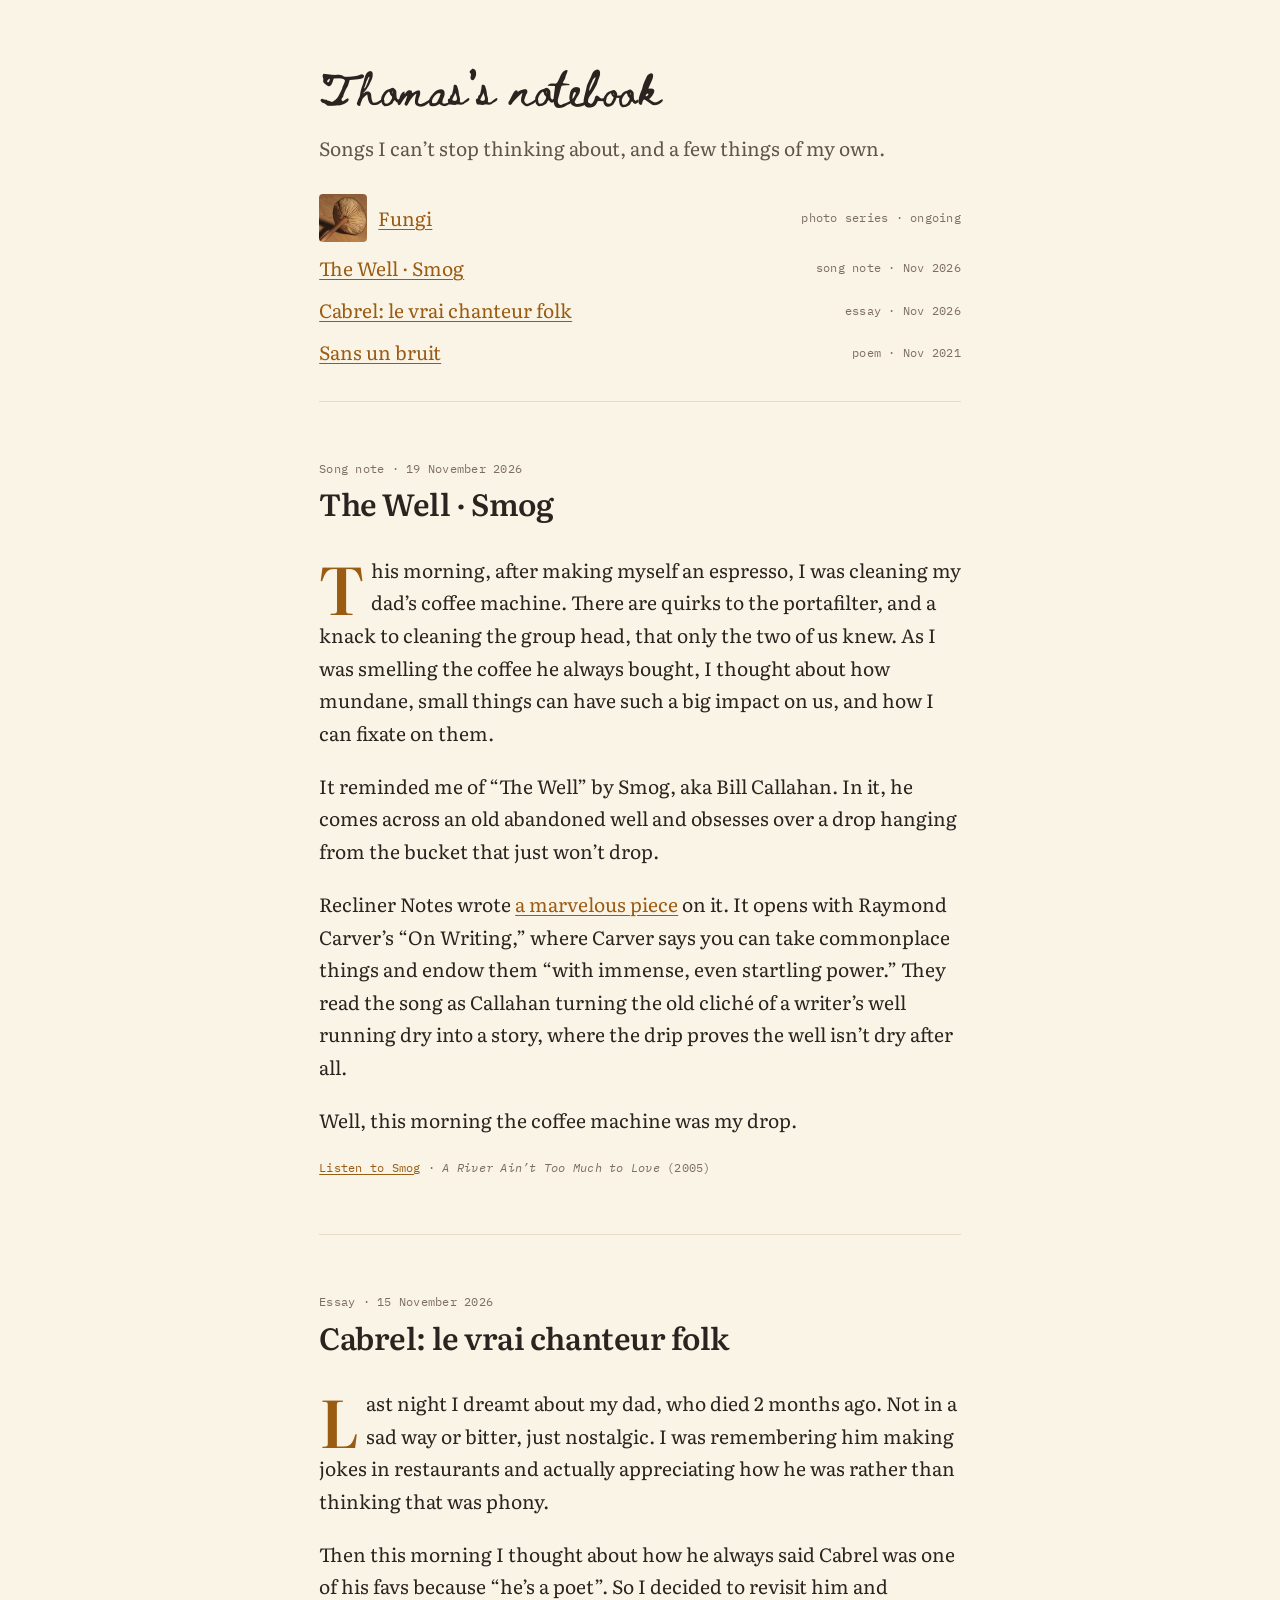
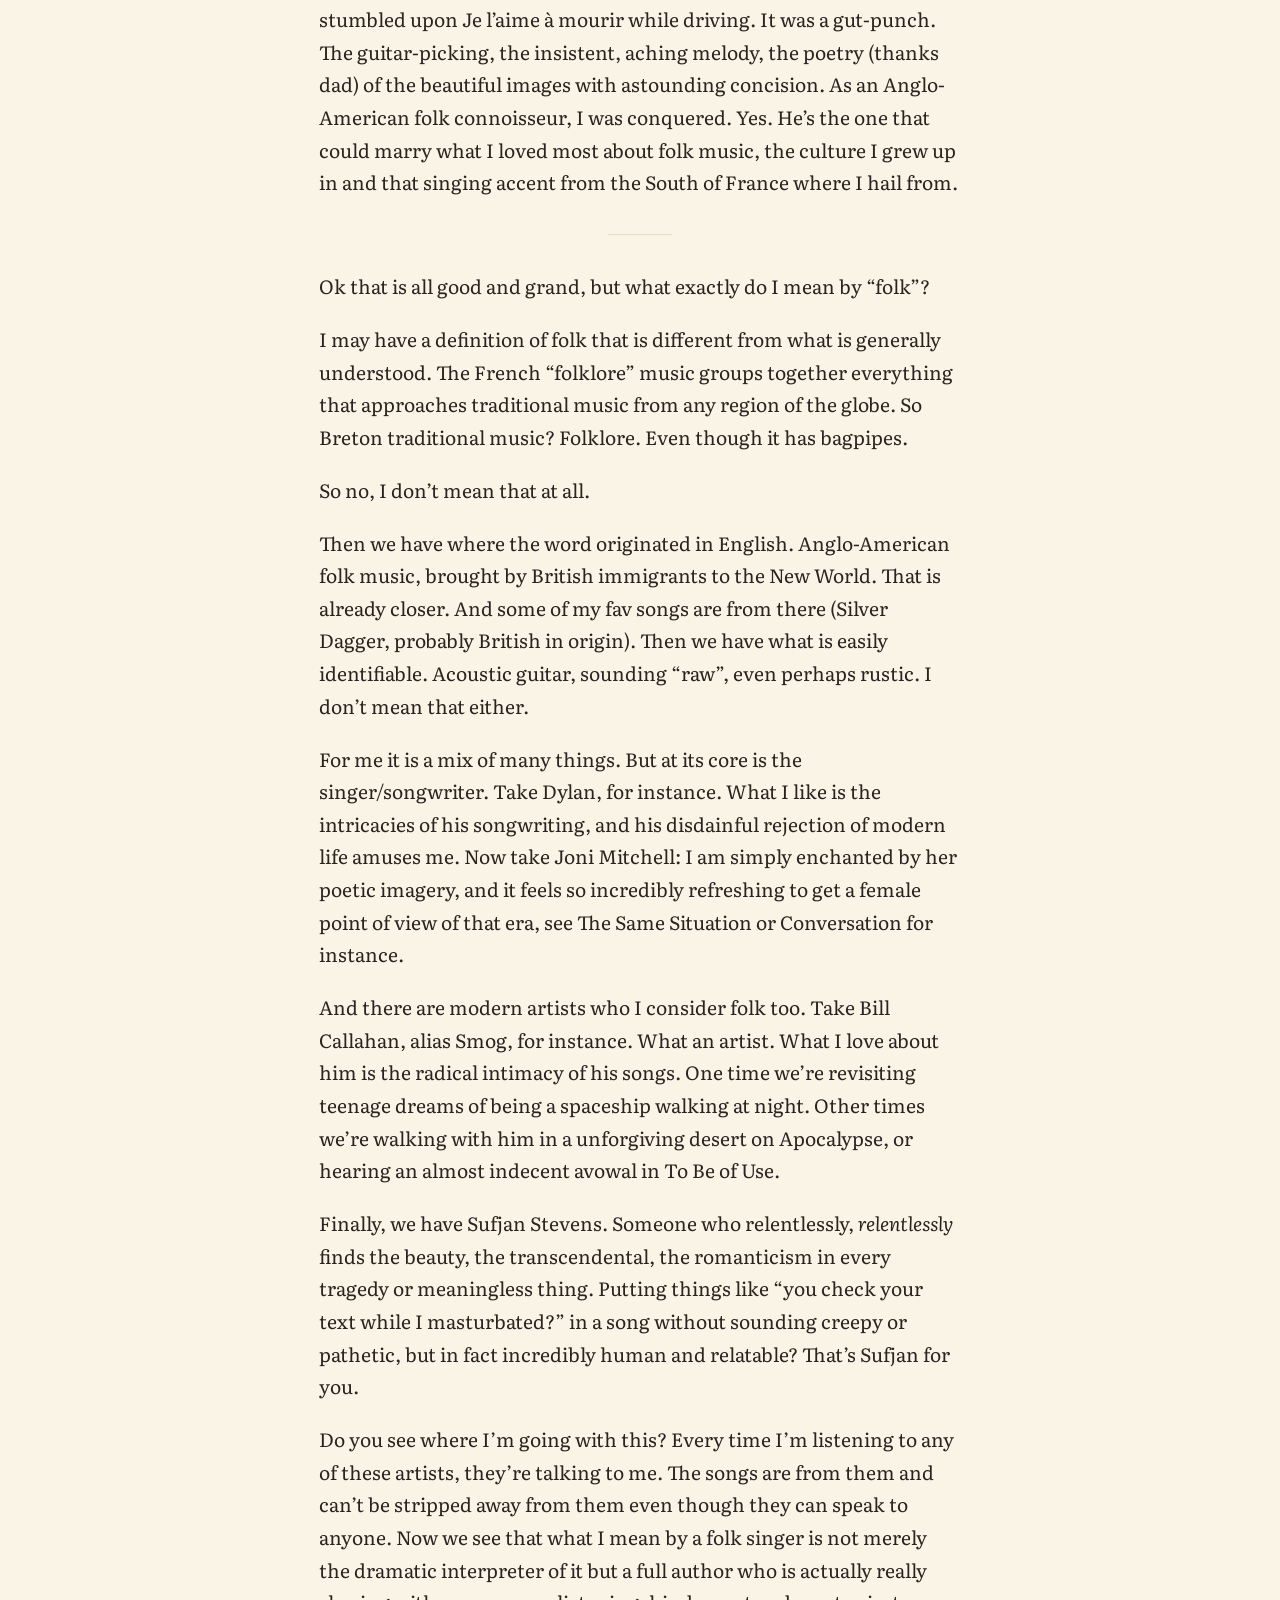
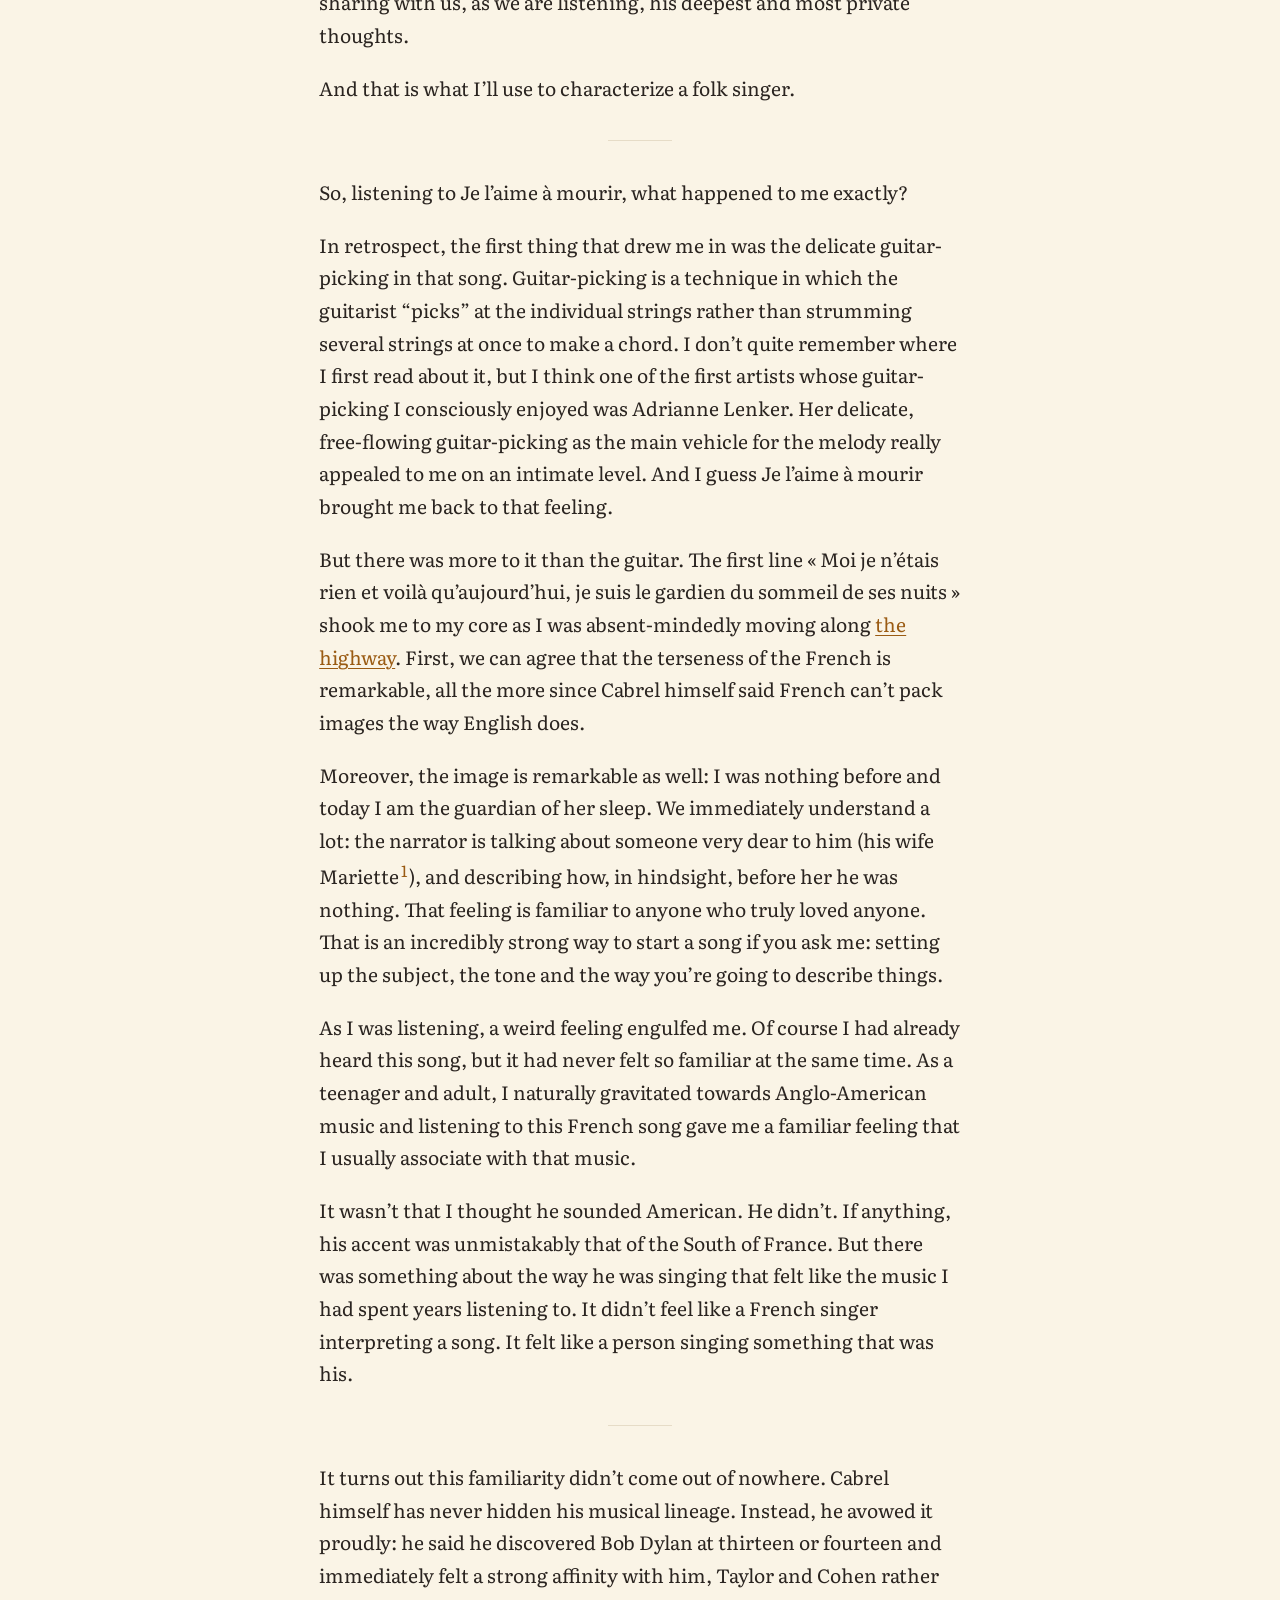
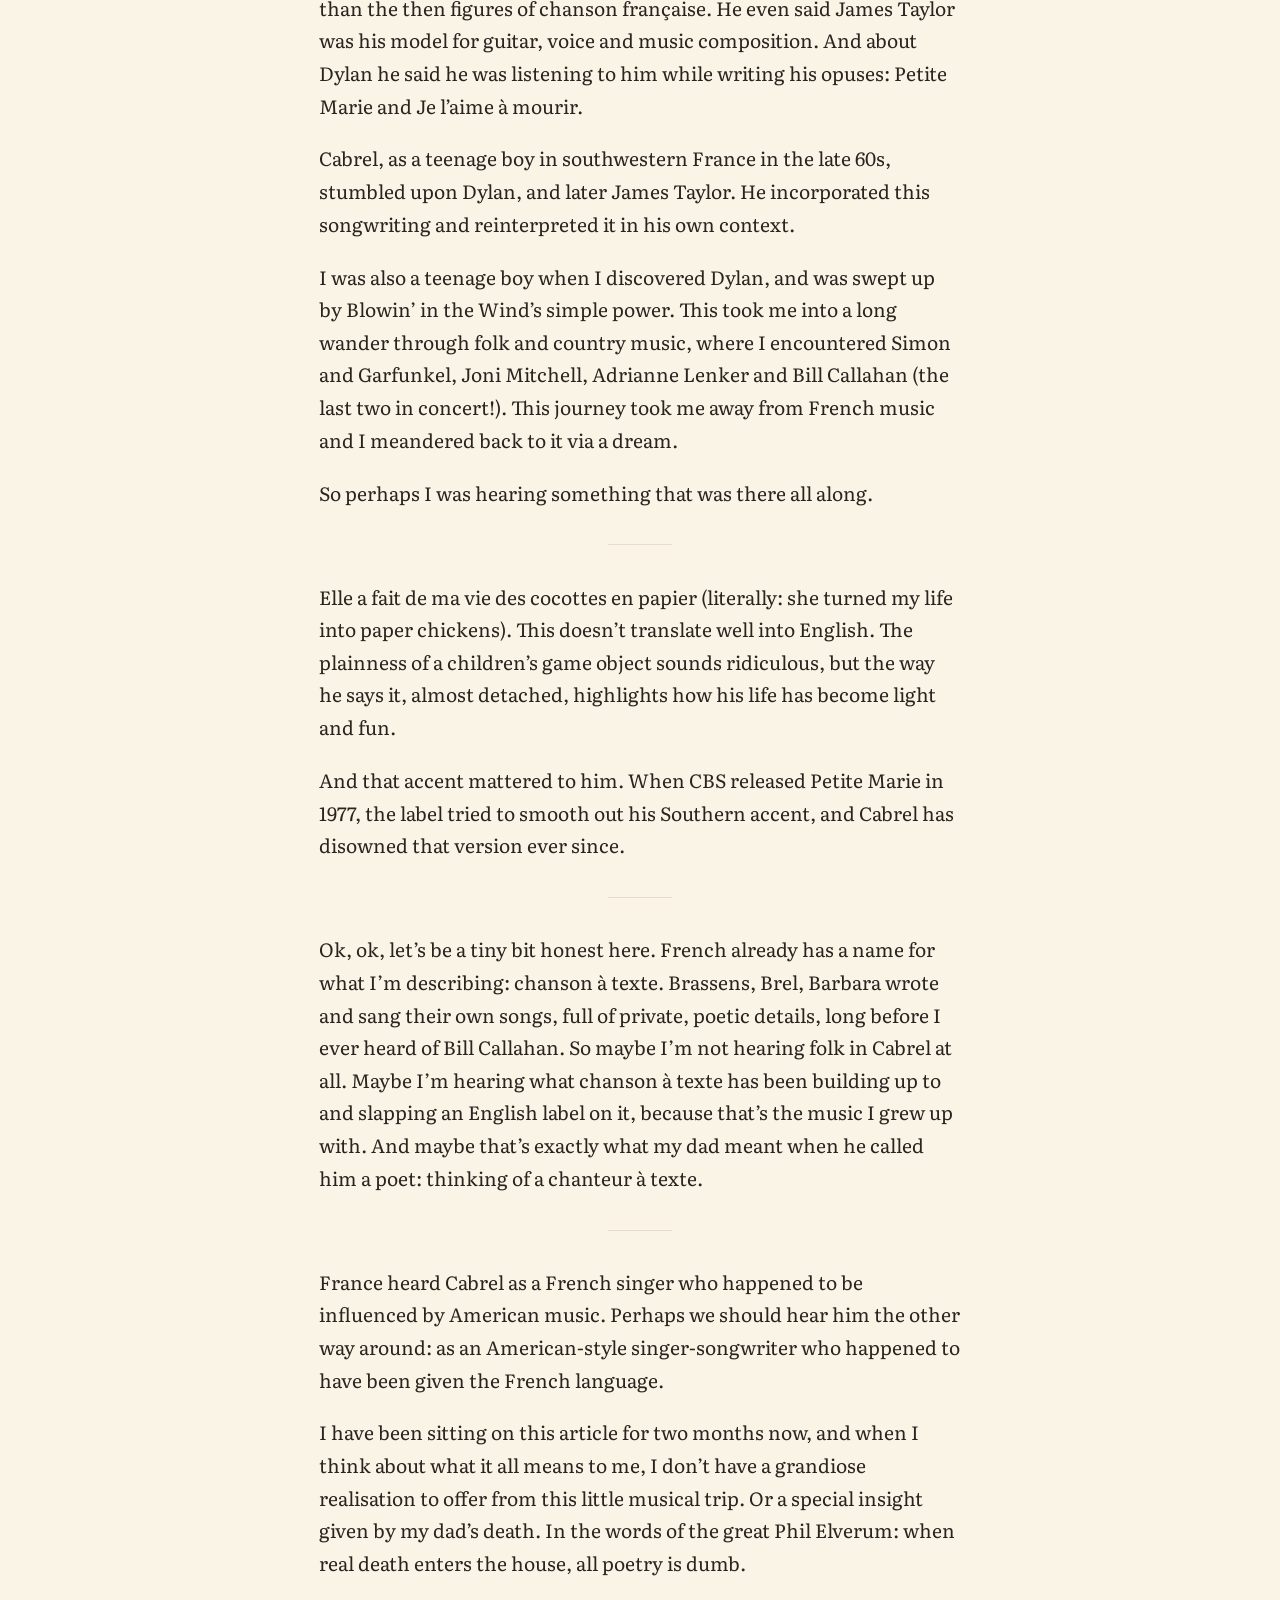
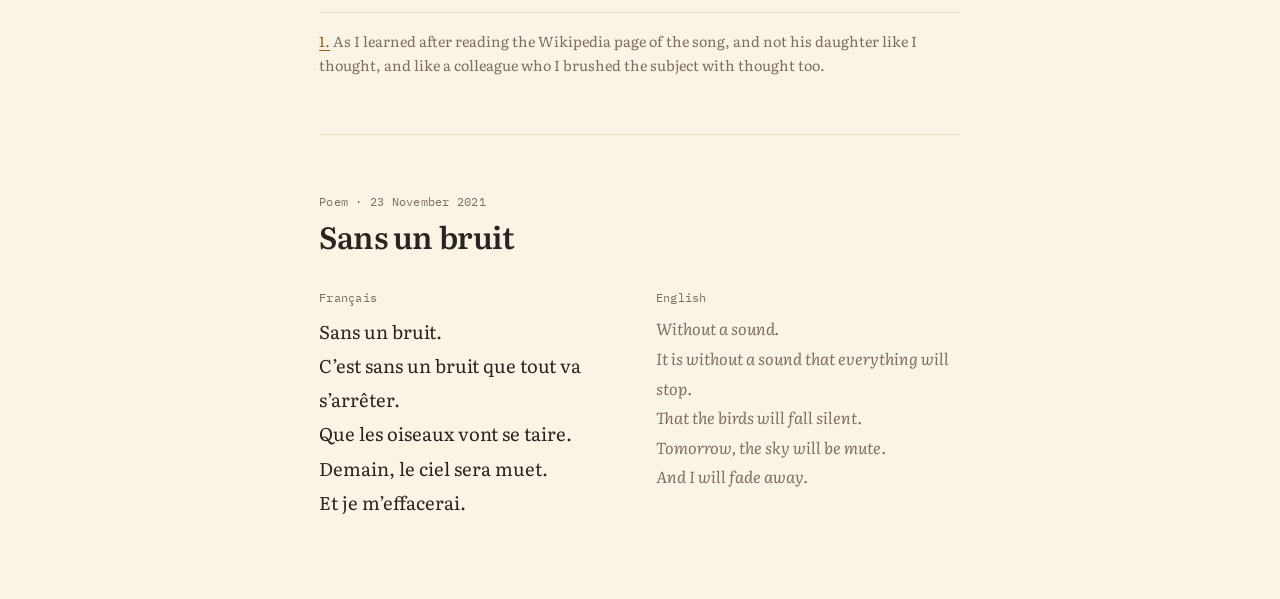
==== index.html @ 288a6ee6 "Add song note: The Well · Smog Co-Authored-By: Claude Opus 5.5 <noreply@anthropic.com> Claude-Sessio" ====
<!DOCTYPE html>
<html lang="en">
<head>
<meta charset="utf-8">
<meta name="viewport" content="width=device-width, initial-scale=1">
<meta name="robots" content="noindex, nofollow">
<title>Thomas’s notebook</title>
<link rel="icon" href="favicon.svg" type="image/svg+xml">
<link rel="preconnect" href="https://fonts.googleapis.com">
<link rel="preconnect" href="https://fonts.gstatic.com" crossorigin>
<link href="https://fonts.googleapis.com/css2?family=Literata:ital,opsz,wght@0,7..72,400;0,7..72,600;1,7..72,400&family=IBM+Plex+Mono:wght@400&family=Beth+Ellen&display=swap" rel="stylesheet">
<link rel="stylesheet" href="style.css?v=12">
</head>
<body>
<main class="wrap">
  <header class="site">
    <h1 class="title">Thomas’s notebook</h1>
    <p>Songs I can’t stop thinking about, and a few things of my own.</p>
    <nav aria-label="Pieces">
      <ol>
        <li><a class="with-thumb" href="fungi/"><img src="images/fungi-thumb.jpg?v=2" width="48" height="48" alt="">Fungi</a> <span class="meta">photo series · ongoing</span></li>
        <li><a href="#the-well">The Well · Smog</a> <span class="meta">song note · Nov 2026</span></li>
        <li><a href="#cabrel">Cabrel: le vrai chanteur folk</a> <span class="meta">essay · Nov 2026</span></li>
        <li><a href="#sans-un-bruit">Sans un bruit</a> <span class="meta">poem · Nov 2021</span></li>
      </ol>
    </nav>
  </header>

  <article id="the-well">
    <header>
      <span class="meta">Song note · 19 November 2026</span>
      <h2>The Well · Smog</h2>
    </header>
    <p>This morning, after making myself an espresso, I was cleaning my dad’s coffee machine. There are quirks to the portafilter, and a knack to cleaning the group head, that only the two of us knew. As I was smelling the coffee he always bought, I thought about how mundane, small things can have such a big impact on us, and how I can fixate on them.</p>
    <p>It reminded me of “The Well” by Smog, aka Bill Callahan. In it, he comes across an old abandoned well and obsesses over a drop hanging from the bucket that just won’t drop.</p>
    <p>Recliner Notes wrote <a href="https://reclinernotes.com/2023/01/22/the-well/">a marvelous piece</a> on it. It opens with Raymond Carver’s “On Writing,” where Carver says you can take commonplace things and endow them “with immense, even startling power.” They read the song as Callahan turning the old cliché of a writer’s well running dry into a story, where the drip proves the well isn’t dry after all.</p>
    <p>Well, this morning the coffee machine was my drop.</p>
    <p class="meta"><a href="https://smog.bandcamp.com/">Listen to Smog</a> · <i>A River Ain’t Too Much to Love</i> (2005)</p>
  </article>

  <article id="cabrel">
    <header>
      <span class="meta">Essay · 15 November 2026</span>
      <h2>Cabrel: le vrai chanteur folk</h2>
    </header>
        <p>Last night I dreamt about my dad, who died 2 months ago. Not in a sad way or bitter, just nostalgic. I was remembering him making jokes in restaurants and actually appreciating how he was rather than thinking that was phony.</p>
        <p>Then this morning I thought about how he always said Cabrel was one of his favs because “he’s a poet”. So I decided to revisit him and stumbled upon Je l’aime à mourir while driving. It was a gut-punch. The guitar-picking, the insistent, aching melody, the poetry (thanks dad) of the beautiful images with astounding concision. As an Anglo-American folk connoisseur, I was conquered. Yes. He’s the one that could marry what I loved most about folk music, the culture I grew up in and that singing accent from the South of France where I hail from.</p>
        <hr class="pause" aria-hidden="true">
        <p>Ok that is all good and grand, but what exactly do I mean by “folk”?</p>
        <p>I may have a definition of folk that is different from what is generally understood. The French “folklore” music groups together everything that approaches traditional music from any region of the globe. So Breton traditional music? Folklore. Even though it has bagpipes.</p>
        <p>So no, I don’t mean that at all.</p>
        <p>Then we have where the word originated in English. Anglo-American folk music, brought by British immigrants to the New World. That is already closer. And some of my fav songs are from there (Silver Dagger, probably British in origin). Then we have what is easily identifiable. Acoustic guitar, sounding “raw”, even perhaps rustic. I don’t mean that either.</p>
        <p>For me it is a mix of many things. But at its core is the singer/songwriter. Take Dylan, for instance. What I like is the intricacies of his songwriting, and his disdainful rejection of modern life amuses me. Now take Joni Mitchell: I am simply enchanted by her poetic imagery, and it feels so incredibly refreshing to get a female point of view of that era, see The Same Situation or Conversation for instance.</p>
        <p>And there are modern artists who I consider folk too. Take Bill Callahan, alias Smog, for instance. What an artist. What I love about him is the radical intimacy of his songs. One time we’re revisiting teenage dreams of being a spaceship walking at night. Other times we’re walking with him in a unforgiving desert on Apocalypse, or hearing an almost indecent avowal in To Be of Use.</p>
        <p>Finally, we have Sufjan Stevens. Someone who relentlessly, <em>relentlessly</em> finds the beauty, the transcendental, the romanticism in every tragedy or meaningless thing. Putting things like “you check your text while I masturbated?” in a song without sounding creepy or pathetic, but in fact incredibly human and relatable? That’s Sufjan for you.</p>
        <p>Do you see where I’m going with this? Every time I’m listening to any of these artists, they’re talking to me. The songs are from them and can’t be stripped away from them even though they can speak to anyone. Now we see that what I mean by a folk singer is not merely the dramatic interpreter of it but a full author who is actually really sharing with us, as we are listening, his deepest and most private thoughts.</p>
        <p>And that is what I’ll use to characterize a folk singer.</p>
        <hr class="pause" aria-hidden="true">
        <p>So, listening to Je l’aime à mourir, what happened to me exactly?</p>
        <p>In retrospect, the first thing that drew me in was the delicate guitar-picking in that song. Guitar-picking is a technique in which the guitarist “picks” at the individual strings rather than strumming several strings at once to make a chord. I don’t quite remember where I first read about it, but I think one of the first artists whose guitar-picking I consciously enjoyed was Adrianne Lenker. Her delicate, free-flowing guitar-picking as the main vehicle for the melody really appealed to me on an intimate level. And I guess Je l’aime à mourir brought me back to that feeling.</p>
        <p>But there was more to it than the guitar. The first line « Moi je n’étais rien et voilà qu’aujourd’hui, je suis le gardien du sommeil de ses nuits » shook me to my core as I was absent-mindedly moving along <a href="https://youtu.be/UofYl3dataU?t=60">the highway</a>. First, we can agree that the terseness of the French is remarkable, all the more since Cabrel himself said French can’t pack images the way English does.</p>
        <p>Moreover, the image is remarkable as well: I was nothing before and today I am the guardian of her sleep. We immediately understand a lot: the narrator is talking about someone very dear to him (his wife Mariette<sup><a href="#note-1" id="ref-1" aria-label="Note 1">1</a></sup>), and describing how, in hindsight, before her he was nothing. That feeling is familiar to anyone who truly loved anyone. That is an incredibly strong way to start a song if you ask me: setting up the subject, the tone and the way you’re going to describe things.</p>
        <p>As I was listening, a weird feeling engulfed me. Of course I had already heard this song, but it had never felt so familiar at the same time. As a teenager and adult, I naturally gravitated towards Anglo-American music and listening to this French song gave me a familiar feeling that I usually associate with that music.</p>
        <p>It wasn’t that I thought he sounded American. He didn’t. If anything, his accent was unmistakably that of the South of France. But there was something about the way he was singing that felt like the music I had spent years listening to. It didn’t feel like a French singer interpreting a song. It felt like a person singing something that was his.</p>
        <hr class="pause" aria-hidden="true">
        <p>It turns out this familiarity didn’t come out of nowhere. Cabrel himself has never hidden his musical lineage. Instead, he avowed it proudly: he said he discovered Bob Dylan at thirteen or fourteen and immediately felt a strong affinity with him, Taylor and Cohen rather than the then figures of chanson française. He even said James Taylor was his model for guitar, voice and music composition. And about Dylan he said he was listening to him while writing his opuses: Petite Marie and Je l’aime à mourir.</p>
        <p>Cabrel, as a teenage boy in southwestern France in the late 60s, stumbled upon Dylan, and later James Taylor. He incorporated this songwriting and reinterpreted it in his own context.</p>
        <p>I was also a teenage boy when I discovered Dylan, and was swept up by Blowin’ in the Wind’s simple power. This took me into a long wander through folk and country music, where I encountered Simon and Garfunkel, Joni Mitchell, Adrianne Lenker and Bill Callahan (the last two in concert!). This journey took me away from French music and I meandered back to it via a dream.</p>
        <p>So perhaps I was hearing something that was there all along.</p>
        <hr class="pause" aria-hidden="true">
        <p>Elle a fait de ma vie des cocottes en papier (literally: she turned my life into paper chickens). This doesn’t translate well into English. The plainness of a children’s game object sounds ridiculous, but the way he says it, almost detached, highlights how his life has become light and fun.</p>
        <p>And that accent mattered to him. When CBS released Petite Marie in 1977, the label tried to smooth out his Southern accent, and Cabrel has disowned that version ever since.</p>
        <hr class="pause" aria-hidden="true">
        <p>Ok, ok, let’s be a tiny bit honest here. French already has a name for what I’m describing: chanson à texte. Brassens, Brel, Barbara wrote and sang their own songs, full of private, poetic details, long before I ever heard of Bill Callahan. So maybe I’m not hearing folk in Cabrel at all. Maybe I’m hearing what chanson à texte has been building up to and slapping an English label on it, because that’s the music I grew up with. And maybe that’s exactly what my dad meant when he called him a poet: thinking of a chanteur à texte.</p>
        <hr class="pause" aria-hidden="true">
        <p>France heard Cabrel as a French singer who happened to be influenced by American music. Perhaps we should hear him the other way around: as an American-style singer-songwriter who happened to have been given the French language.</p>
        <p>I have been sitting on this article for two months now, and when I think about what it all means to me, I don’t have a grandiose realisation to offer from this little musical trip. Or a special insight given by my dad’s death. In the words of the great Phil Elverum: when real death enters the house, all poetry is dumb.</p>
    <div class="notes">
      <p id="note-1"><a href="#ref-1" aria-label="Back to text">1.</a> As I learned after reading the Wikipedia page of the song, and not his daughter like I thought, and like a colleague who I brushed the subject with thought too.</p>
    </div>
  </article>

  <article id="sans-un-bruit">
    <header>
      <span class="meta">Poem · 23 November 2021</span>
      <h2>Sans un bruit</h2>
    </header>
    <div class="poem">
      <figure lang="fr" style="margin:0">
        <figcaption class="meta">Français</figcaption>
        <p class="stanza">Sans un bruit.
C’est sans un bruit que tout va s’arrêter.
Que les oiseaux vont se taire.
Demain, le ciel sera muet.
Et je m’effacerai.</p>
      </figure>
      <figure lang="en" style="margin:0">
        <figcaption class="meta">English</figcaption>
        <p class="stanza translation">Without a sound.
It is without a sound that everything will stop.
That the birds will fall silent.
Tomorrow, the sky will be mute.
And I will fade away.</p>
      </figure>
    </div>
  </article>
</main>
</body>
</html>
---- style.css ----
:root {
  /* layout: one narrow reading column, a quiet index at the top, pieces newest first */
  /* palette: Ocre (warm ivory paper, ochre-brown links) */
  --paper: #faf4e6;
  --ink: #2a2420;
  --muted: #7d6f5f;
  --rule: #e6dcc7;
  --accent: #9a5b13;
  --font-title: "Beth Ellen", "Literata", cursive;
  --font-body: "Literata", Georgia, "Times New Roman", serif;
  --font-meta: "IBM Plex Mono", ui-monospace, Menlo, monospace;
  color-scheme: light;
}
@media (prefers-color-scheme: dark) {
  :root:not([data-theme="light"]) {
    --paper: #1b1714; --ink: #ece3d3; --muted: #a8998a; --rule: #3a322b; --accent: #e0a85a;
    color-scheme: dark;
  }
}
:root[data-theme="dark"] {
  --paper: #1b1714; --ink: #ece3d3; --muted: #a8998a; --rule: #3a322b; --accent: #e0a85a;
  color-scheme: dark;
}
* { box-sizing: border-box; }
html { -webkit-text-size-adjust: 100%; }
body {
  margin: 0; background: var(--paper); color: var(--ink);
  font-family: var(--font-body); font-size: 1.075rem; line-height: 1.7;
}
.wrap { max-width: 35.5em; margin: 0 auto; padding: 3.5rem 1.25rem 5rem; }
/* wider frame for photo pages: images don't have a line-length limit */
.wrap.wide { max-width: min(120rem, calc(118vh + 7.5rem)); padding-left: clamp(1.25rem, 3vw, 3rem); padding-right: clamp(1.25rem, 3vw, 3rem); }
@media (min-width: 1024px) { body { font-size: 1.2rem; } .photos { gap: 1.5rem; } }
@media (min-width: 1600px) { body { font-size: 1.28rem; } }
.site { display: grid; gap: .35rem; padding-bottom: 2rem; border-bottom: 1px solid var(--rule); }
.site h1 { font-size: 1.6rem; font-weight: 600; margin: 0; letter-spacing: -.01em; }
.site h1.title { font-family: var(--font-title); font-weight: 400; font-size: clamp(1.5rem, 6vw, 2.1rem); line-height: 1.9; letter-spacing: 0; margin: 0 0 .4rem; }
.site p { margin: 0; color: color-mix(in srgb, var(--ink) 35%, var(--muted)); }
.meta { font-family: var(--font-meta); font-size: .78rem; letter-spacing: .02em; color: var(--muted); }
nav ol { list-style: none; margin: 1.5rem 0 0; padding: 0; display: grid; gap: .6rem; }
nav li { display: flex; flex-wrap: wrap; align-items: center; justify-content: space-between; gap: .25rem 1rem; }
a { color: var(--accent); text-underline-offset: .18em; text-decoration-thickness: 1px; }
a:focus-visible { outline: 2px solid var(--accent); outline-offset: 2px; border-radius: 2px; }
article { padding-top: 3.5rem; }
article + article { margin-top: 3.5rem; border-top: 1px solid var(--rule); }
article header { display: grid; gap: .4rem; margin-bottom: 2rem; }
article h2 { font-size: 1.9rem; line-height: 1.2; font-weight: 600; margin: 0; text-wrap: balance; letter-spacing: -.015em; }
article p { margin: 0 0 1.05em; }
.back { font-family: var(--font-meta); font-size: .8rem; }
.entry + .entry { margin-top: 3rem; padding-top: 2.5rem; border-top: 1px solid var(--rule); }
.entry h3 { font-family: var(--font-meta); font-weight: 400; font-size: .8rem; color: var(--muted); margin: 0 0 1rem; }
/* drop cap: first paragraph of an essay only (poems start with a .poem div, so they're skipped) */
article > header + p::first-letter { float: left; font-size: 3.4em; line-height: .85; font-weight: 600; padding: .08em .1em 0 0; color: var(--accent); }
hr.pause { border: 0; width: 4rem; height: 1px; background: var(--rule); margin: 2.2rem auto; }
.notes { margin-top: 2rem; padding-top: 1rem; border-top: 1px solid var(--rule); font-size: .9rem; color: var(--muted); }
.notes p { margin: 0; }
sup a { text-decoration: none; padding: 0 .1em; }
.poem { display: grid; grid-template-columns: 1fr; gap: 2rem; }
.poem .stanza { white-space: pre-line; margin: 0; font-size: 1.15rem; line-height: 1.85; }
.poem .translation { color: var(--muted); font-style: italic; font-size: 1rem; }
.poem figcaption { margin-bottom: .4rem; }
@media (min-width: 640px) { .poem { grid-template-columns: 1fr 1fr; } }
.photos { display: grid; grid-template-columns: 1fr; gap: 1rem; margin: 0; }
.photos img { display: block; width: 100%; height: auto; border-radius: 3px; }
.photos figcaption { grid-column: 1 / -1; color: var(--muted); }
@media (min-width: 640px) { .photos { grid-template-columns: 1fr 1fr; } }
@media (prefers-reduced-motion: reduce) { * { scroll-behavior: auto !important; } }
html { scroll-behavior: smooth; }

.visually-hidden { position: absolute; width: 1px; height: 1px; overflow: hidden; clip: rect(0 0 0 0); white-space: nowrap; }

/* photo viewer */
.photos img { cursor: zoom-in; }
.photos img:focus-visible { outline: 2px solid var(--accent); outline-offset: 3px; }
dialog.lightbox { width: 100vw; height: 100vh; max-width: none; max-height: none; margin: 0; padding: 0; border: 0; background: #0b0d0e; color: #e3e7e5; }
dialog.lightbox::backdrop { background: #0b0d0e; }
.lb-stage { width: 100%; height: 100%; overflow: auto; display: grid; place-items: center; }
.lb-img.fit { max-width: 100vw; max-height: 100vh; width: auto; height: auto; cursor: zoom-in; }
.lb-img.full { max-width: none; max-height: none; cursor: zoom-out; }
.lb-btn { position: fixed; background: rgba(0,0,0,.45); color: #fff; border: 0; border-radius: 999px; width: 2.75rem; height: 2.75rem; font-size: 1.6rem; line-height: 1; cursor: pointer; }
.lb-btn:focus-visible { outline: 2px solid #93abff; outline-offset: 2px; }
.lb-close { top: 1rem; right: 1rem; }
.lb-prev { left: 1rem; top: 50%; transform: translateY(-50%); }
.lb-next { right: 1rem; top: 50%; transform: translateY(-50%); }
.lb-hint { position: fixed; bottom: 1rem; left: 50%; transform: translateX(-50%); margin: 0; font-family: var(--font-meta); font-size: .75rem; color: #b8c1c7; background: rgba(0,0,0,.45); padding: .3rem .7rem; border-radius: 999px; pointer-events: none; }

/* small photo next to a link in the index */
.with-thumb { display: inline-flex; align-items: center; gap: .7rem; }
.with-thumb img { width: 3rem; height: 3rem; object-fit: cover; border-radius: 4px; flex: none; }

/* short quote under a page title */
.epigraph { margin: .3rem 0 0; font-style: italic; color: var(--muted); }
.epigraph .meta { font-style: normal; white-space: nowrap; margin-left: .3em; }
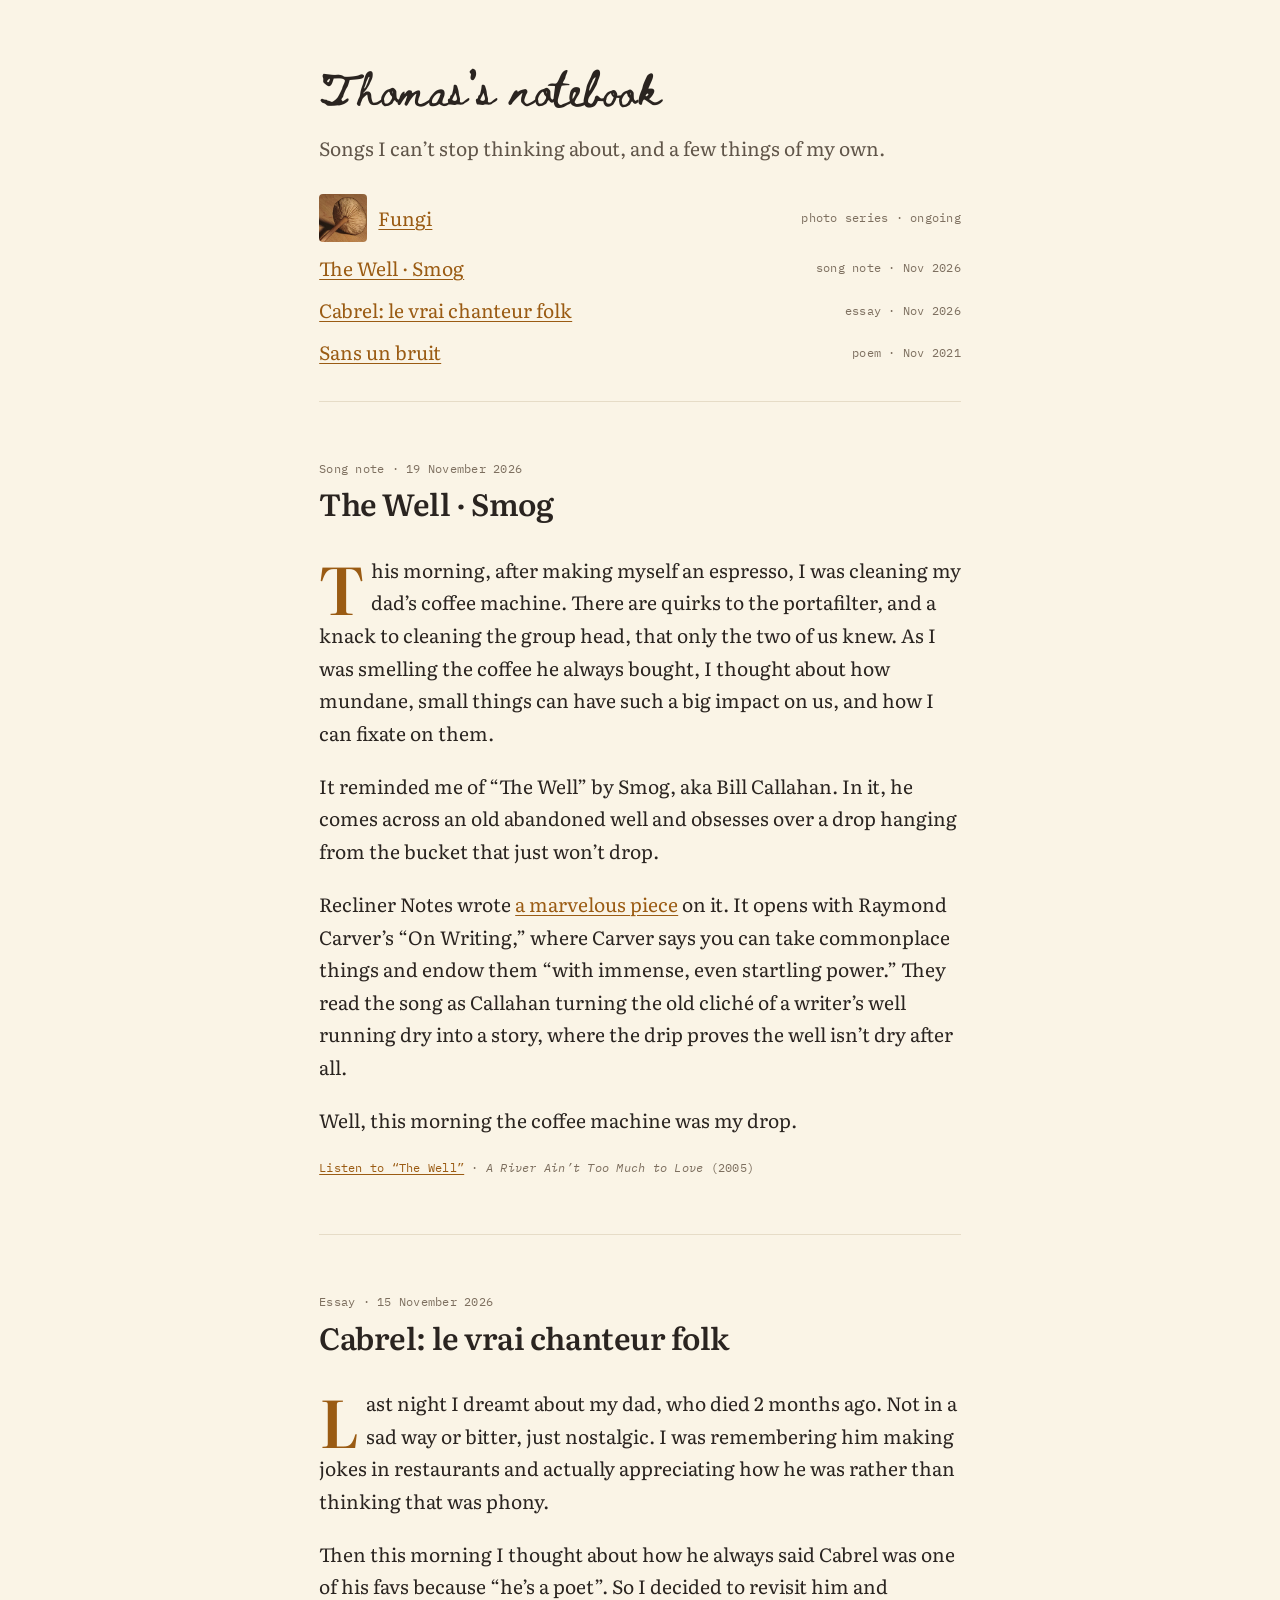
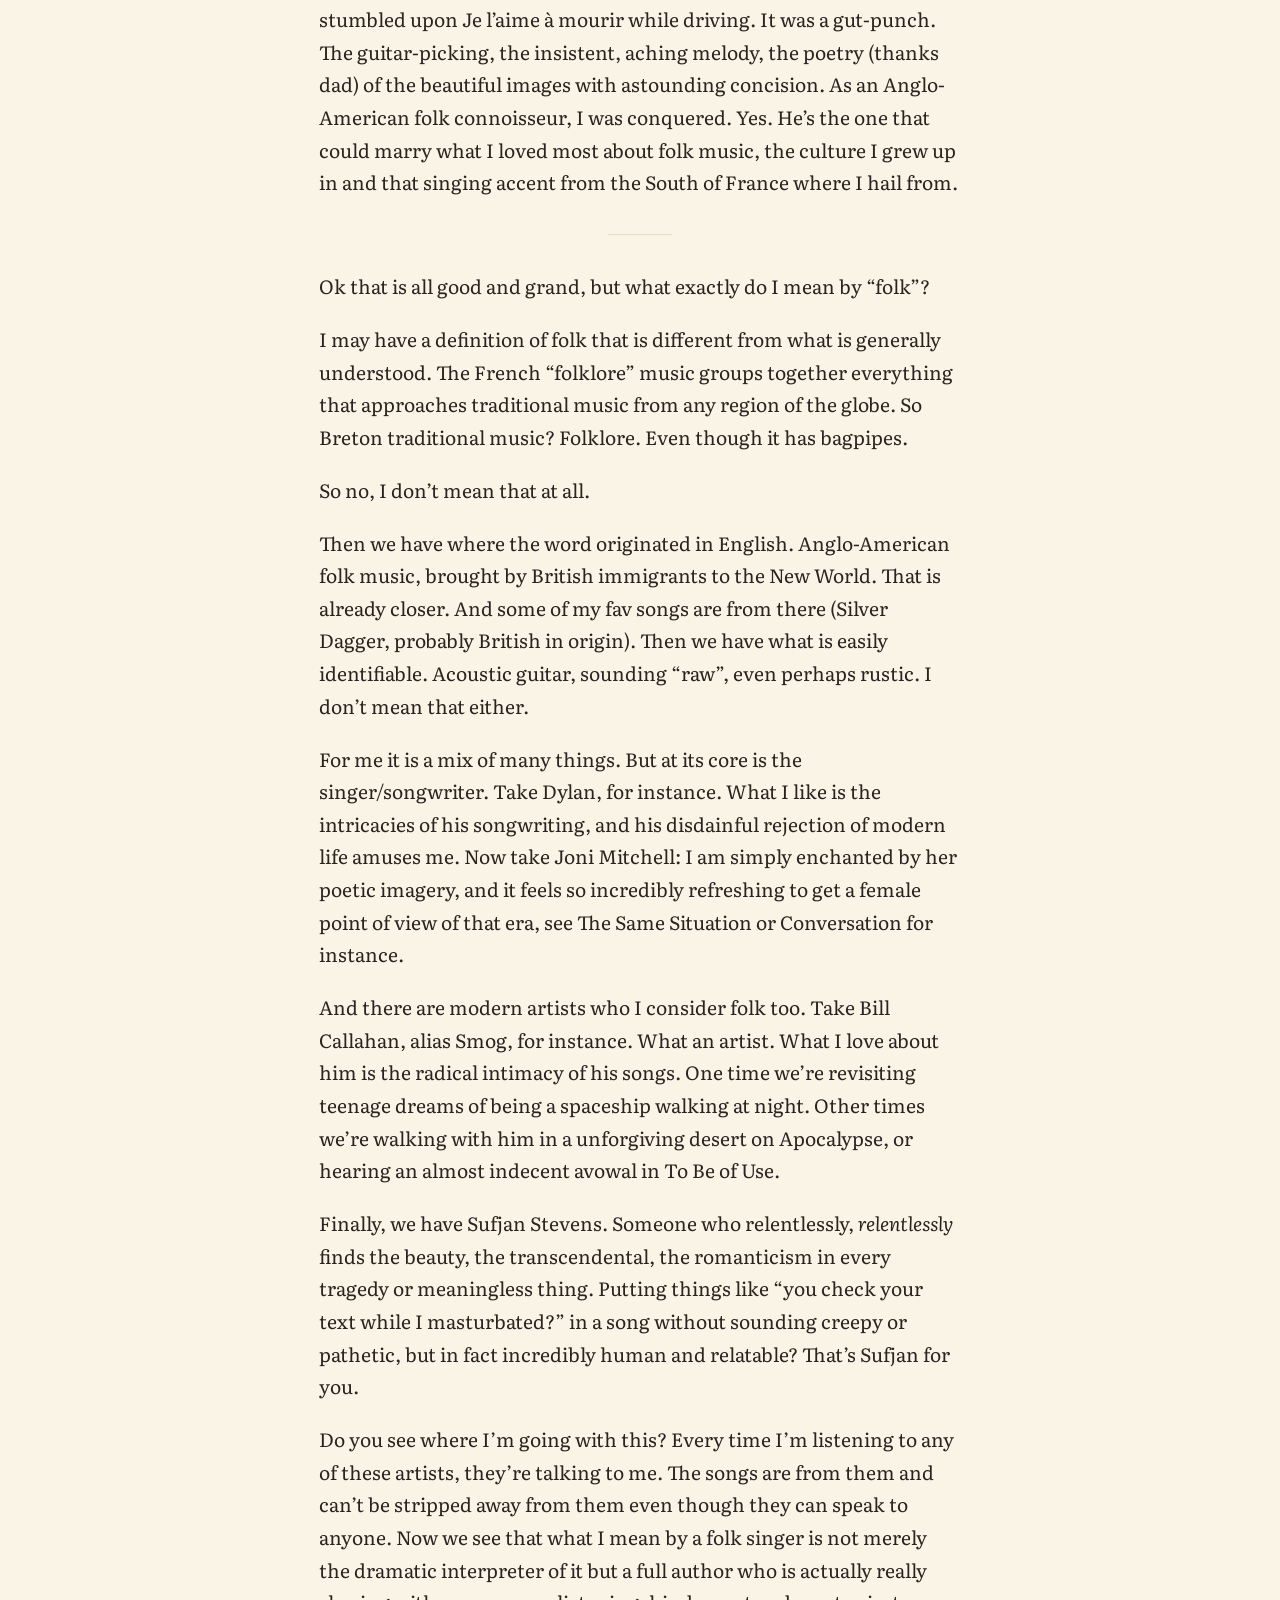
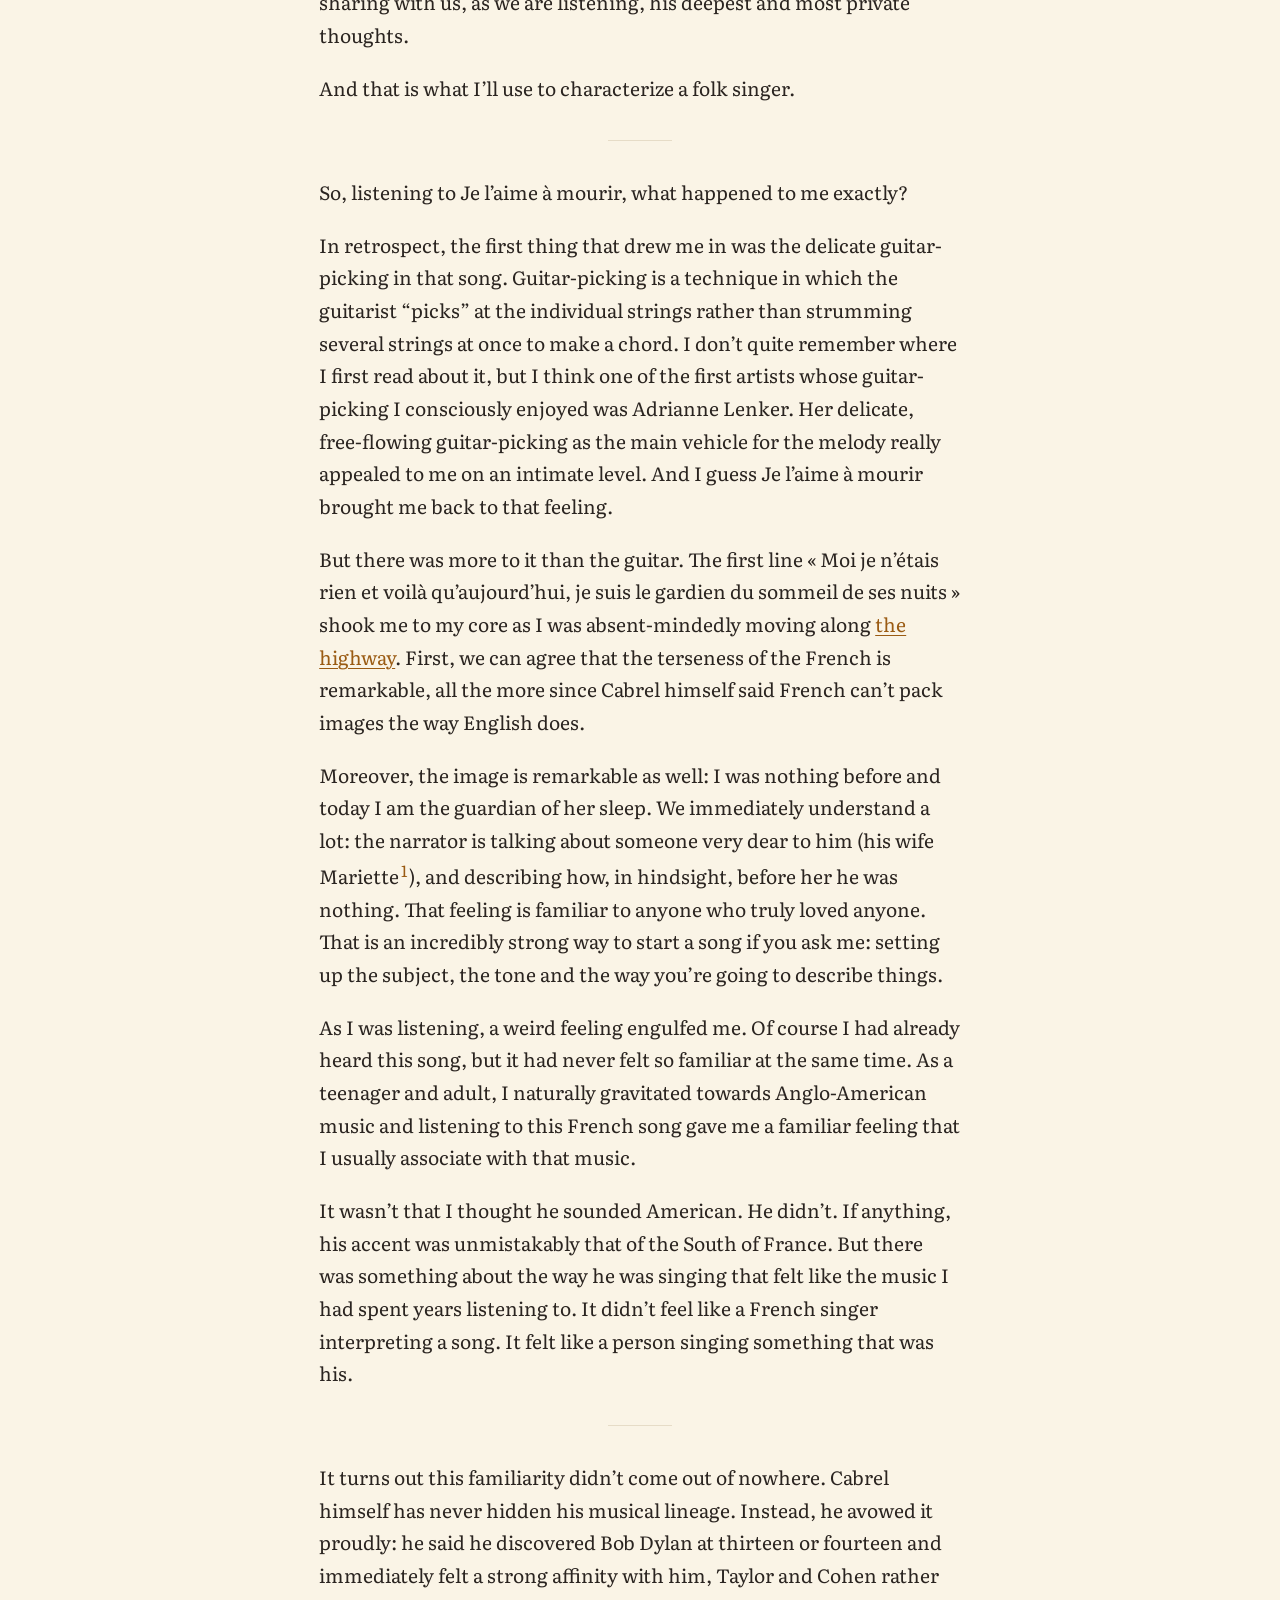
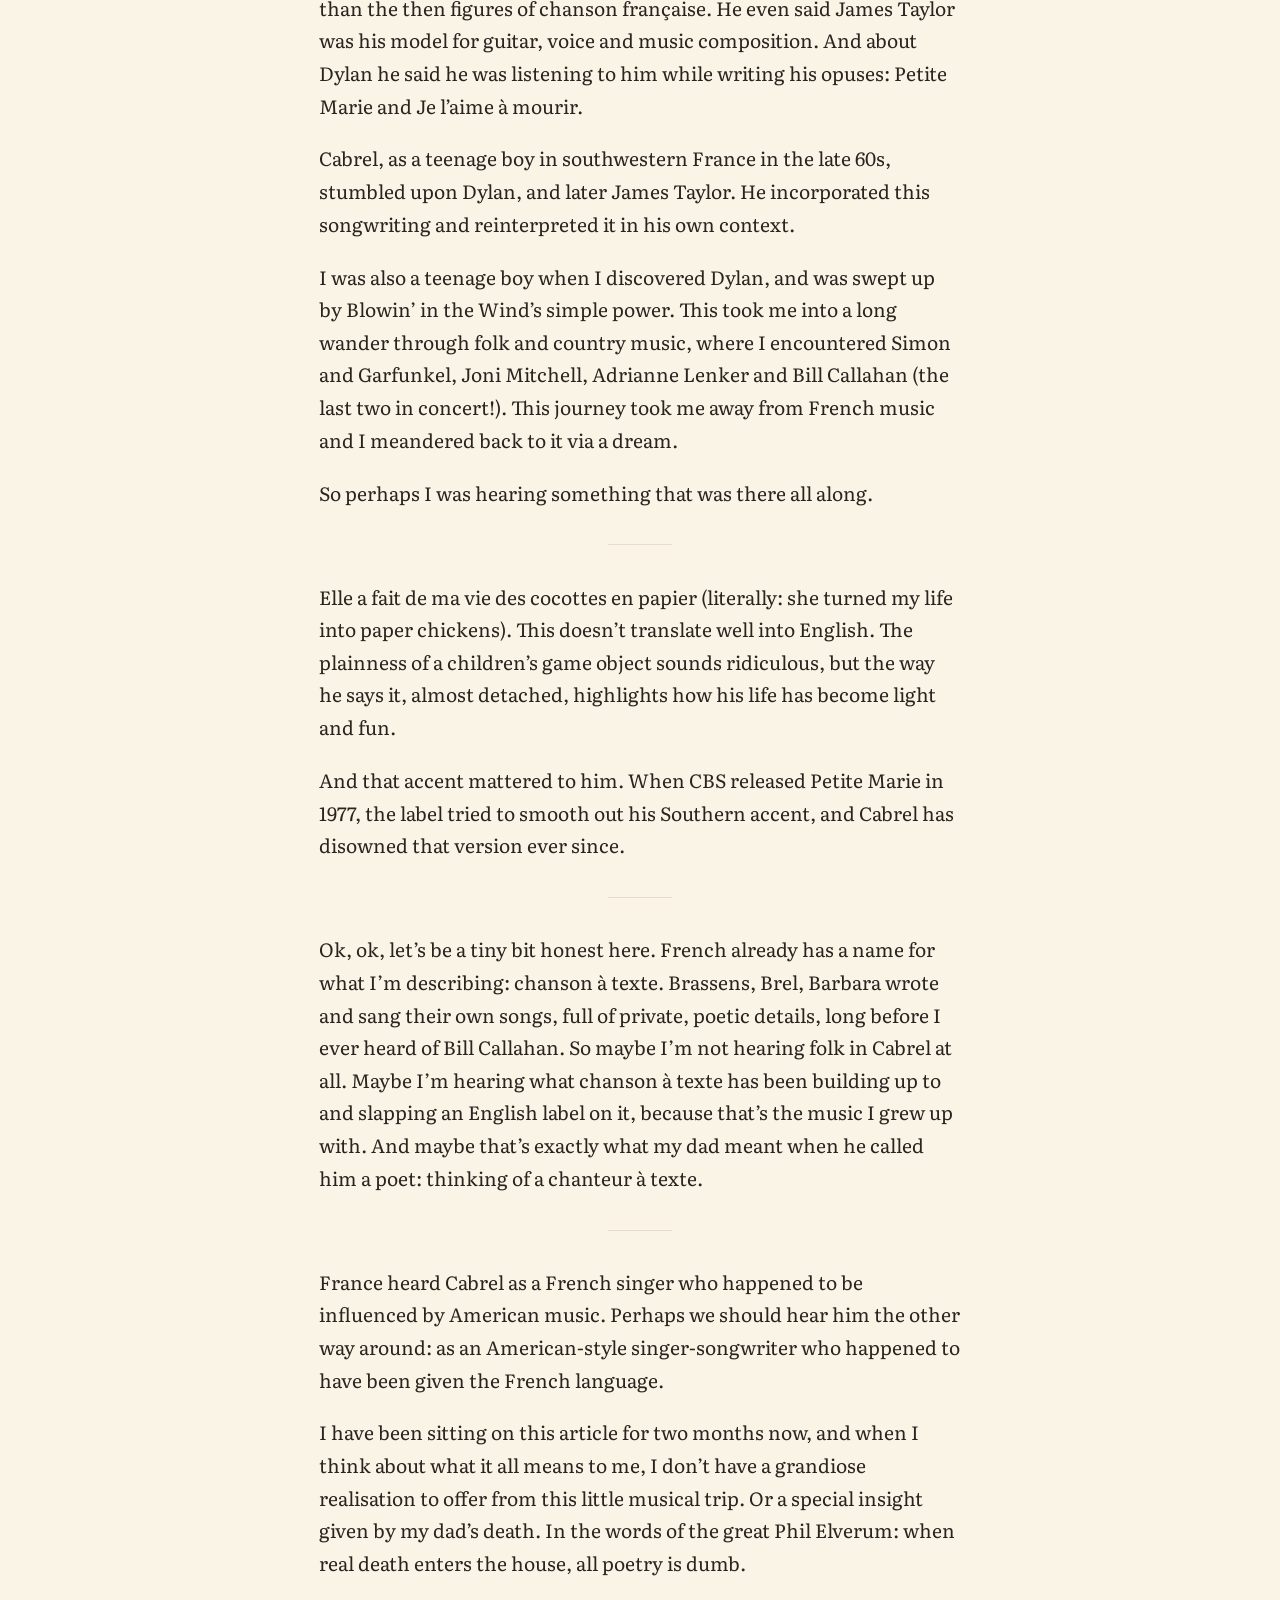
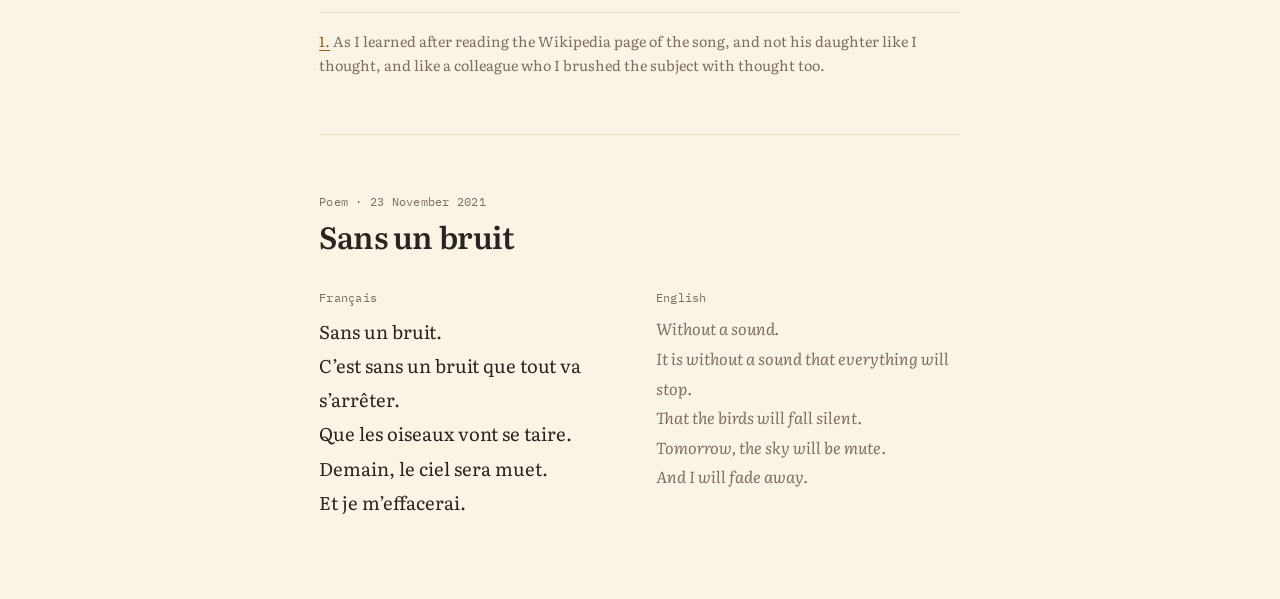
==== commit 0115775c: "Link song note to The Well on YouTube Co-Authored-By: Claude Opus 5.5 <noreply@anthropic.com> Claude" ====
--- a/index.html
+++ b/index.html
@@ -35,7 +35,7 @@
     <p>It reminded me of “The Well” by Smog, aka Bill Callahan. In it, he comes across an old abandoned well and obsesses over a drop hanging from the bucket that just won’t drop.</p>
     <p>Recliner Notes wrote <a href="https://reclinernotes.com/2023/01/22/the-well/">a marvelous piece</a> on it. It opens with Raymond Carver’s “On Writing,” where Carver says you can take commonplace things and endow them “with immense, even startling power.” They read the song as Callahan turning the old cliché of a writer’s well running dry into a story, where the drip proves the well isn’t dry after all.</p>
     <p>Well, this morning the coffee machine was my drop.</p>
-    <p class="meta"><a href="https://smog.bandcamp.com/">Listen to Smog</a> · <i>A River Ain’t Too Much to Love</i> (2005)</p>
+    <p class="meta"><a href="https://www.youtube.com/watch?v=clw_E53vFGk">Listen to “The Well”</a> · <i>A River Ain’t Too Much to Love</i> (2005)</p>
   </article>
 
   <article id="cabrel">
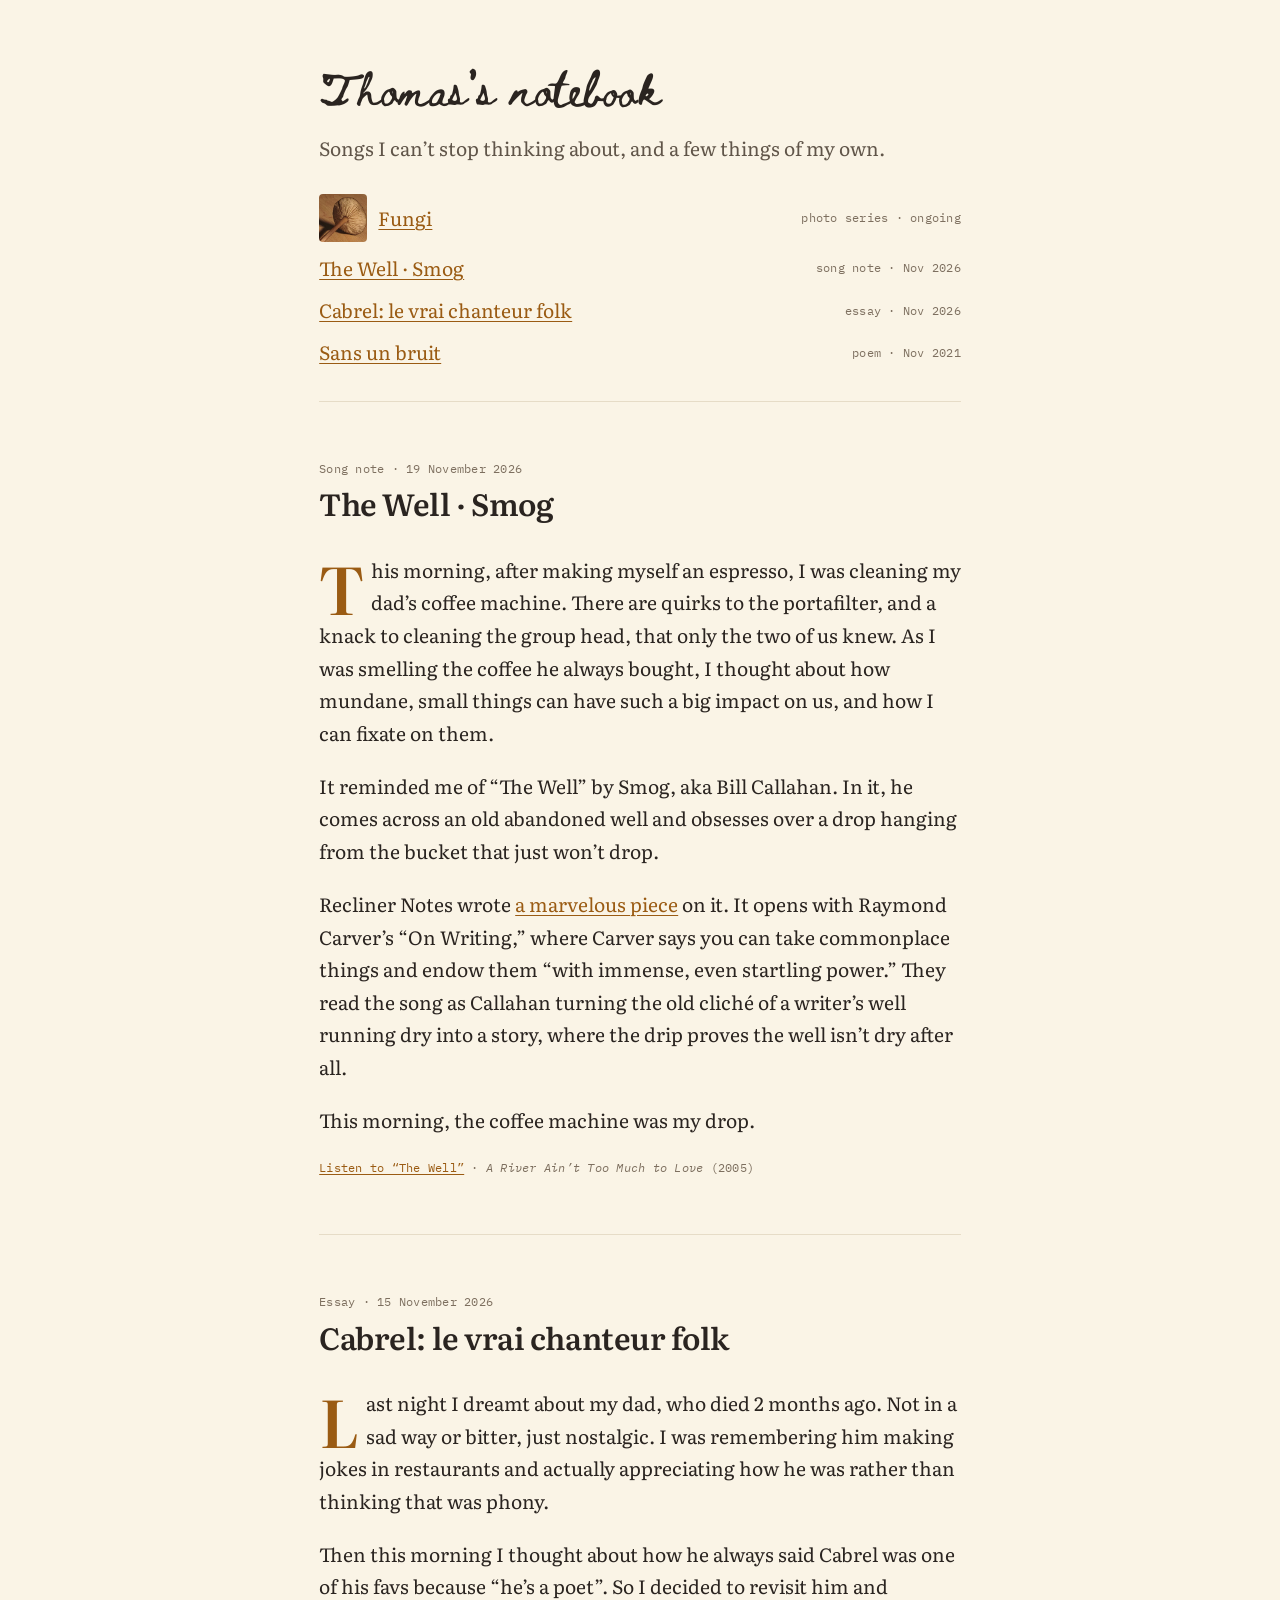
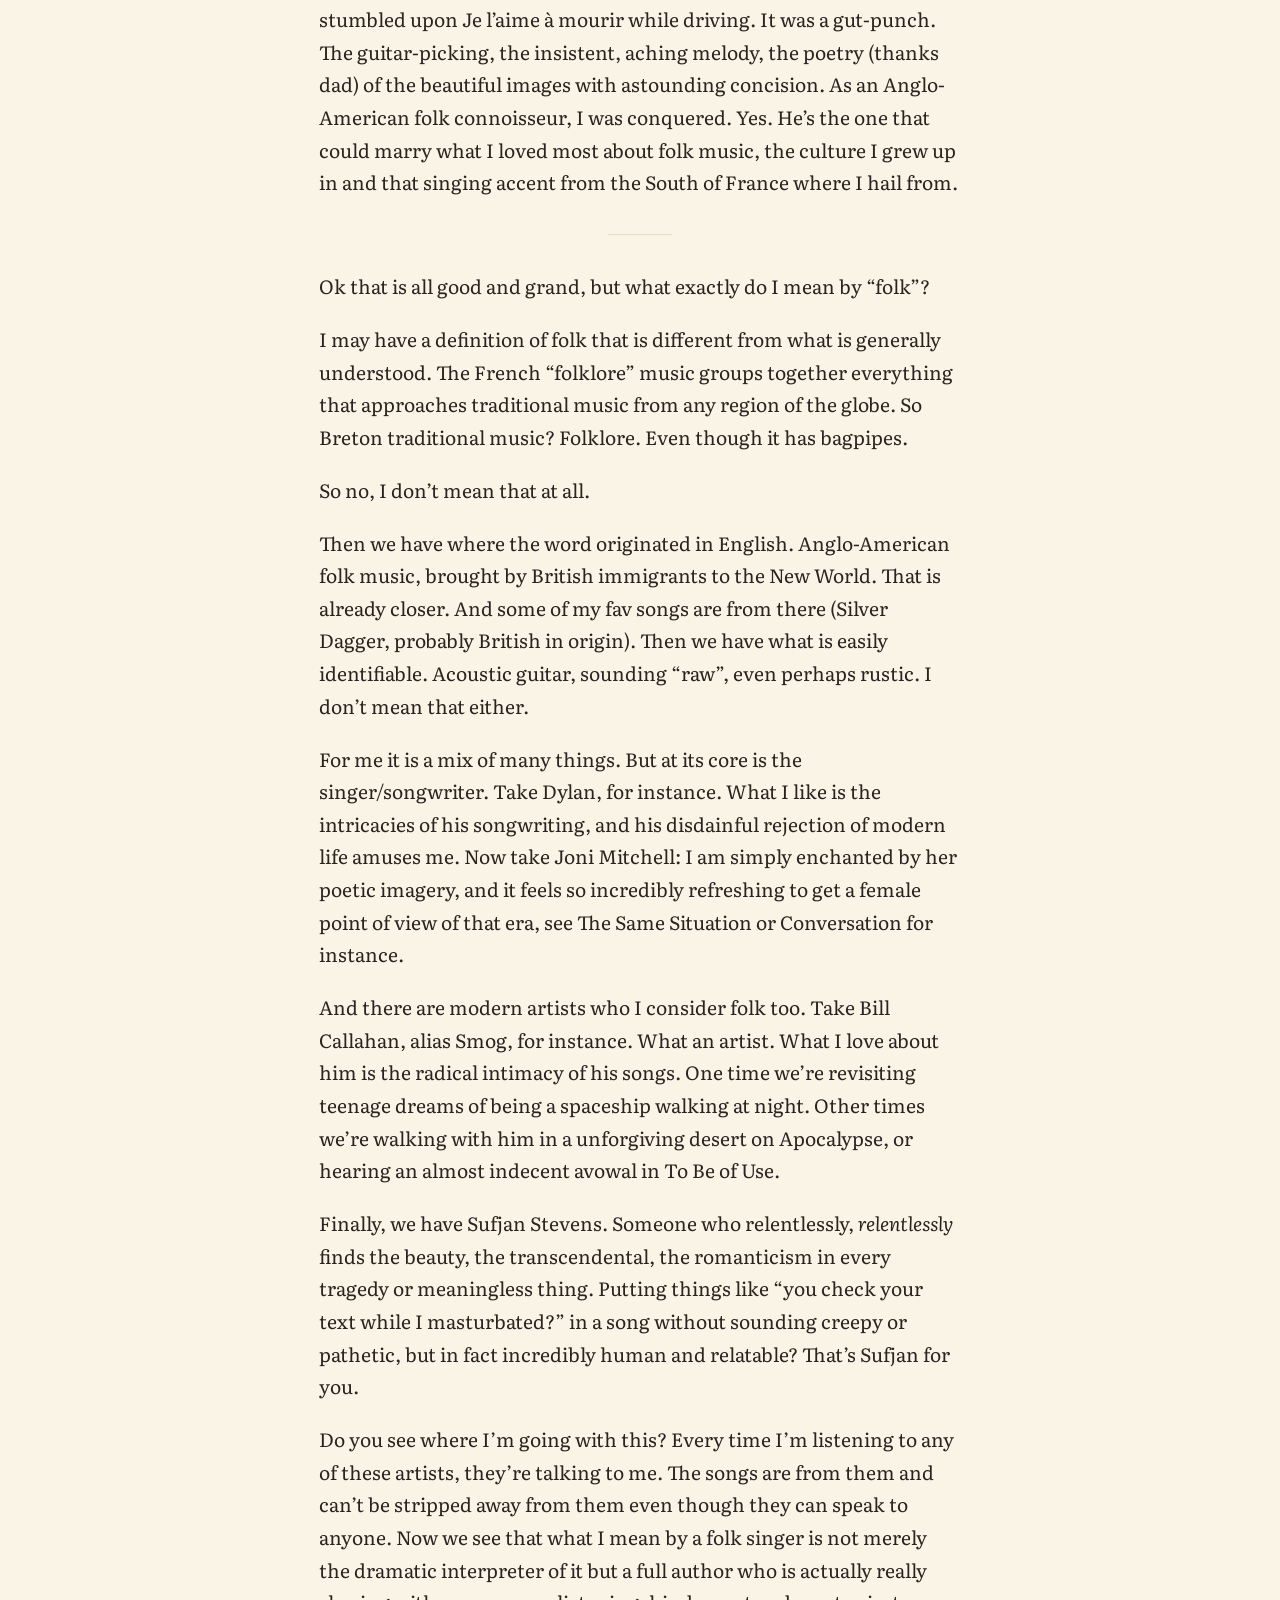
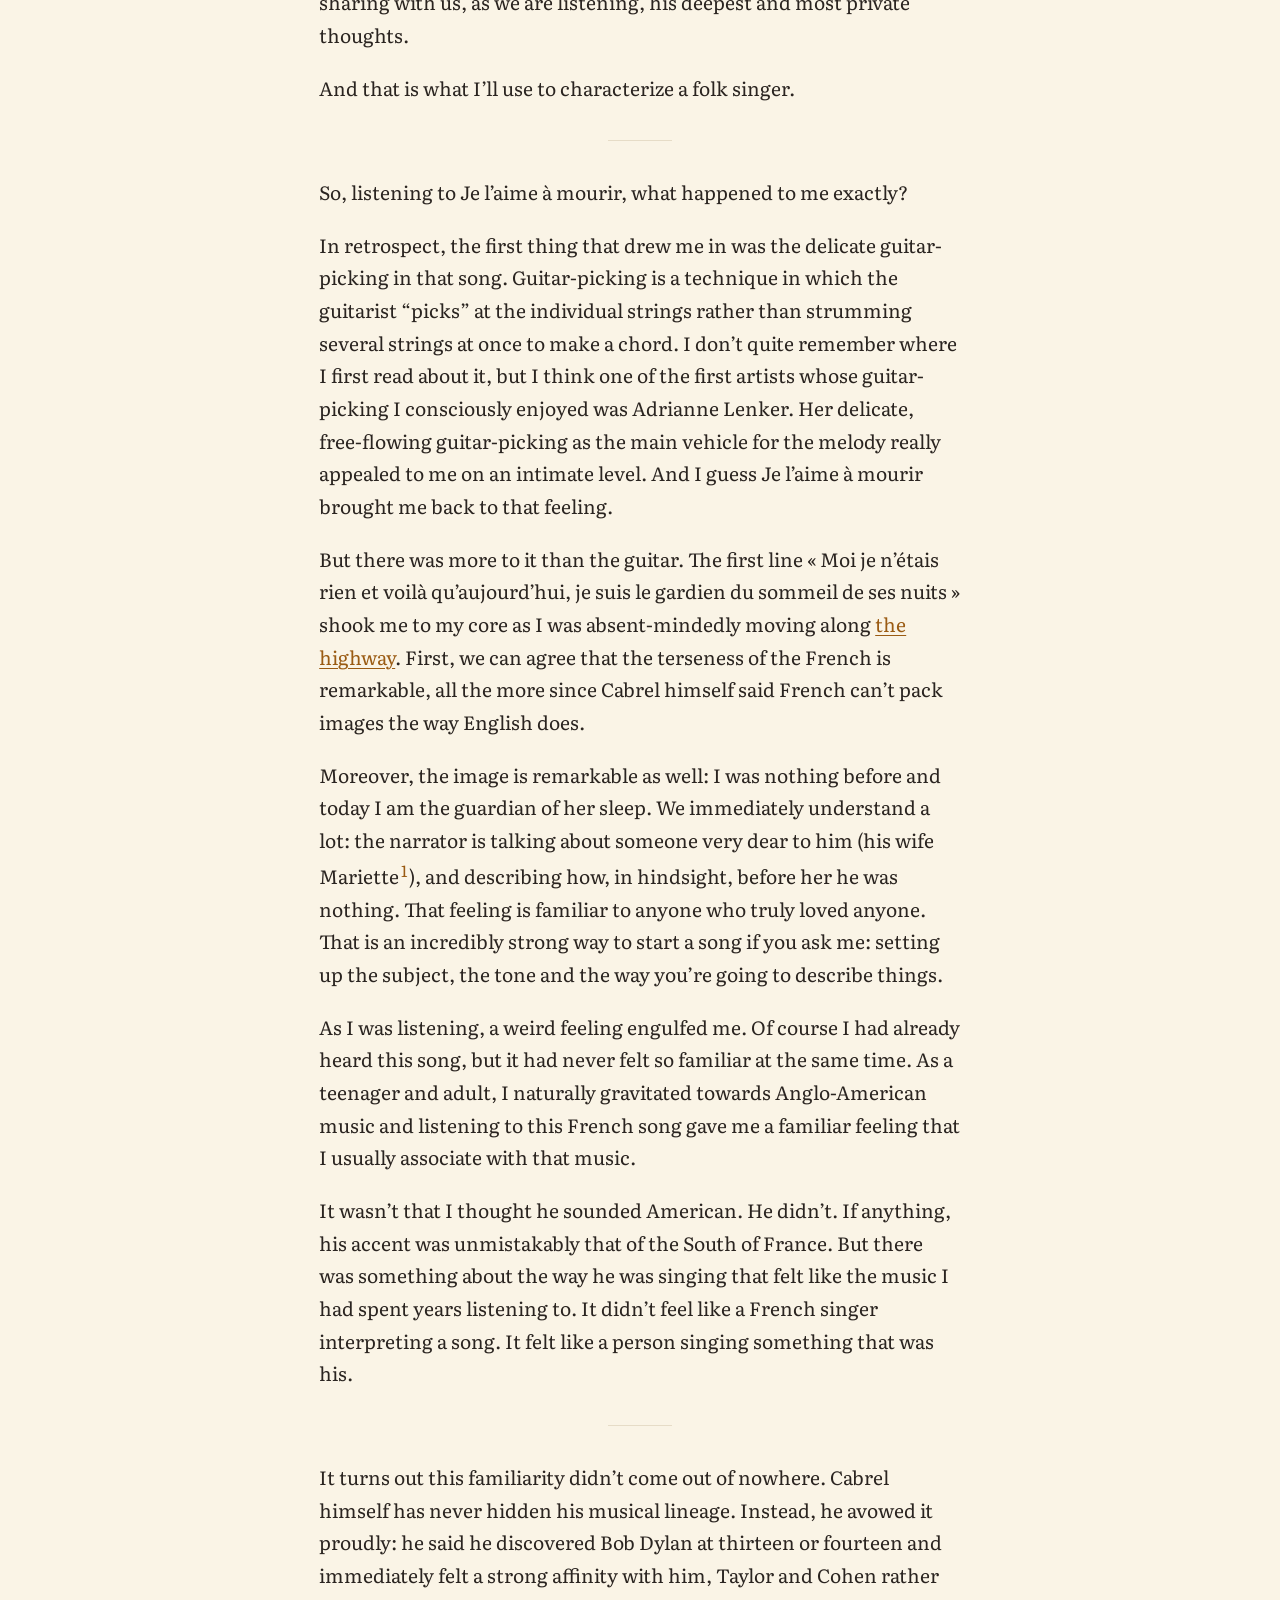
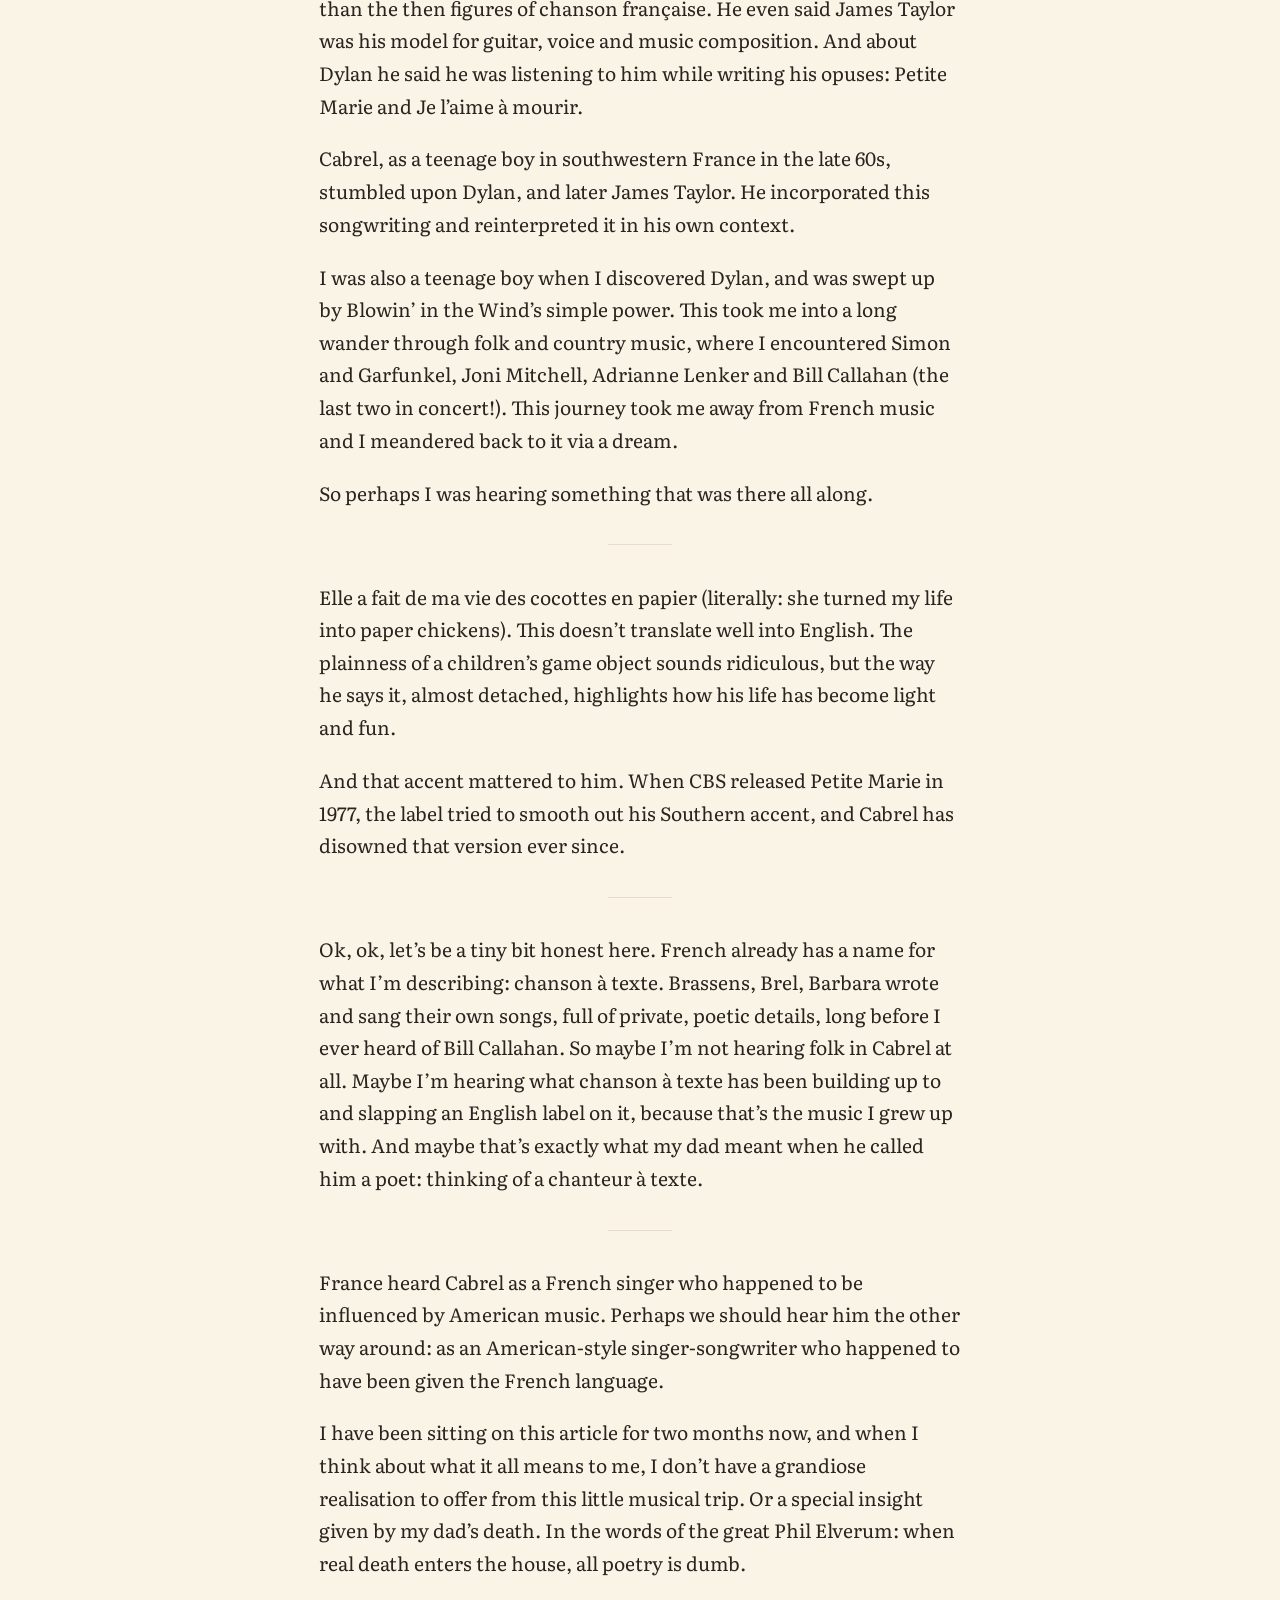
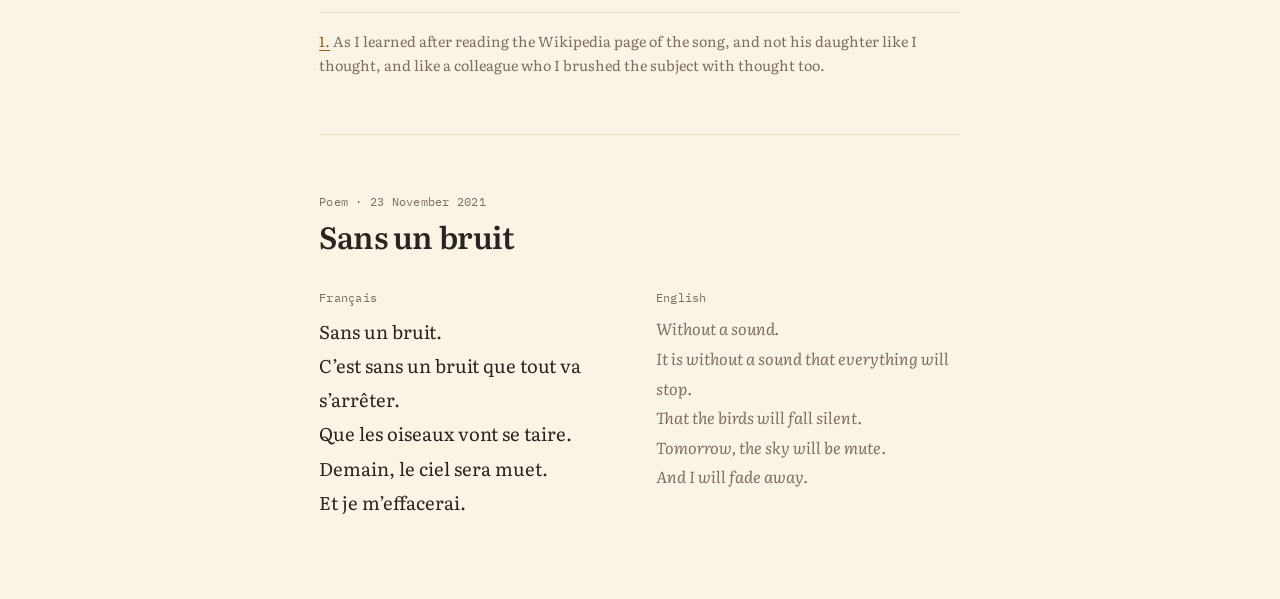
==== commit 6789bd3a: "Song note: drop the accidental pun in the last line Co-Authored-By: Claude Opus 5.5 <noreply@anthrop" ====
--- a/index.html
+++ b/index.html
@@ -5,6 +5,17 @@
 <meta name="viewport" content="width=device-width, initial-scale=1">
 <meta name="robots" content="noindex, nofollow">
 <title>Thomas’s notebook</title>
+<meta name="description" content="Songs I can’t stop thinking about, and a few things of my own.">
+<meta property="og:type" content="website">
+<meta property="og:site_name" content="Thomas’s notebook">
+<meta property="og:title" content="Thomas’s notebook">
+<meta property="og:description" content="Songs I can’t stop thinking about, and a few things of my own.">
+<meta property="og:url" content="https://thomas-notebook.github.io/">
+<meta property="og:image" content="https://thomas-notebook.github.io/images/og.jpg">
+<meta property="og:image:width" content="1200">
+<meta property="og:image:height" content="630">
+<meta name="twitter:card" content="summary_large_image">
+<meta name="theme-color" content="#9a5b13">
 <link rel="icon" href="favicon.svg" type="image/svg+xml">
 <link rel="preconnect" href="https://fonts.googleapis.com">
 <link rel="preconnect" href="https://fonts.gstatic.com" crossorigin>
@@ -34,7 +45,7 @@
     <p>This morning, after making myself an espresso, I was cleaning my dad’s coffee machine. There are quirks to the portafilter, and a knack to cleaning the group head, that only the two of us knew. As I was smelling the coffee he always bought, I thought about how mundane, small things can have such a big impact on us, and how I can fixate on them.</p>
     <p>It reminded me of “The Well” by Smog, aka Bill Callahan. In it, he comes across an old abandoned well and obsesses over a drop hanging from the bucket that just won’t drop.</p>
     <p>Recliner Notes wrote <a href="https://reclinernotes.com/2023/01/22/the-well/">a marvelous piece</a> on it. It opens with Raymond Carver’s “On Writing,” where Carver says you can take commonplace things and endow them “with immense, even startling power.” They read the song as Callahan turning the old cliché of a writer’s well running dry into a story, where the drip proves the well isn’t dry after all.</p>
-    <p>Well, this morning the coffee machine was my drop.</p>
+    <p>This morning, the coffee machine was my drop.</p>
     <p class="meta"><a href="https://www.youtube.com/watch?v=clw_E53vFGk">Listen to “The Well”</a> · <i>A River Ain’t Too Much to Love</i> (2005)</p>
   </article>
 
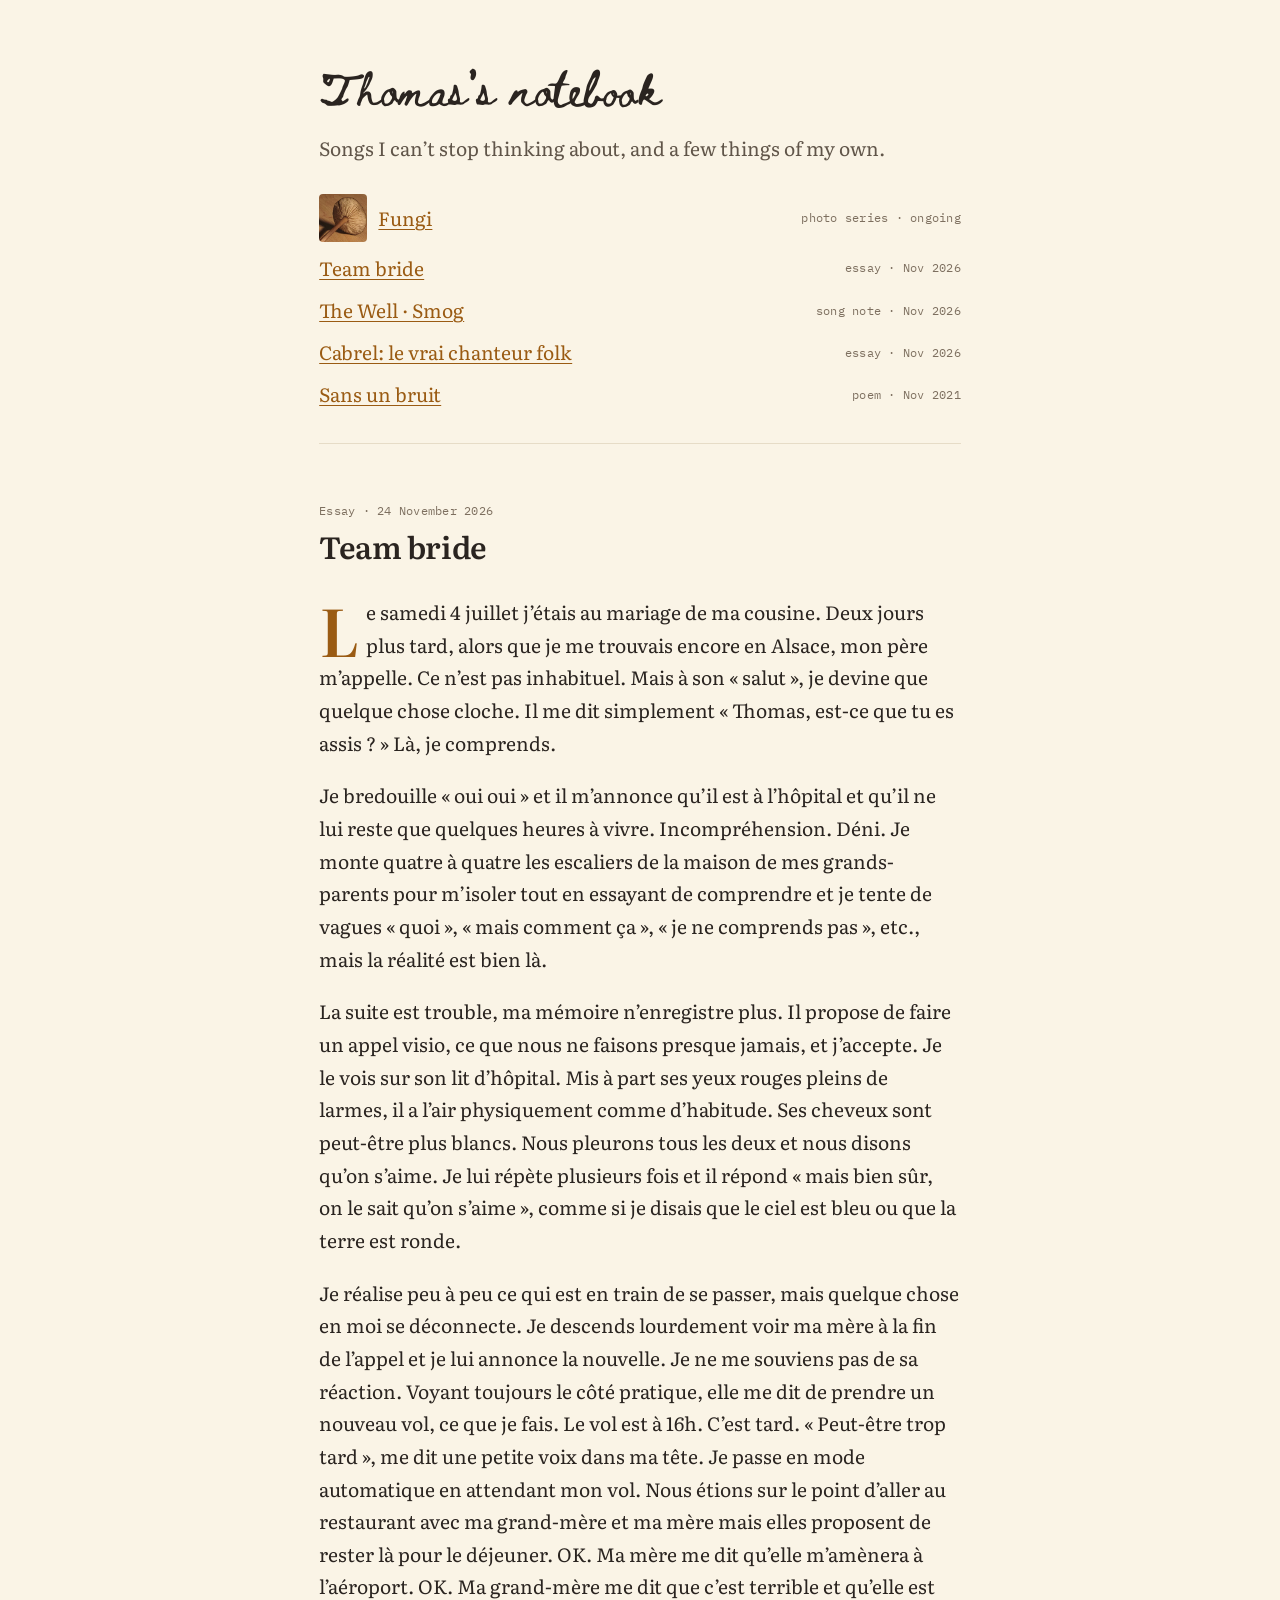
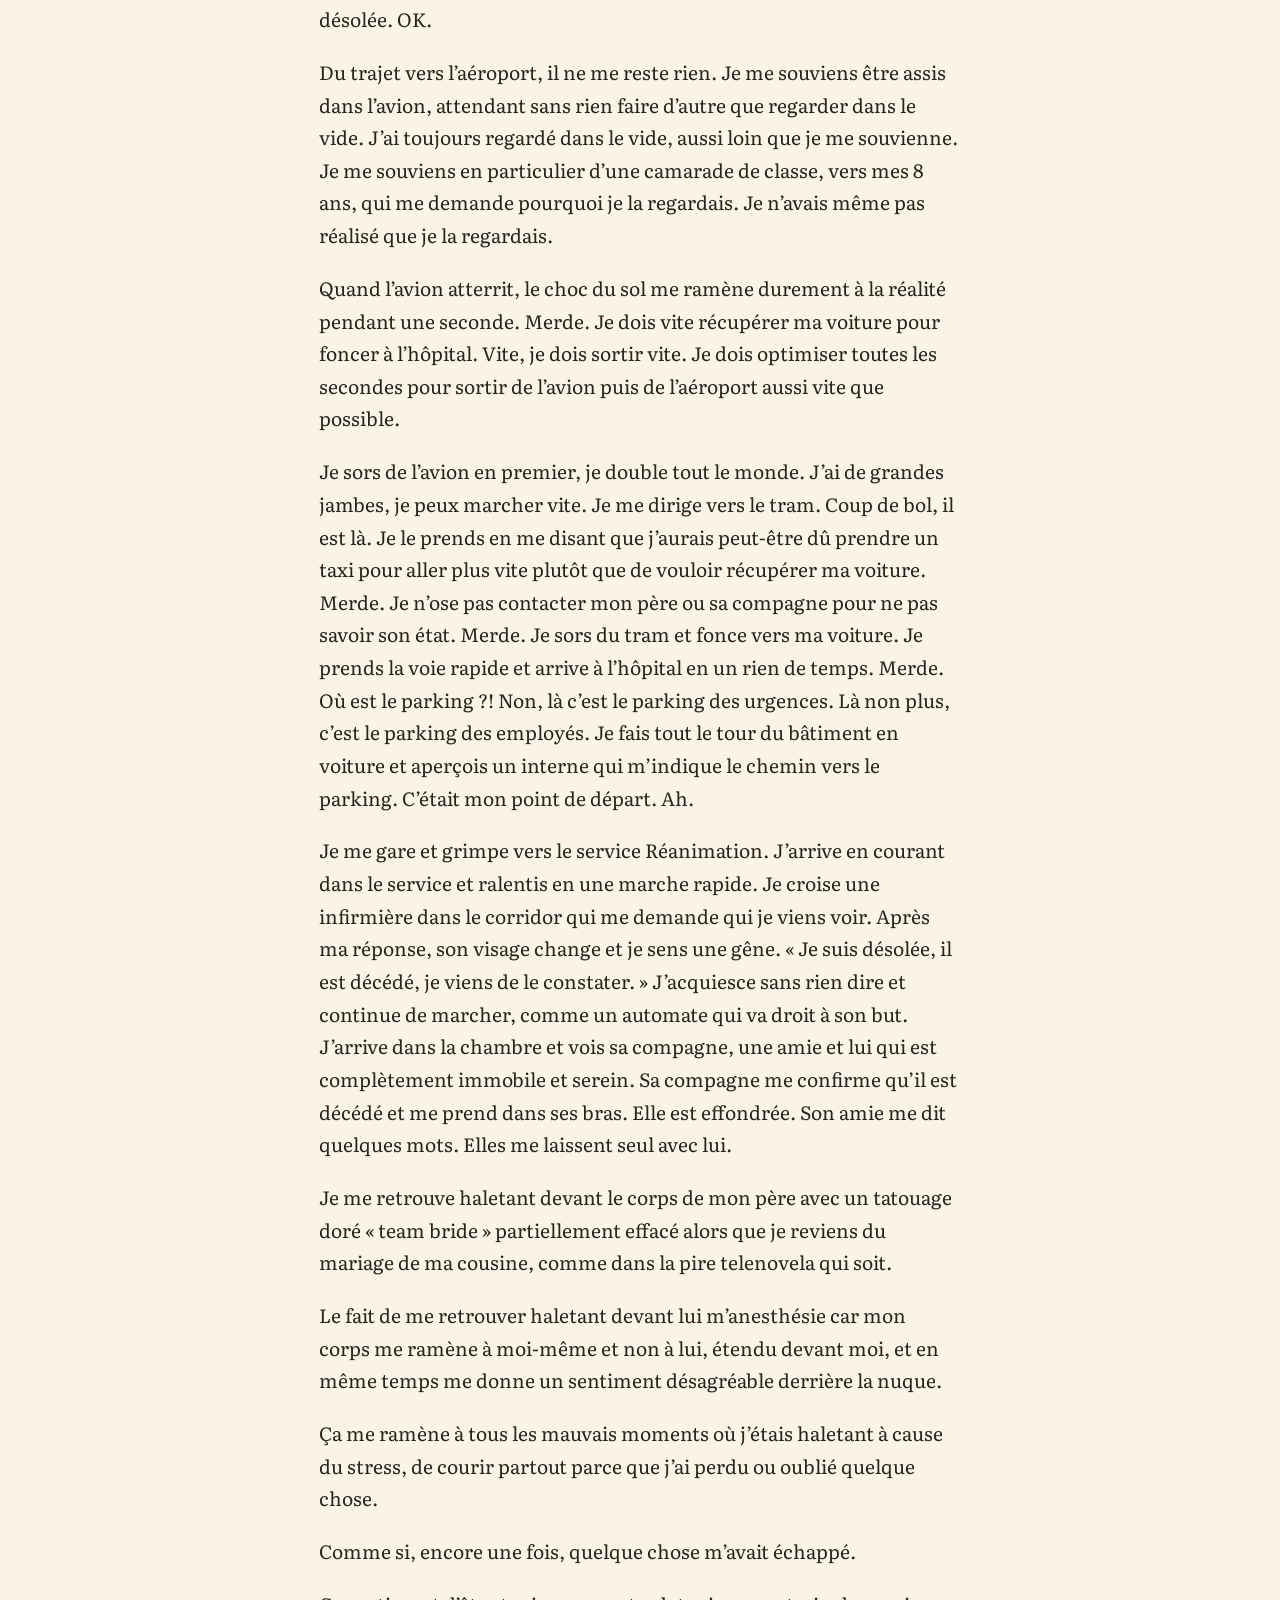
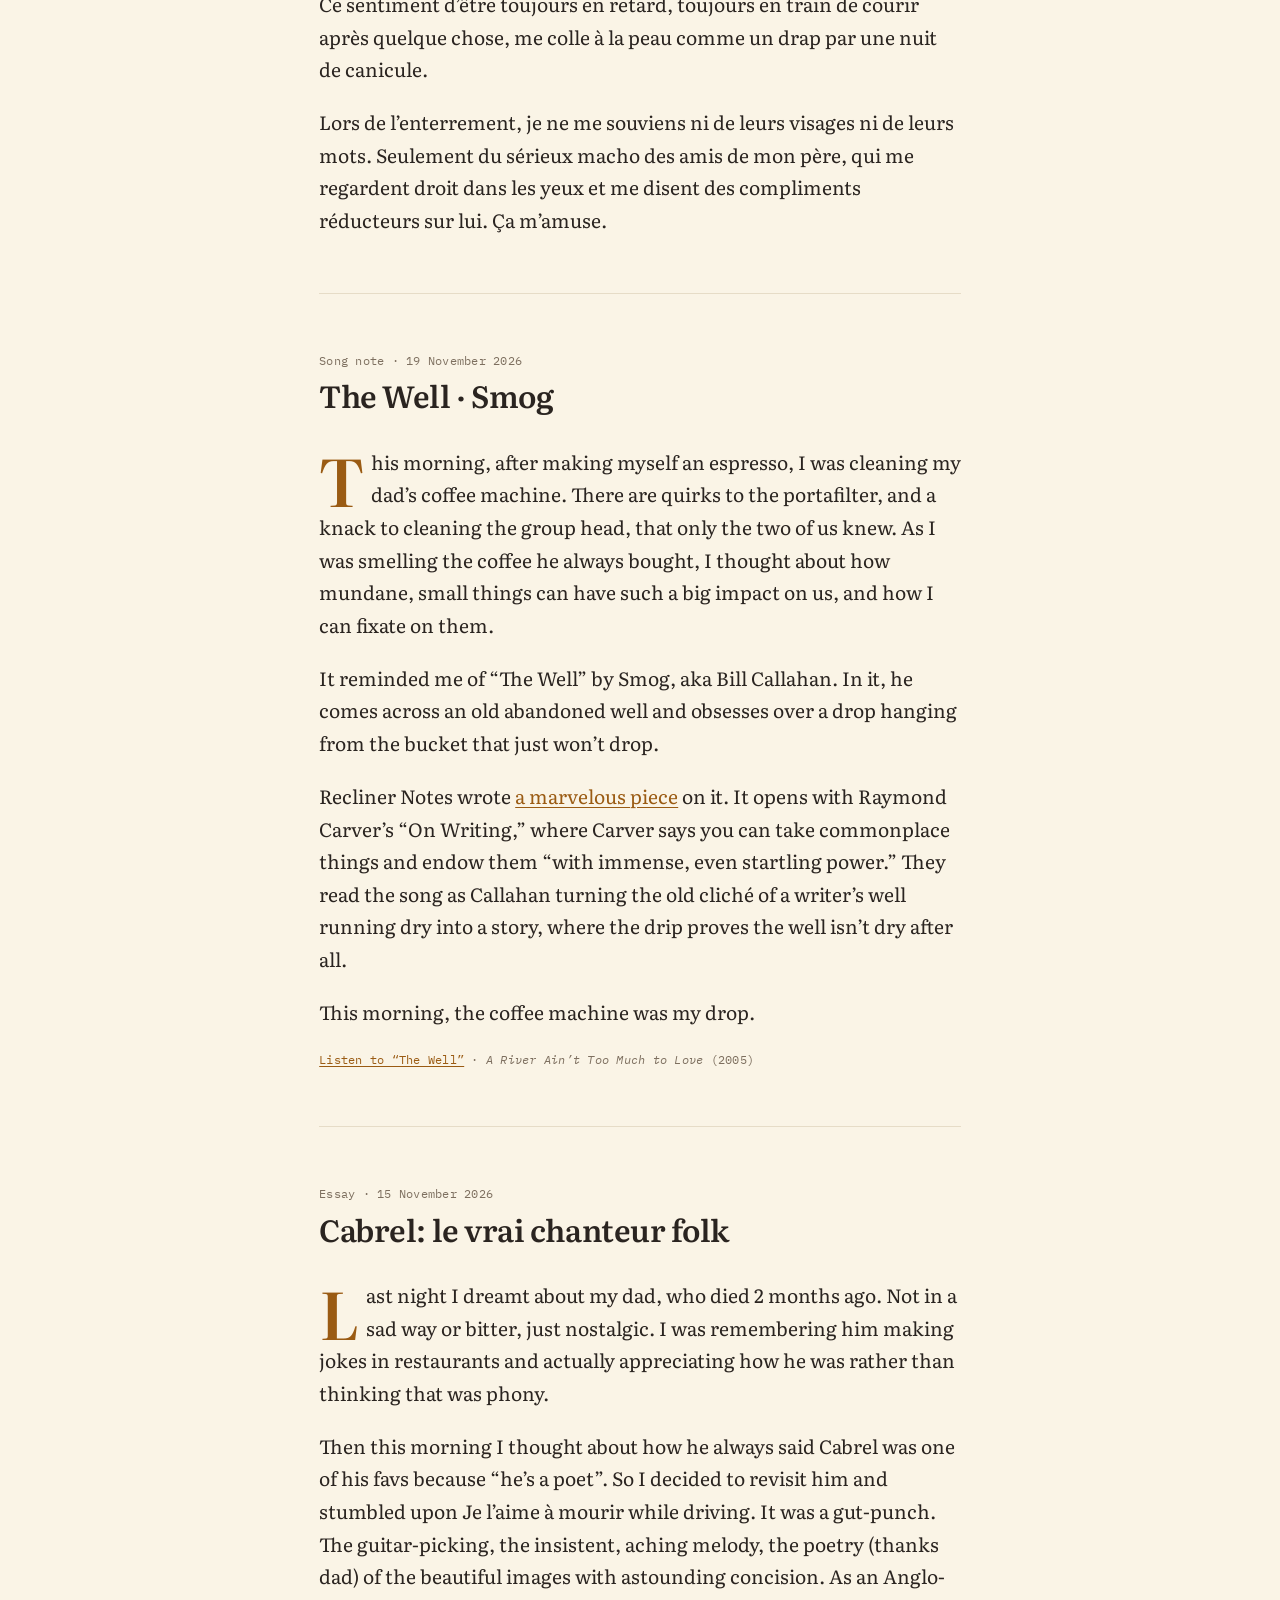
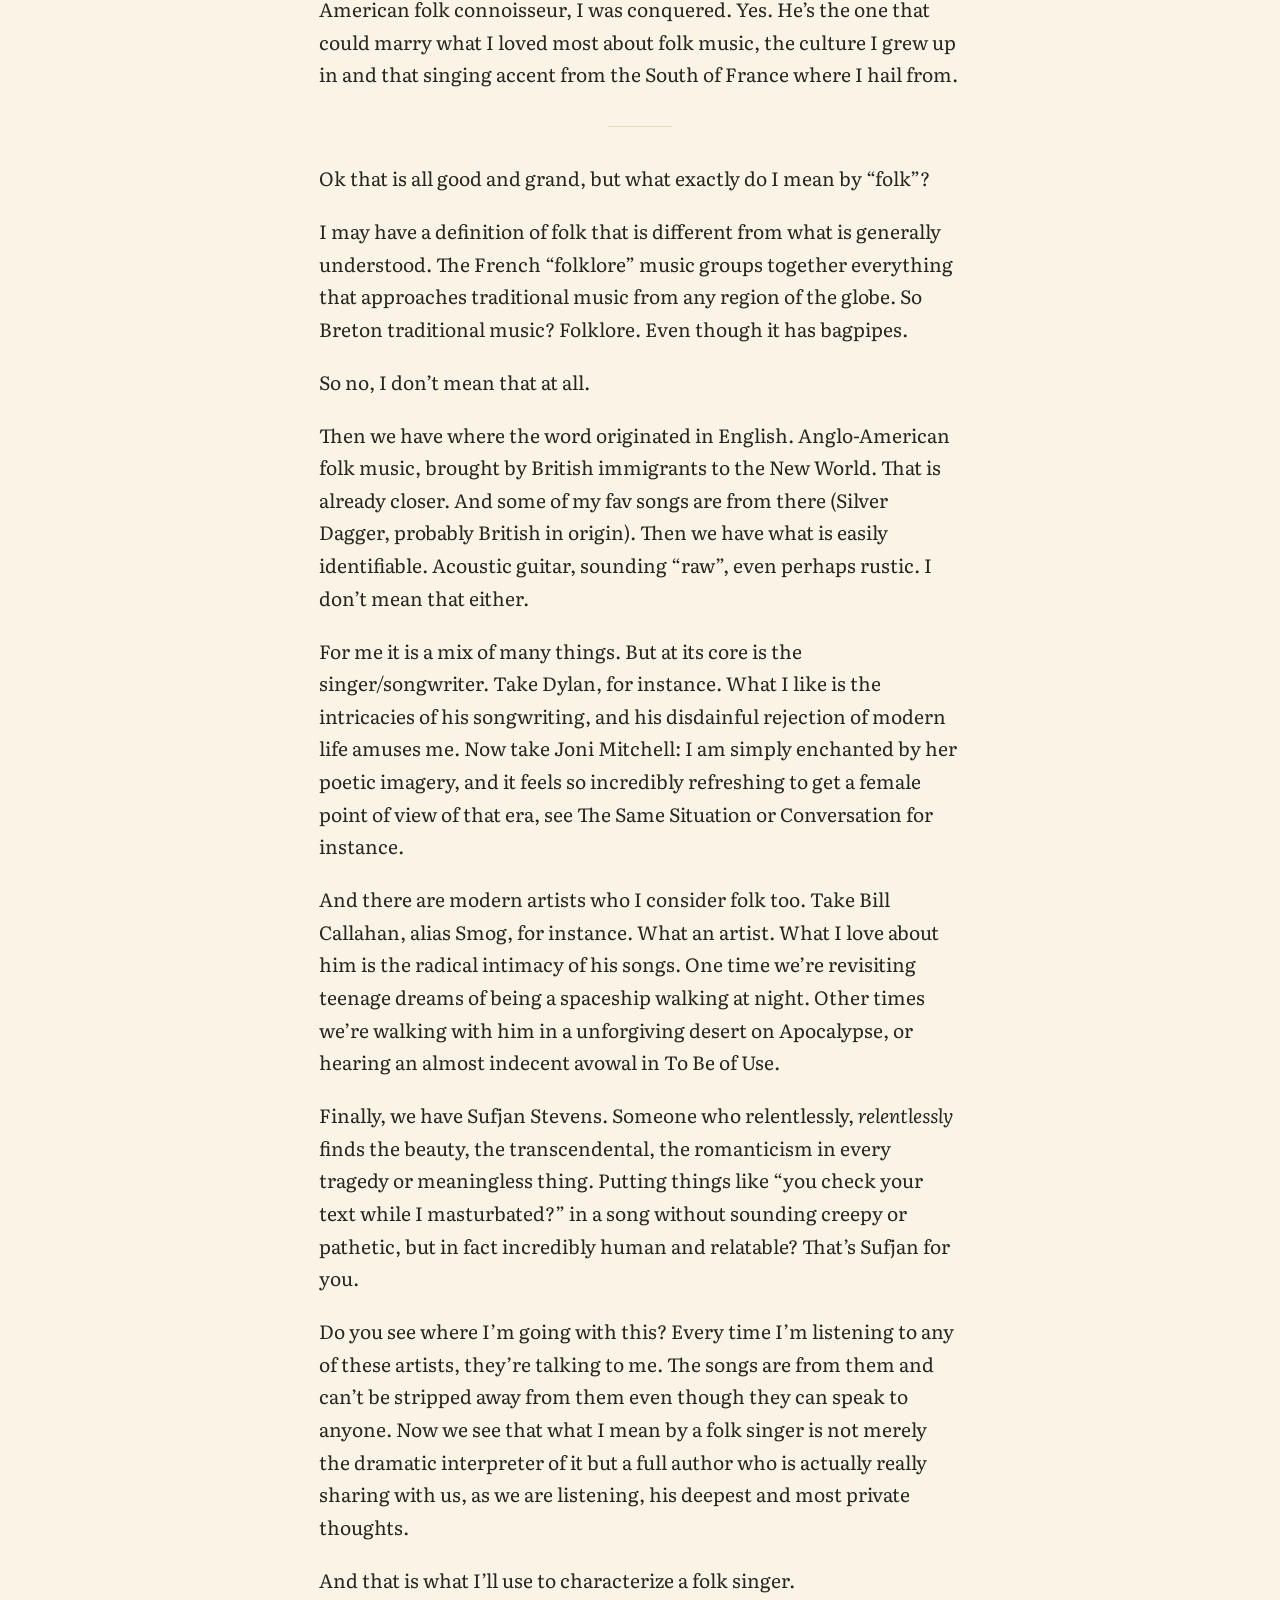
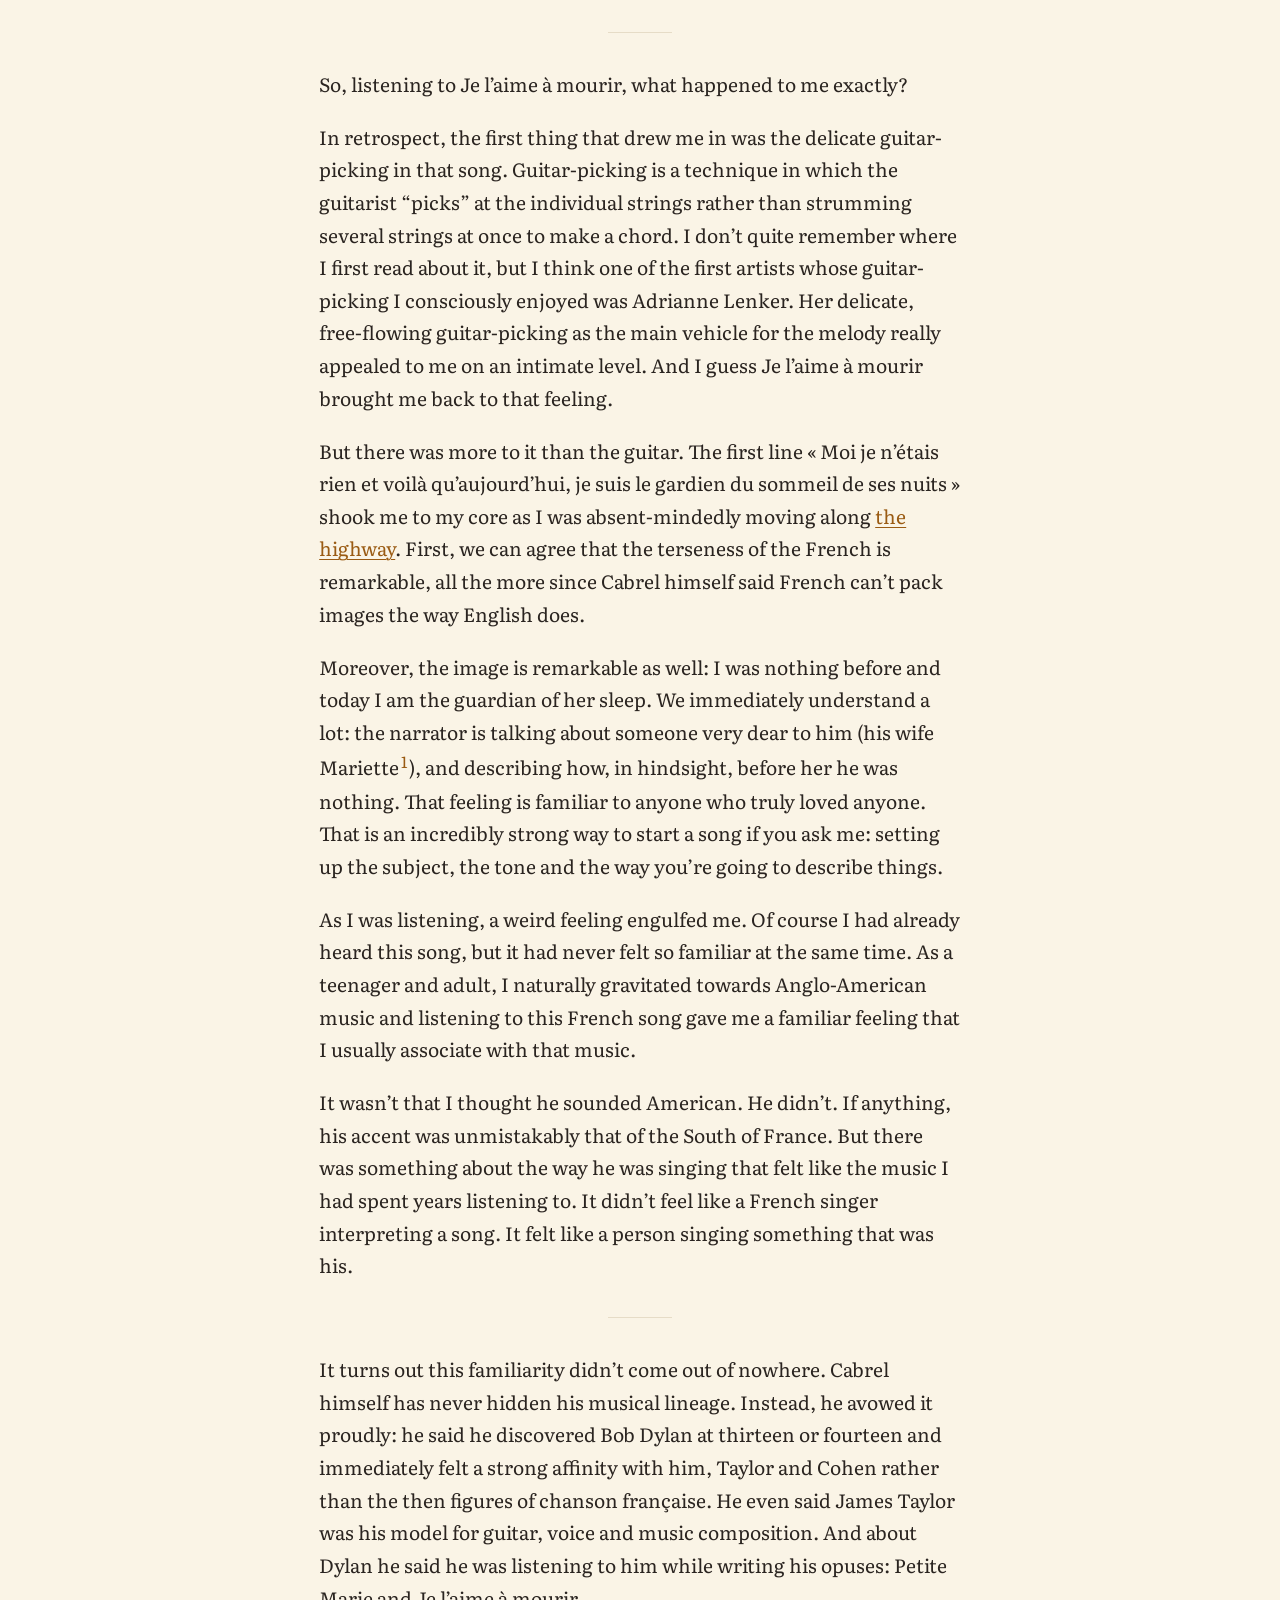
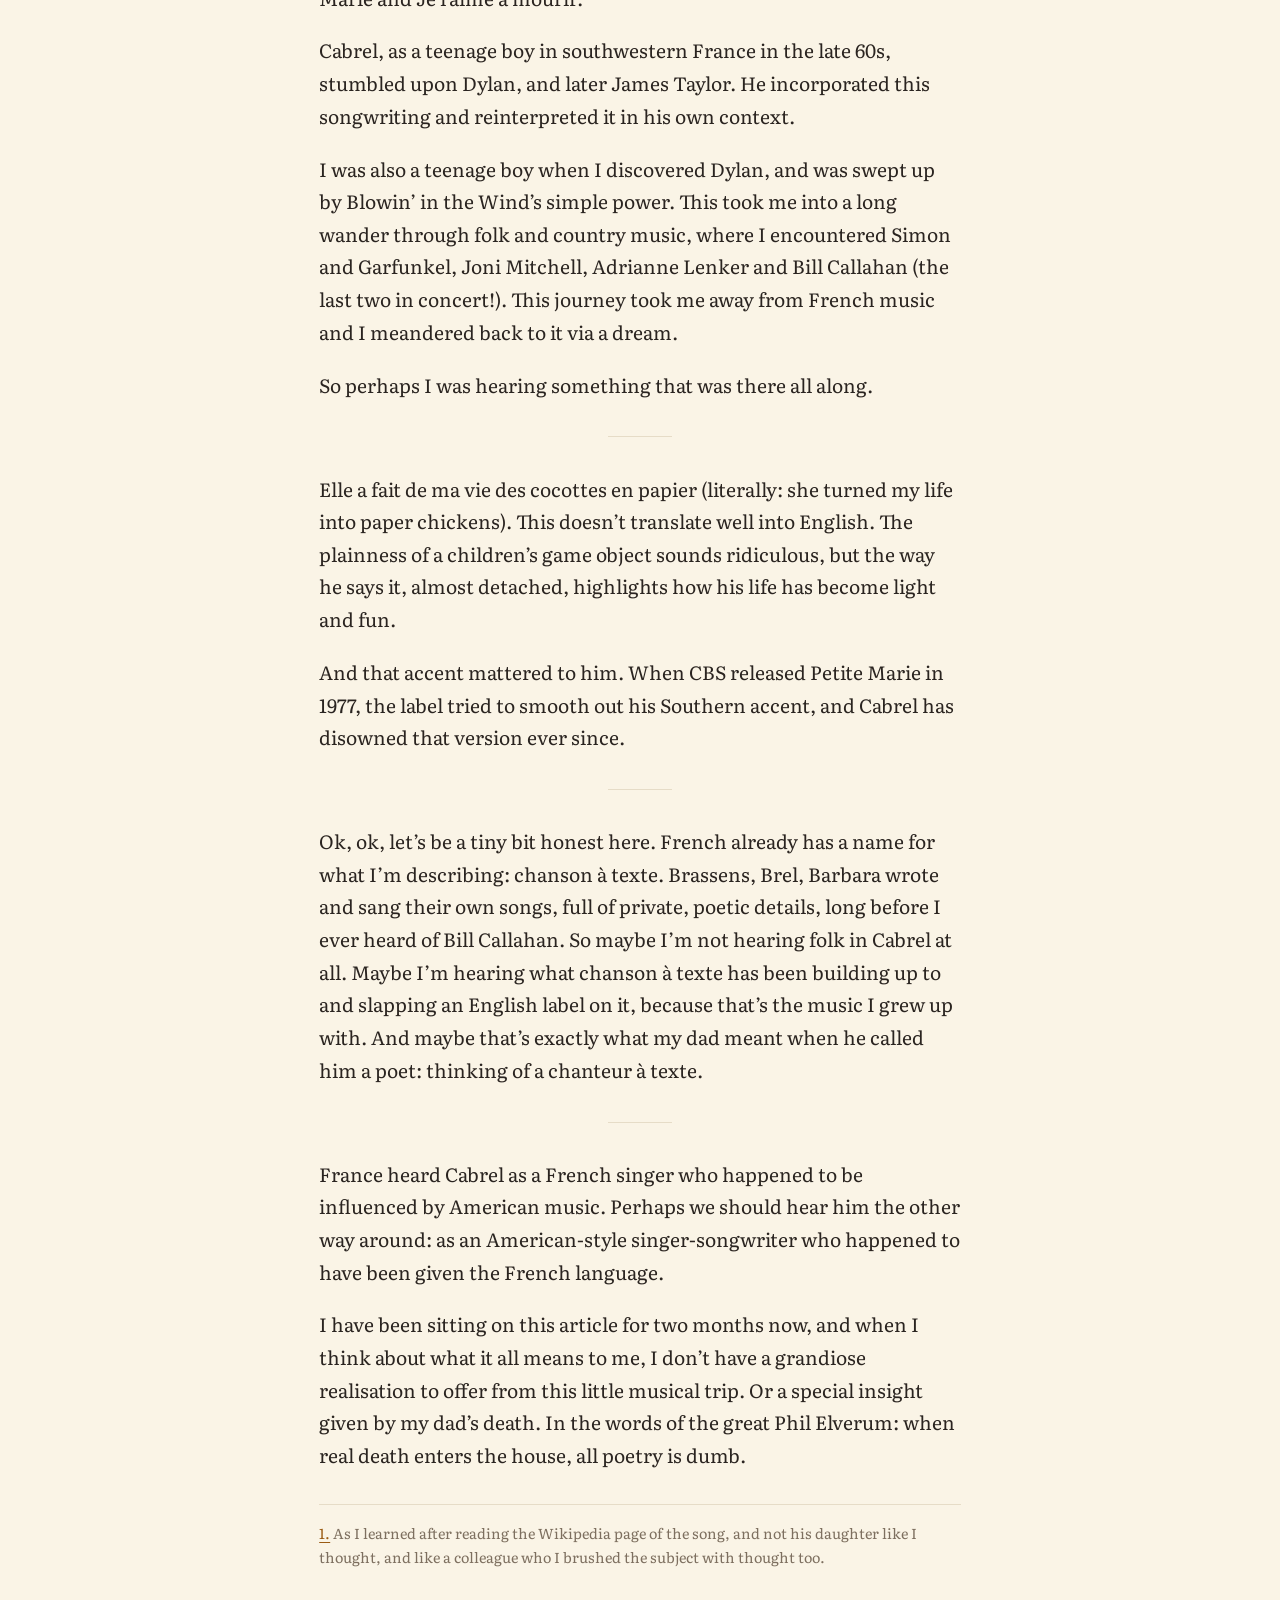
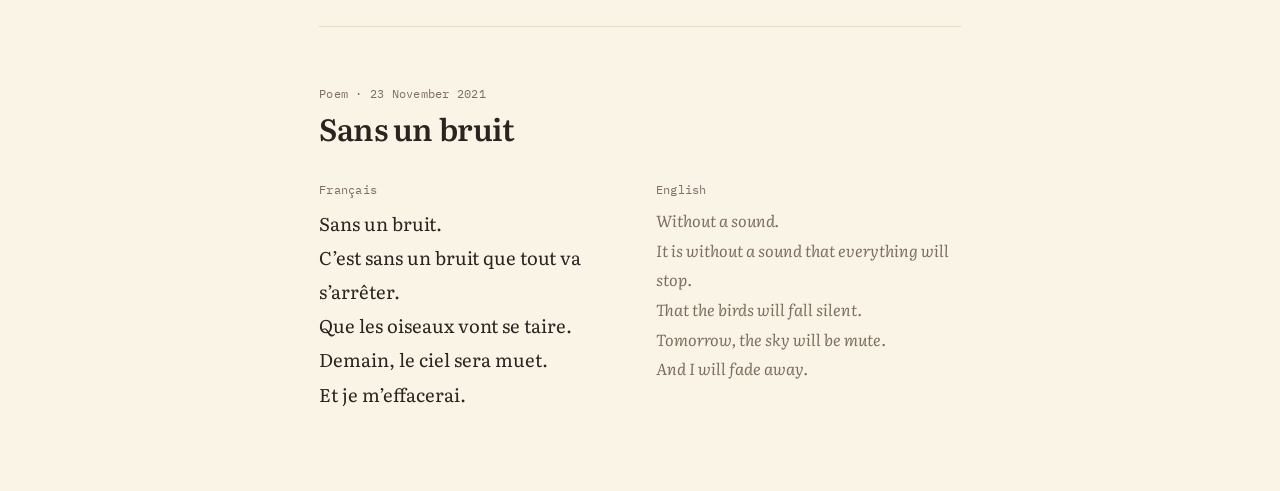
==== commit 0e5382ed: "Add essay: Team bride Co-Authored-By: Claude Opus 5.5 <noreply@anthropic.com> Claude-Session: https:" ====
--- a/index.html
+++ b/index.html
@@ -20,7 +20,7 @@
 <link rel="preconnect" href="https://fonts.googleapis.com">
 <link rel="preconnect" href="https://fonts.gstatic.com" crossorigin>
 <link href="https://fonts.googleapis.com/css2?family=Literata:ital,opsz,wght@0,7..72,400;0,7..72,600;1,7..72,400&family=IBM+Plex+Mono:wght@400&family=Beth+Ellen&display=swap" rel="stylesheet">
-<link rel="stylesheet" href="style.css?v=12">
+<link rel="stylesheet" href="style.css?v=14">
 </head>
 <body>
 <main class="wrap">
@@ -30,6 +30,7 @@
     <nav aria-label="Pieces">
       <ol>
         <li><a class="with-thumb" href="fungi/"><img src="images/fungi-thumb.jpg?v=2" width="48" height="48" alt="">Fungi</a> <span class="meta">photo series · ongoing</span></li>
+        <li><a href="#team-bride">Team bride</a> <span class="meta">essay · Nov 2026</span></li>
         <li><a href="#the-well">The Well · Smog</a> <span class="meta">song note · Nov 2026</span></li>
         <li><a href="#cabrel">Cabrel: le vrai chanteur folk</a> <span class="meta">essay · Nov 2026</span></li>
         <li><a href="#sans-un-bruit">Sans un bruit</a> <span class="meta">poem · Nov 2021</span></li>
@@ -37,7 +38,28 @@
     </nav>
   </header>
 
-  <article id="the-well">
+  <article id="team-bride" class="essay" lang="fr">
+    <header>
+      <span class="meta">Essay · 24 November 2026</span>
+      <h2>Team bride</h2>
+    </header>
+    <p>Le samedi 4 juillet j’étais au mariage de ma cousine. Deux jours plus tard, alors que je me trouvais encore en Alsace, mon père m’appelle. Ce n’est pas inhabituel. Mais à son « salut », je devine que quelque chose cloche. Il me dit simplement « Thomas, est-ce que tu es assis ? » Là, je comprends.</p>
+    <p>Je bredouille « oui oui » et il m’annonce qu’il est à l’hôpital et qu’il ne lui reste que quelques heures à vivre. Incompréhension. Déni. Je monte quatre à quatre les escaliers de la maison de mes grands-parents pour m’isoler tout en essayant de comprendre et je tente de vagues « quoi », « mais comment ça », « je ne comprends pas », etc., mais la réalité est bien là.</p>
+    <p>La suite est trouble, ma mémoire n’enregistre plus. Il propose de faire un appel visio, ce que nous ne faisons presque jamais, et j’accepte. Je le vois sur son lit d’hôpital. Mis à part ses yeux rouges pleins de larmes, il a l’air physiquement comme d’habitude. Ses cheveux sont peut-être plus blancs. Nous pleurons tous les deux et nous disons qu’on s’aime. Je lui répète plusieurs fois et il répond « mais bien sûr, on le sait qu’on s’aime », comme si je disais que le ciel est bleu ou que la terre est ronde.</p>
+    <p>Je réalise peu à peu ce qui est en train de se passer, mais quelque chose en moi se déconnecte. Je descends lourdement voir ma mère à la fin de l’appel et je lui annonce la nouvelle. Je ne me souviens pas de sa réaction. Voyant toujours le côté pratique, elle me dit de prendre un nouveau vol, ce que je fais. Le vol est à 16h. C’est tard. « Peut-être trop tard », me dit une petite voix dans ma tête. Je passe en mode automatique en attendant mon vol. Nous étions sur le point d’aller au restaurant avec ma grand-mère et ma mère mais elles proposent de rester là pour le déjeuner. OK. Ma mère me dit qu’elle m’amènera à l’aéroport. OK. Ma grand-mère me dit que c’est terrible et qu’elle est désolée. OK.</p>
+    <p>Du trajet vers l’aéroport, il ne me reste rien. Je me souviens être assis dans l’avion, attendant sans rien faire d’autre que regarder dans le vide. J’ai toujours regardé dans le vide, aussi loin que je me souvienne. Je me souviens en particulier d’une camarade de classe, vers mes 8 ans, qui me demande pourquoi je la regardais. Je n’avais même pas réalisé que je la regardais.</p>
+    <p>Quand l’avion atterrit, le choc du sol me ramène durement à la réalité pendant une seconde. Merde. Je dois vite récupérer ma voiture pour foncer à l’hôpital. Vite, je dois sortir vite. Je dois optimiser toutes les secondes pour sortir de l’avion puis de l’aéroport aussi vite que possible.</p>
+    <p>Je sors de l’avion en premier, je double tout le monde. J’ai de grandes jambes, je peux marcher vite. Je me dirige vers le tram. Coup de bol, il est là. Je le prends en me disant que j’aurais peut-être dû prendre un taxi pour aller plus vite plutôt que de vouloir récupérer ma voiture. Merde. Je n’ose pas contacter mon père ou sa compagne pour ne pas savoir son état. Merde. Je sors du tram et fonce vers ma voiture. Je prends la voie rapide et arrive à l’hôpital en un rien de temps. Merde. Où est le parking ?! Non, là c’est le parking des urgences. Là non plus, c’est le parking des employés. Je fais tout le tour du bâtiment en voiture et aperçois un interne qui m’indique le chemin vers le parking. C’était mon point de départ. Ah.</p>
+    <p>Je me gare et grimpe vers le service Réanimation. J’arrive en courant dans le service et ralentis en une marche rapide. Je croise une infirmière dans le corridor qui me demande qui je viens voir. Après ma réponse, son visage change et je sens une gêne. « Je suis désolée, il est décédé, je viens de le constater. » J’acquiesce sans rien dire et continue de marcher, comme un automate qui va droit à son but. J’arrive dans la chambre et vois sa compagne, une amie et lui qui est complètement immobile et serein. Sa compagne me confirme qu’il est décédé et me prend dans ses bras. Elle est effondrée. Son amie me dit quelques mots. Elles me laissent seul avec lui.</p>
+    <p>Je me retrouve haletant devant le corps de mon père avec un tatouage doré « team bride » partiellement effacé alors que je reviens du mariage de ma cousine, comme dans la pire telenovela qui soit.</p>
+    <p>Le fait de me retrouver haletant devant lui m’anesthésie car mon corps me ramène à moi-même et non à lui, étendu devant moi, et en même temps me donne un sentiment désagréable derrière la nuque.</p>
+    <p>Ça me ramène à tous les mauvais moments où j’étais haletant à cause du stress, de courir partout parce que j’ai perdu ou oublié quelque chose.</p>
+    <p>Comme si, encore une fois, quelque chose m’avait échappé.</p>
+    <p>Ce sentiment d’être toujours en retard, toujours en train de courir après quelque chose, me colle à la peau comme un drap par une nuit de canicule.</p>
+    <p>Lors de l’enterrement, je ne me souviens ni de leurs visages ni de leurs mots. Seulement du sérieux macho des amis de mon père, qui me regardent droit dans les yeux et me disent des compliments réducteurs sur lui. Ça m’amuse.</p>
+  </article>
+
+  <article id="the-well" class="song-note">
     <header>
       <span class="meta">Song note · 19 November 2026</span>
       <h2>The Well · Smog</h2>
@@ -49,7 +71,7 @@
     <p class="meta"><a href="https://www.youtube.com/watch?v=clw_E53vFGk">Listen to “The Well”</a> · <i>A River Ain’t Too Much to Love</i> (2005)</p>
   </article>
 
-  <article id="cabrel">
+  <article id="cabrel" class="essay">
     <header>
       <span class="meta">Essay · 15 November 2026</span>
       <h2>Cabrel: le vrai chanteur folk</h2>
@@ -91,13 +113,13 @@
     </div>
   </article>
 
-  <article id="sans-un-bruit">
+  <article id="sans-un-bruit" class="poem">
     <header>
       <span class="meta">Poem · 23 November 2021</span>
       <h2>Sans un bruit</h2>
     </header>
-    <div class="poem">
-      <figure lang="fr" style="margin:0">
+    <div class="poem-body">
+      <figure lang="fr">
         <figcaption class="meta">Français</figcaption>
         <p class="stanza">Sans un bruit.
 C’est sans un bruit que tout va s’arrêter.
@@ -105,7 +127,7 @@
 Demain, le ciel sera muet.
 Et je m’effacerai.</p>
       </figure>
-      <figure lang="en" style="margin:0">
+      <figure lang="en">
         <figcaption class="meta">English</figcaption>
         <p class="stanza translation">Without a sound.
 It is without a sound that everything will stop.
--- a/style.css
+++ b/style.css
@@ -1,6 +1,16 @@
+/* ============================================================
+   Thomas's notebook: one stylesheet for the whole site.
+   1. Colours and fonts      5. Kinds of piece (essay, song note, poem)
+   2. Base page              6. Fungi page
+   3. Site header and index  7. Photo viewer
+   4. Pieces (shared)
+   ============================================================ */
+
+
+/* 1. COLOURS AND FONTS
+   Change a value here and it changes everywhere.
+   Palette "Ocre": warm ivory paper, ochre-brown links. */
 :root {
-  /* layout: one narrow reading column, a quiet index at the top, pieces newest first */
-  /* palette: Ocre (warm ivory paper, ochre-brown links) */
   --paper: #faf4e6;
   --ink: #2a2420;
   --muted: #7d6f5f;
@@ -11,83 +21,156 @@
   --font-meta: "IBM Plex Mono", ui-monospace, Menlo, monospace;
   color-scheme: light;
 }
+
+/* Same palette at night, when the visitor's device is in dark mode */
 @media (prefers-color-scheme: dark) {
-  :root:not([data-theme="light"]) {
-    --paper: #1b1714; --ink: #ece3d3; --muted: #a8998a; --rule: #3a322b; --accent: #e0a85a;
+  :root {
+    --paper: #1b1714;
+    --ink: #ece3d3;
+    --muted: #a8998a;
+    --rule: #3a322b;
+    --accent: #e0a85a;
     color-scheme: dark;
   }
 }
-:root[data-theme="dark"] {
-  --paper: #1b1714; --ink: #ece3d3; --muted: #a8998a; --rule: #3a322b; --accent: #e0a85a;
-  color-scheme: dark;
+
+
+/* 2. BASE PAGE */
+* { box-sizing: border-box; }
+
+html {
+  -webkit-text-size-adjust: 100%;
+  scroll-behavior: smooth;              /* gentle scroll when clicking a #link */
 }
-* { box-sizing: border-box; }
-html { -webkit-text-size-adjust: 100%; }
+
 body {
-  margin: 0; background: var(--paper); color: var(--ink);
-  font-family: var(--font-body); font-size: 1.075rem; line-height: 1.7;
+  margin: 0;
+  background: var(--paper);
+  color: var(--ink);
+  font-family: var(--font-body);
+  font-size: 1.075rem;
+  line-height: 1.7;
 }
+
+/* Slightly bigger text on big screens */
+@media (min-width: 1024px) { body { font-size: 1.2rem; } }
+@media (min-width: 1600px) { body { font-size: 1.28rem; } }
+
+/* The reading column: narrow and centred */
 .wrap { max-width: 35.5em; margin: 0 auto; padding: 3.5rem 1.25rem 5rem; }
-/* wider frame for photo pages: images don't have a line-length limit */
-.wrap.wide { max-width: min(120rem, calc(118vh + 7.5rem)); padding-left: clamp(1.25rem, 3vw, 3rem); padding-right: clamp(1.25rem, 3vw, 3rem); }
-@media (min-width: 1024px) { body { font-size: 1.2rem; } .photos { gap: 1.5rem; } }
-@media (min-width: 1600px) { body { font-size: 1.28rem; } }
+
+/* Links */
+a { color: var(--accent); text-underline-offset: .18em; text-decoration-thickness: 1px; }
+a:focus-visible { outline: 2px solid var(--accent); outline-offset: 2px; border-radius: 2px; }
+
+/* Small grey monospace labels: dates, "song note", captions */
+.meta { font-family: var(--font-meta); font-size: .78rem; letter-spacing: .02em; color: var(--muted); }
+
+/* No smooth scrolling for people who asked their device for less motion */
+@media (prefers-reduced-motion: reduce) { * { scroll-behavior: auto !important; } }
+
+
+/* 3. SITE HEADER AND INDEX */
 .site { display: grid; gap: .35rem; padding-bottom: 2rem; border-bottom: 1px solid var(--rule); }
 .site h1 { font-size: 1.6rem; font-weight: 600; margin: 0; letter-spacing: -.01em; }
-.site h1.title { font-family: var(--font-title); font-weight: 400; font-size: clamp(1.5rem, 6vw, 2.1rem); line-height: 1.9; letter-spacing: 0; margin: 0 0 .4rem; }
 .site p { margin: 0; color: color-mix(in srgb, var(--ink) 35%, var(--muted)); }
-.meta { font-family: var(--font-meta); font-size: .78rem; letter-spacing: .02em; color: var(--muted); }
+
+/* The handwritten "Thomas's notebook" title */
+.site .title { font-family: var(--font-title); font-weight: 400; font-size: clamp(1.5rem, 6vw, 2.1rem); line-height: 1.9; letter-spacing: 0; margin: 0 0 .4rem; }
+
+/* List of pieces (numbers hidden) */
 nav ol { list-style: none; margin: 1.5rem 0 0; padding: 0; display: grid; gap: .6rem; }
 nav li { display: flex; flex-wrap: wrap; align-items: center; justify-content: space-between; gap: .25rem 1rem; }
-a { color: var(--accent); text-underline-offset: .18em; text-decoration-thickness: 1px; }
-a:focus-visible { outline: 2px solid var(--accent); outline-offset: 2px; border-radius: 2px; }
+
+/* Small photo next to a link in the list ("Fungi") */
+.with-thumb { display: inline-flex; align-items: center; gap: .7rem; }
+.with-thumb img { width: 3rem; height: 3rem; object-fit: cover; border-radius: 4px; flex: none; }
+
+
+/* 4. PIECES (shared by every kind) */
 article { padding-top: 3.5rem; }
-article + article { margin-top: 3.5rem; border-top: 1px solid var(--rule); }
+article + article { margin-top: 3.5rem; border-top: 1px solid var(--rule); }   /* line between two pieces */
 article header { display: grid; gap: .4rem; margin-bottom: 2rem; }
 article h2 { font-size: 1.9rem; line-height: 1.2; font-weight: 600; margin: 0; text-wrap: balance; letter-spacing: -.015em; }
 article p { margin: 0 0 1.05em; }
+
+/* Section break inside a piece */
+hr.pause { border: 0; width: 4rem; height: 1px; background: var(--rule); margin: 2.2rem auto; }
+
+/* Footnotes */
+sup a { text-decoration: none; padding: 0 .1em; }
+.notes { margin-top: 2rem; padding-top: 1rem; border-top: 1px solid var(--rule); font-size: .9rem; color: var(--muted); }
+.notes p { margin: 0; }
+
+
+/* 5. KINDS OF PIECE
+   Each <article> has a class: essay, song-note or poem. */
+
+/* Essays and song notes: big ochre first letter on the first paragraph.
+   ("header + p" = the paragraph right after the title.)
+   Poems aren't listed, so they don't get one. */
+.essay > header + p::first-letter,
+.song-note > header + p::first-letter {
+  float: left;
+  font-size: 3.4em;
+  line-height: .85;
+  font-weight: 600;
+  padding: .08em .1em 0 0;
+  color: var(--accent);
+}
+
+/* Poems: French and English, stacked on phones, side by side on wider screens */
+.poem-body { display: grid; grid-template-columns: 1fr; gap: 2rem; }
+@media (min-width: 640px) { .poem-body { grid-template-columns: 1fr 1fr; } }
+.poem figure { margin: 0; }
+.poem figcaption { margin-bottom: .4rem; }
+.stanza { white-space: pre-line; margin: 0; font-size: 1.15rem; line-height: 1.85; }   /* keeps the line breaks as typed */
+.translation { color: var(--muted); font-style: italic; font-size: 1rem; }
+
+
+/* 6. FUNGI PAGE */
+
+/* Wider column: photos don't need a short line length */
+.wrap.wide {
+  max-width: min(120rem, calc(118vh + 7.5rem));
+  padding-left: clamp(1.25rem, 3vw, 3rem);
+  padding-right: clamp(1.25rem, 3vw, 3rem);
+}
+
+/* "← Home" link */
 .back { font-family: var(--font-meta); font-size: .8rem; }
+
+/* Short quote under the page title */
+.epigraph { margin: .3rem 0 0; font-style: italic; color: var(--muted); }
+.epigraph .meta { font-style: normal; white-space: nowrap; margin-left: .3em; }
+
+/* One dated batch of photos, with a line between batches */
 .entry + .entry { margin-top: 3rem; padding-top: 2.5rem; border-top: 1px solid var(--rule); }
 .entry h3 { font-family: var(--font-meta); font-weight: 400; font-size: .8rem; color: var(--muted); margin: 0 0 1rem; }
-/* drop cap: first paragraph of an essay only (poems start with a .poem div, so they're skipped) */
-article > header + p::first-letter { float: left; font-size: 3.4em; line-height: .85; font-weight: 600; padding: .08em .1em 0 0; color: var(--accent); }
-hr.pause { border: 0; width: 4rem; height: 1px; background: var(--rule); margin: 2.2rem auto; }
-.notes { margin-top: 2rem; padding-top: 1rem; border-top: 1px solid var(--rule); font-size: .9rem; color: var(--muted); }
-.notes p { margin: 0; }
-sup a { text-decoration: none; padding: 0 .1em; }
-.poem { display: grid; grid-template-columns: 1fr; gap: 2rem; }
-.poem .stanza { white-space: pre-line; margin: 0; font-size: 1.15rem; line-height: 1.85; }
-.poem .translation { color: var(--muted); font-style: italic; font-size: 1rem; }
-.poem figcaption { margin-bottom: .4rem; }
-@media (min-width: 640px) { .poem { grid-template-columns: 1fr 1fr; } }
+
+/* Photo grid: one column on phones, two on wider screens */
 .photos { display: grid; grid-template-columns: 1fr; gap: 1rem; margin: 0; }
-.photos img { display: block; width: 100%; height: auto; border-radius: 3px; }
+@media (min-width: 640px)  { .photos { grid-template-columns: 1fr 1fr; } }
+.photos img { display: block; width: 100%; height: auto; border-radius: 3px; cursor: zoom-in; }
+.photos img:focus-visible { outline: 2px solid var(--accent); outline-offset: 3px; }
 .photos figcaption { grid-column: 1 / -1; color: var(--muted); }
-@media (min-width: 640px) { .photos { grid-template-columns: 1fr 1fr; } }
-@media (prefers-reduced-motion: reduce) { * { scroll-behavior: auto !important; } }
-html { scroll-behavior: smooth; }
+/* A lone photo in a batch spans the full width */
+.photos img:only-of-type { grid-column: 1 / -1; }
 
-.visually-hidden { position: absolute; width: 1px; height: 1px; overflow: hidden; clip: rect(0 0 0 0); white-space: nowrap; }
 
-/* photo viewer */
-.photos img { cursor: zoom-in; }
-.photos img:focus-visible { outline: 2px solid var(--accent); outline-offset: 3px; }
+/* 7. PHOTO VIEWER (full screen when you tap a photo; built by lightbox.js) */
 dialog.lightbox { width: 100vw; height: 100vh; max-width: none; max-height: none; margin: 0; padding: 0; border: 0; background: #0b0d0e; color: #e3e7e5; }
 dialog.lightbox::backdrop { background: #0b0d0e; }
 .lb-stage { width: 100%; height: 100%; overflow: auto; display: grid; place-items: center; }
 .lb-img.fit { max-width: 100vw; max-height: 100vh; width: auto; height: auto; cursor: zoom-in; }
 .lb-img.full { max-width: none; max-height: none; cursor: zoom-out; }
+
+/* Round buttons: close, previous, next */
 .lb-btn { position: fixed; background: rgba(0,0,0,.45); color: #fff; border: 0; border-radius: 999px; width: 2.75rem; height: 2.75rem; font-size: 1.6rem; line-height: 1; cursor: pointer; }
 .lb-btn:focus-visible { outline: 2px solid #93abff; outline-offset: 2px; }
 .lb-close { top: 1rem; right: 1rem; }
 .lb-prev { left: 1rem; top: 50%; transform: translateY(-50%); }
 .lb-next { right: 1rem; top: 50%; transform: translateY(-50%); }
+
+/* "Click the photo to zoom" hint */
 .lb-hint { position: fixed; bottom: 1rem; left: 50%; transform: translateX(-50%); margin: 0; font-family: var(--font-meta); font-size: .75rem; color: #b8c1c7; background: rgba(0,0,0,.45); padding: .3rem .7rem; border-radius: 999px; pointer-events: none; }
-
-/* small photo next to a link in the index */
-.with-thumb { display: inline-flex; align-items: center; gap: .7rem; }
-.with-thumb img { width: 3rem; height: 3rem; object-fit: cover; border-radius: 4px; flex: none; }
-
-/* short quote under a page title */
-.epigraph { margin: .3rem 0 0; font-style: italic; color: var(--muted); }
-.epigraph .meta { font-style: normal; white-space: nowrap; margin-left: .3em; }
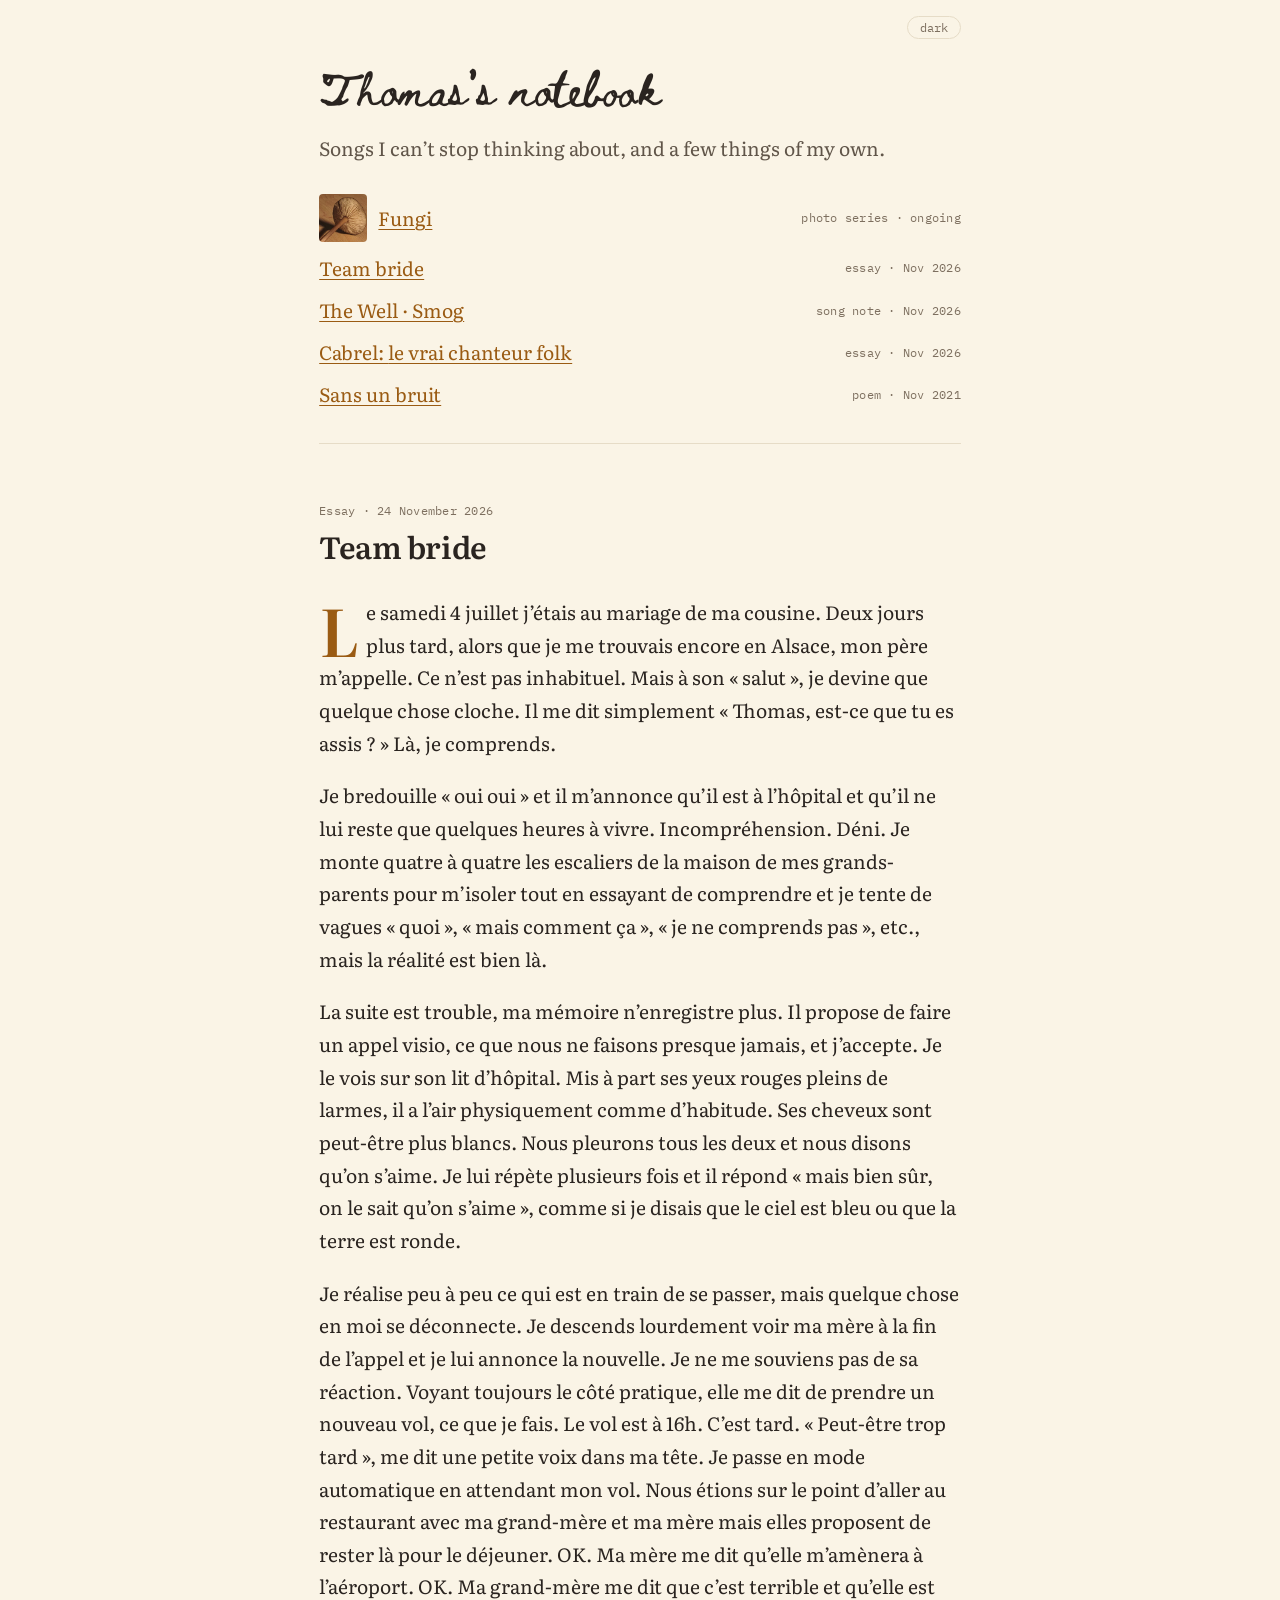
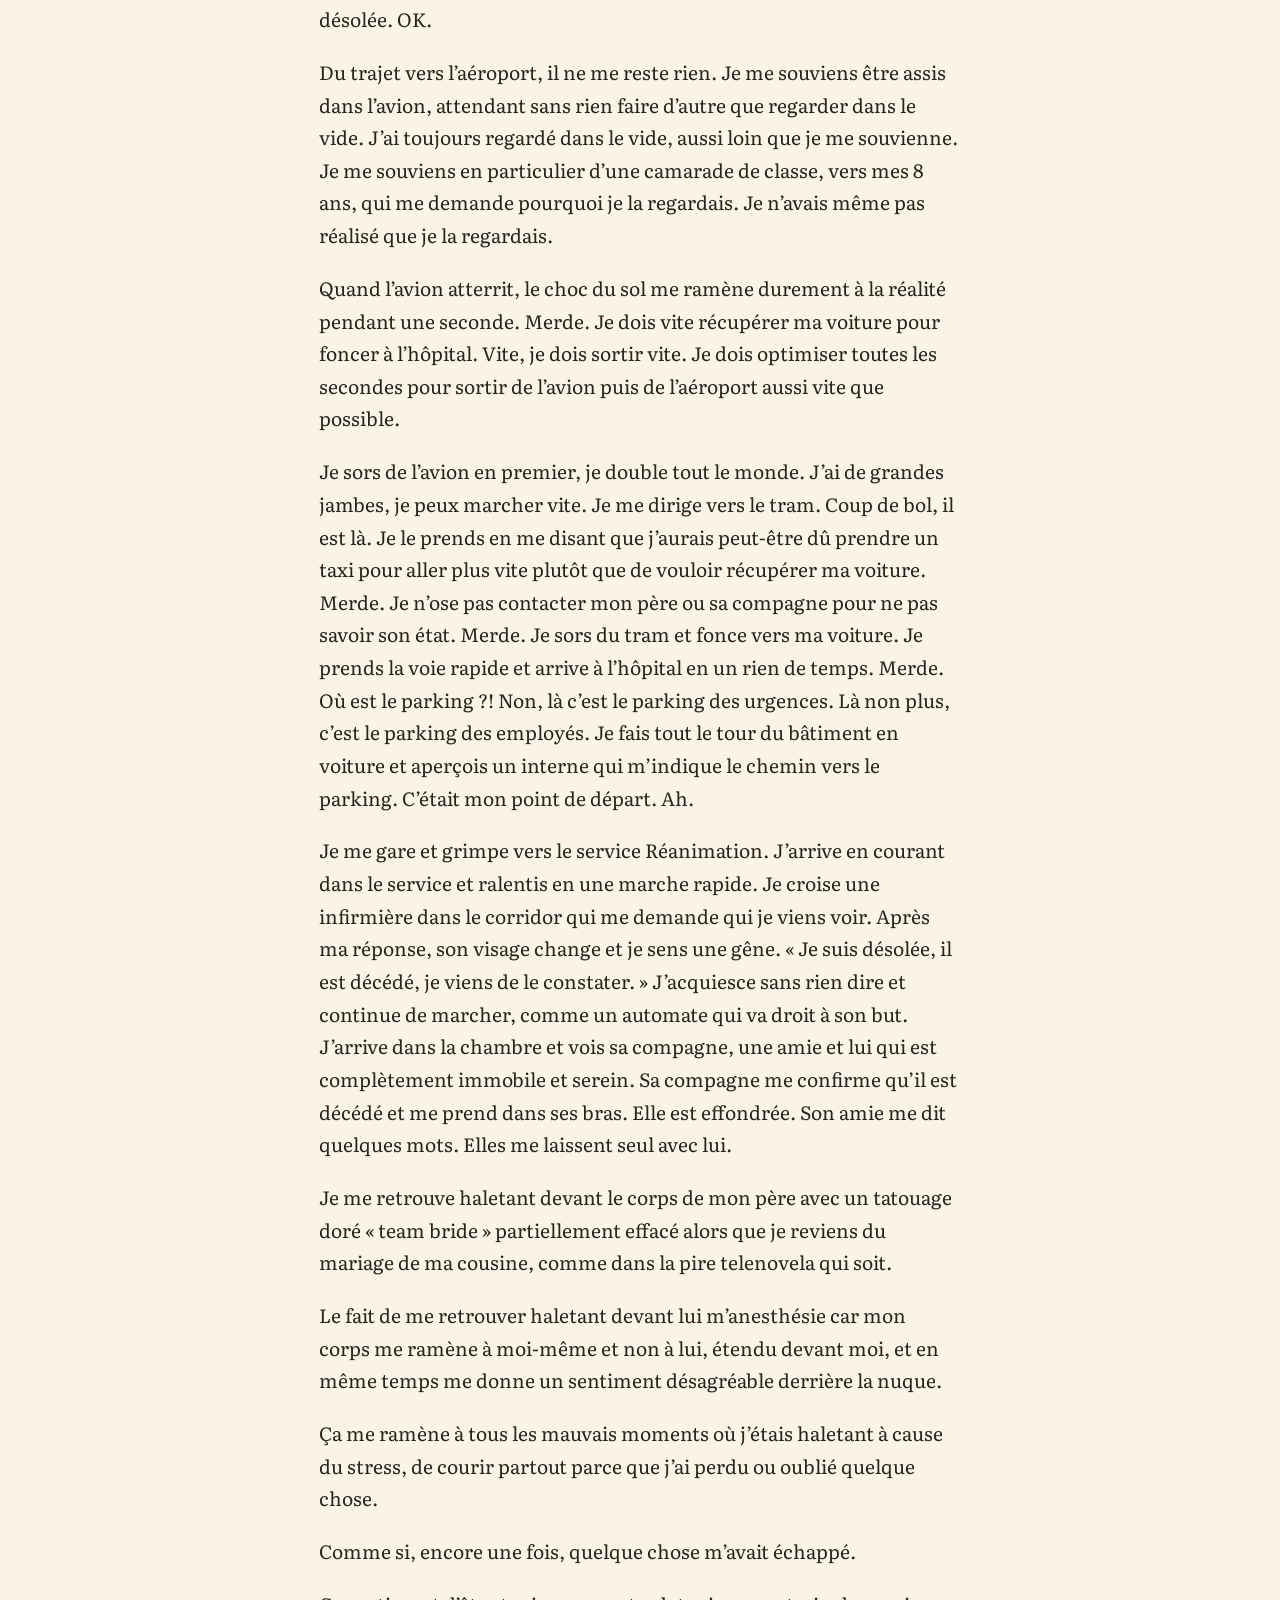
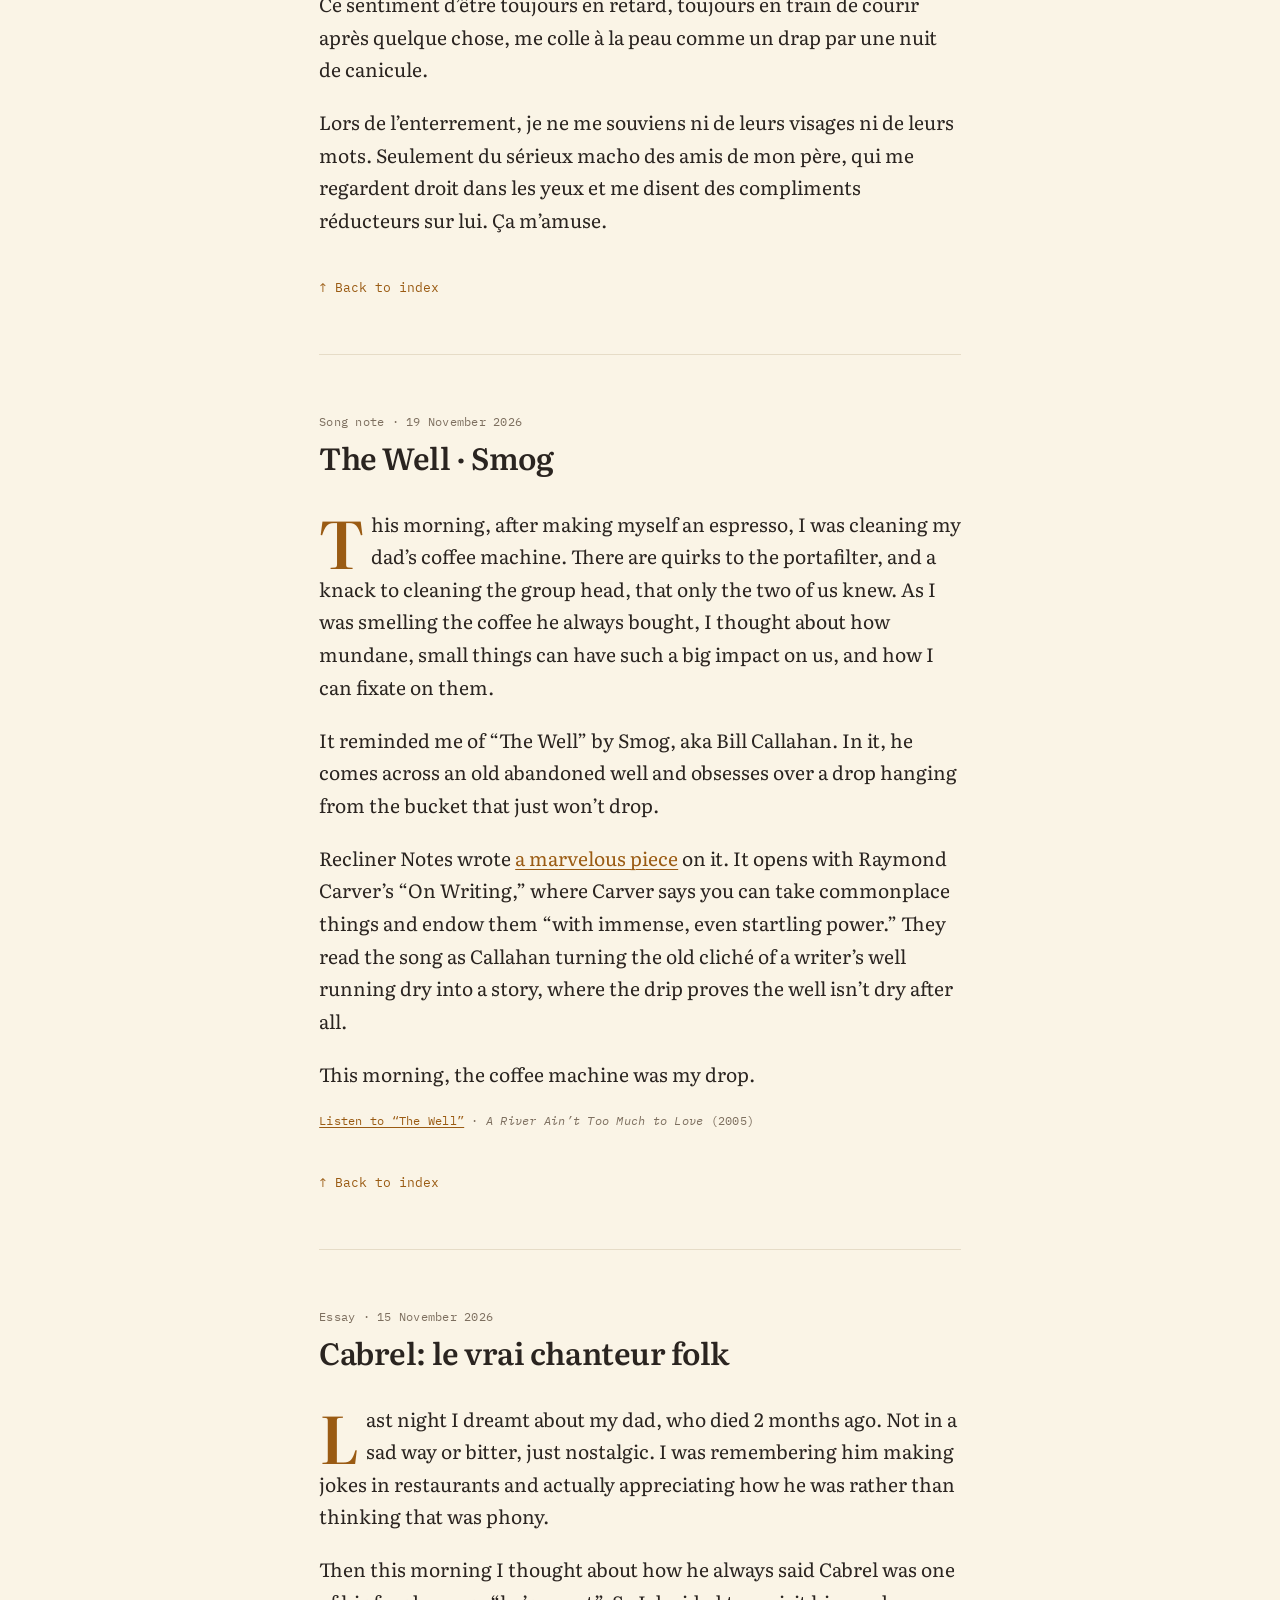
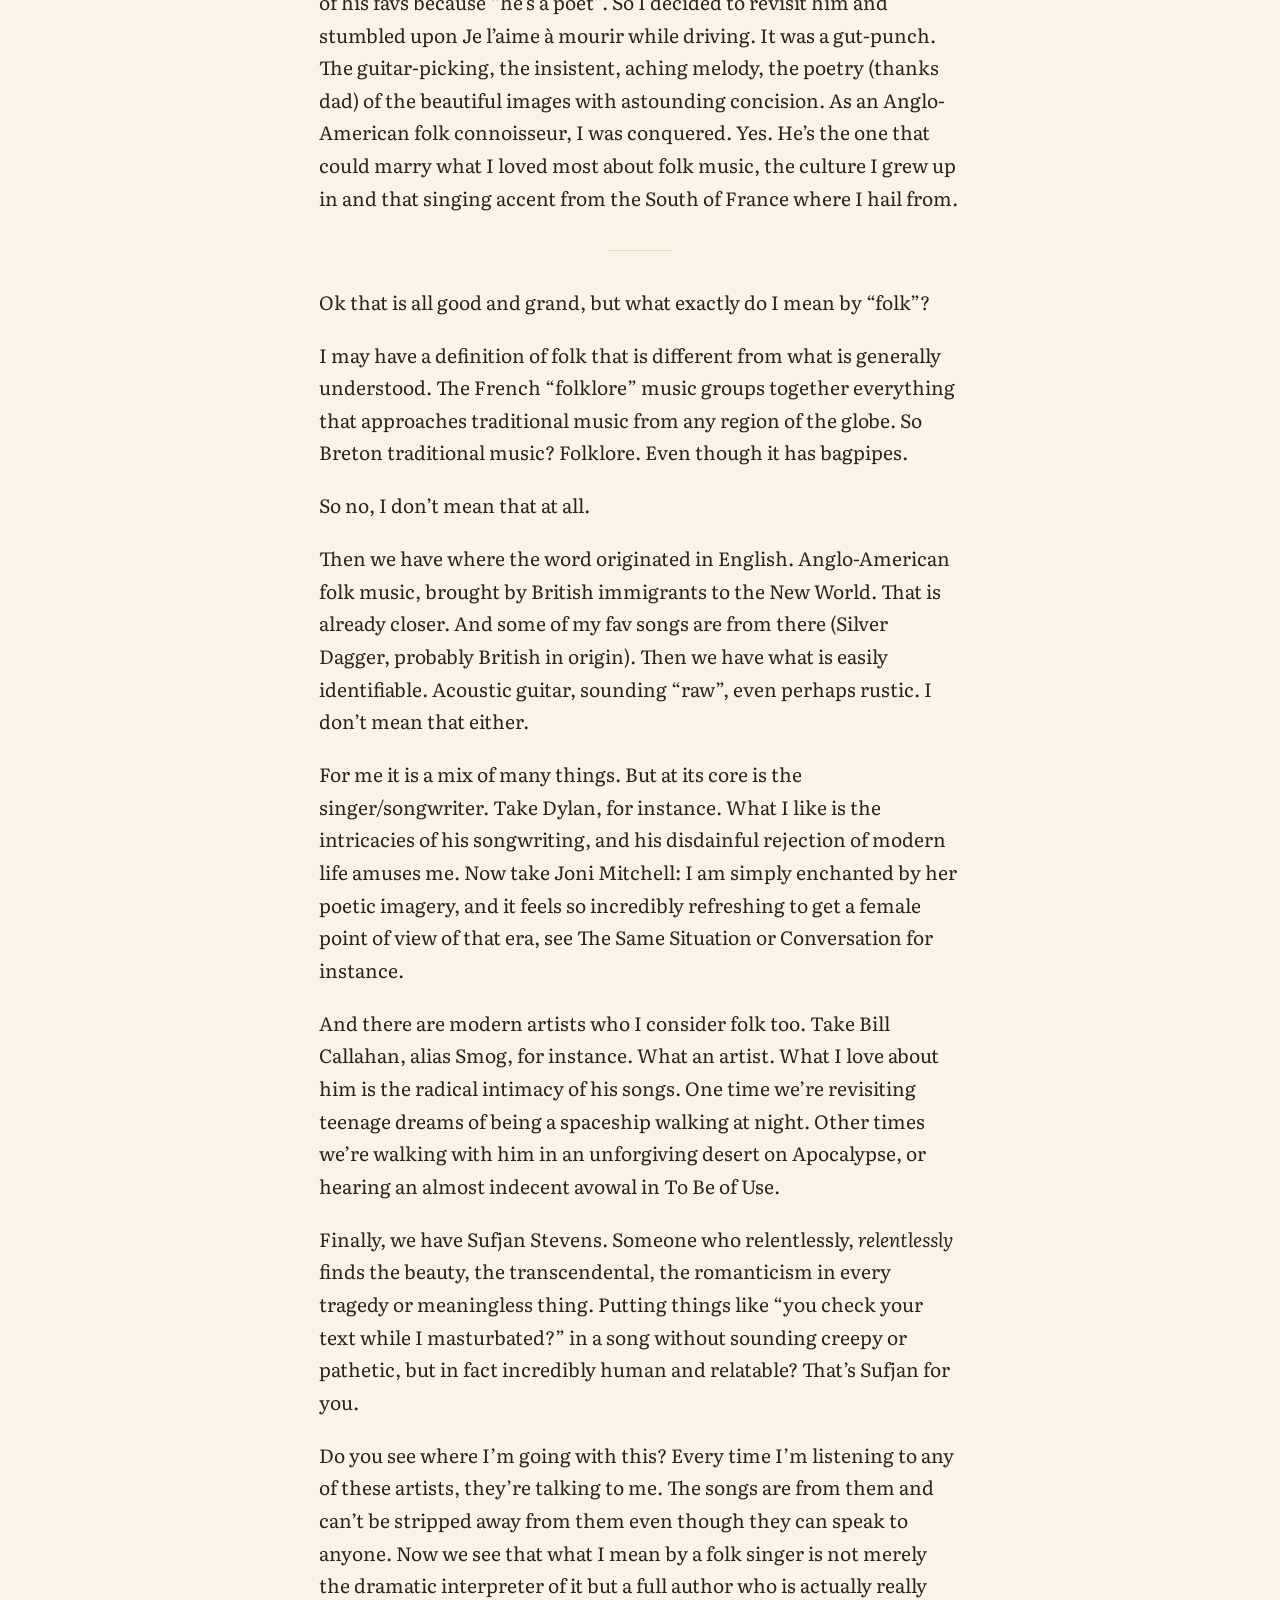
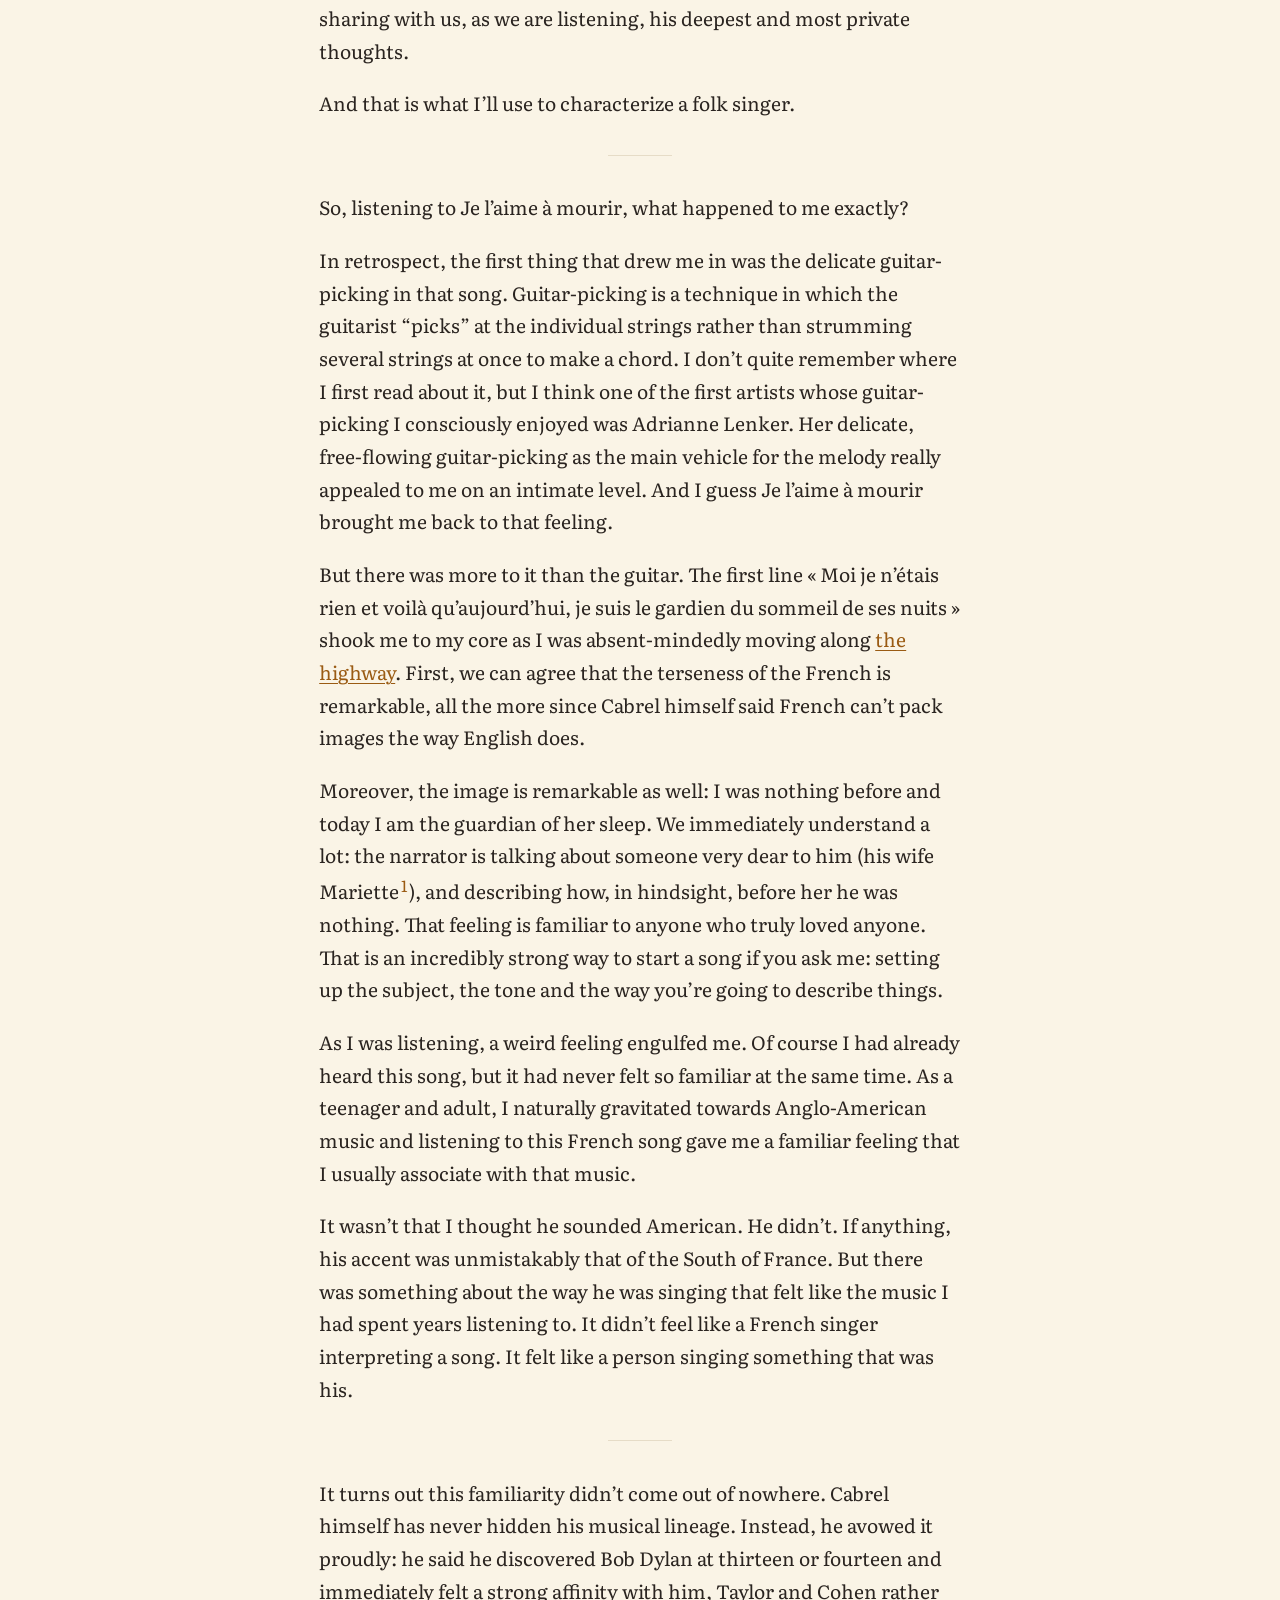
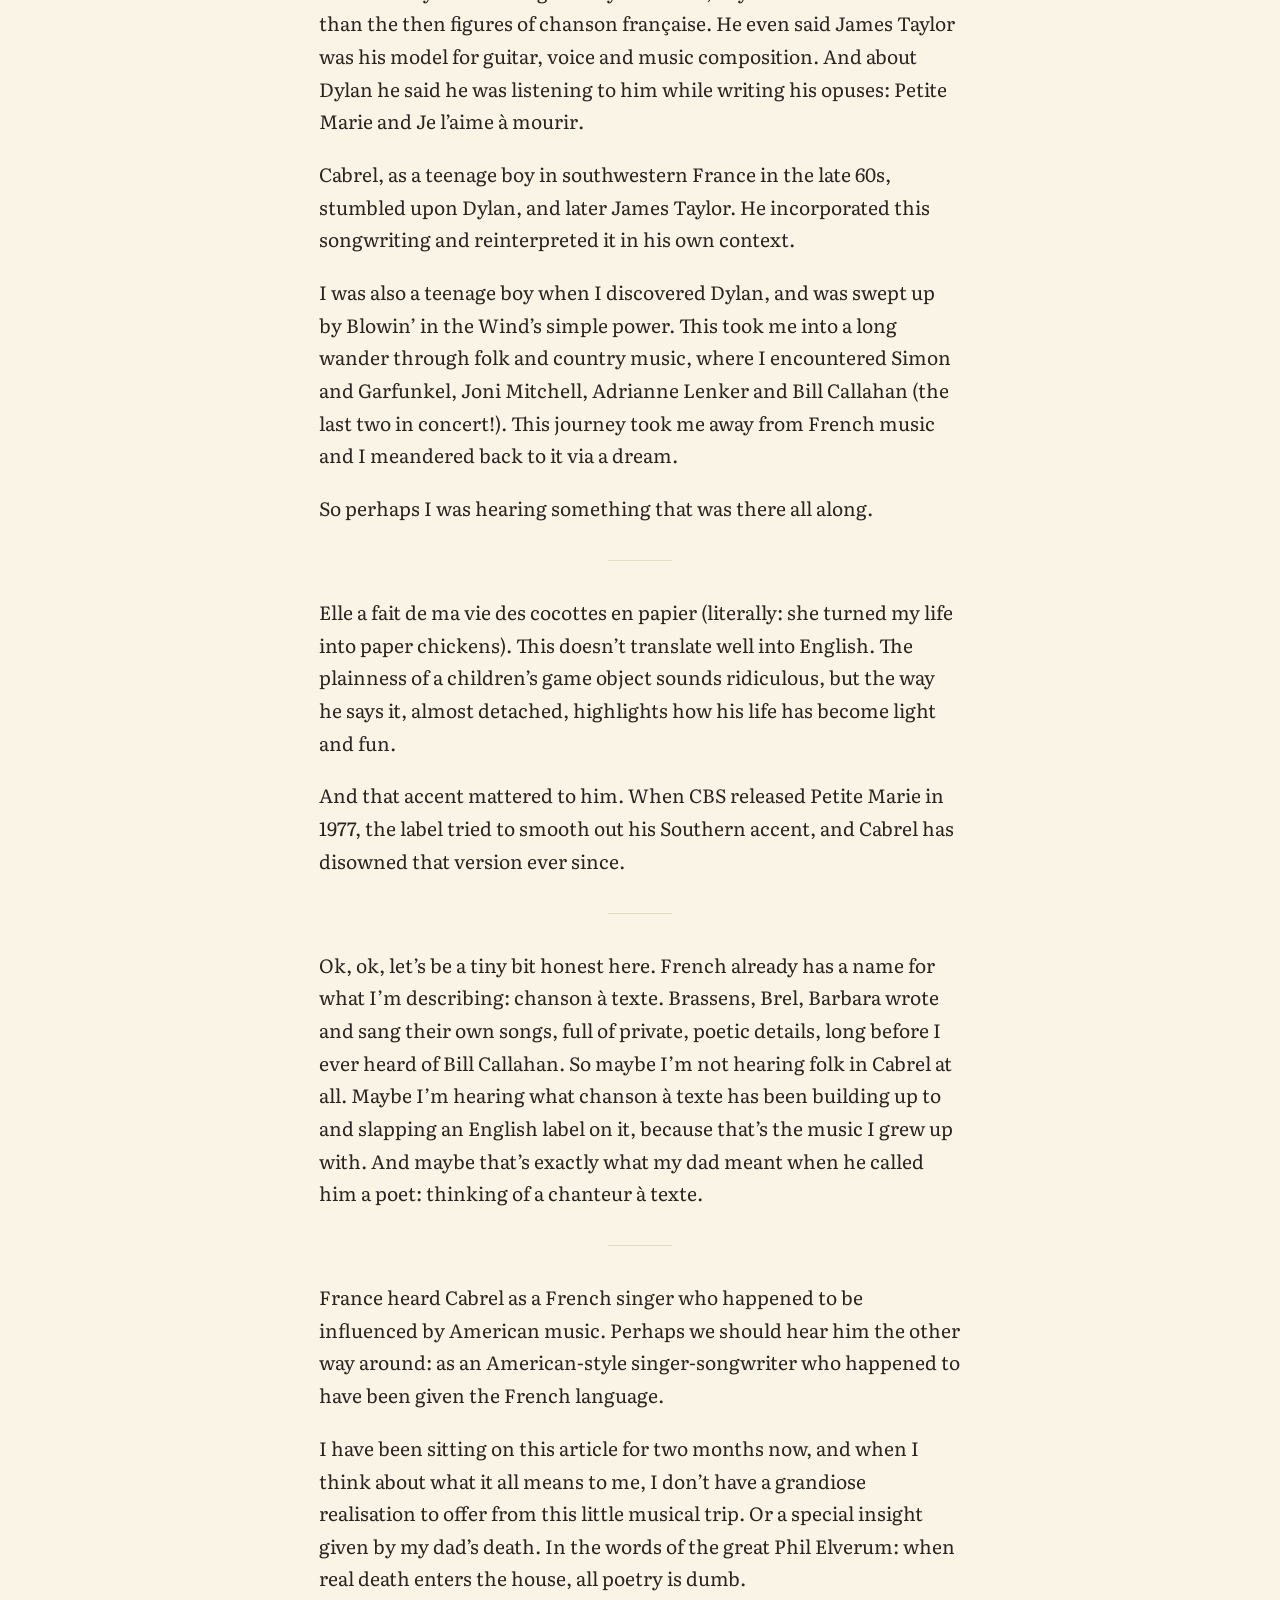
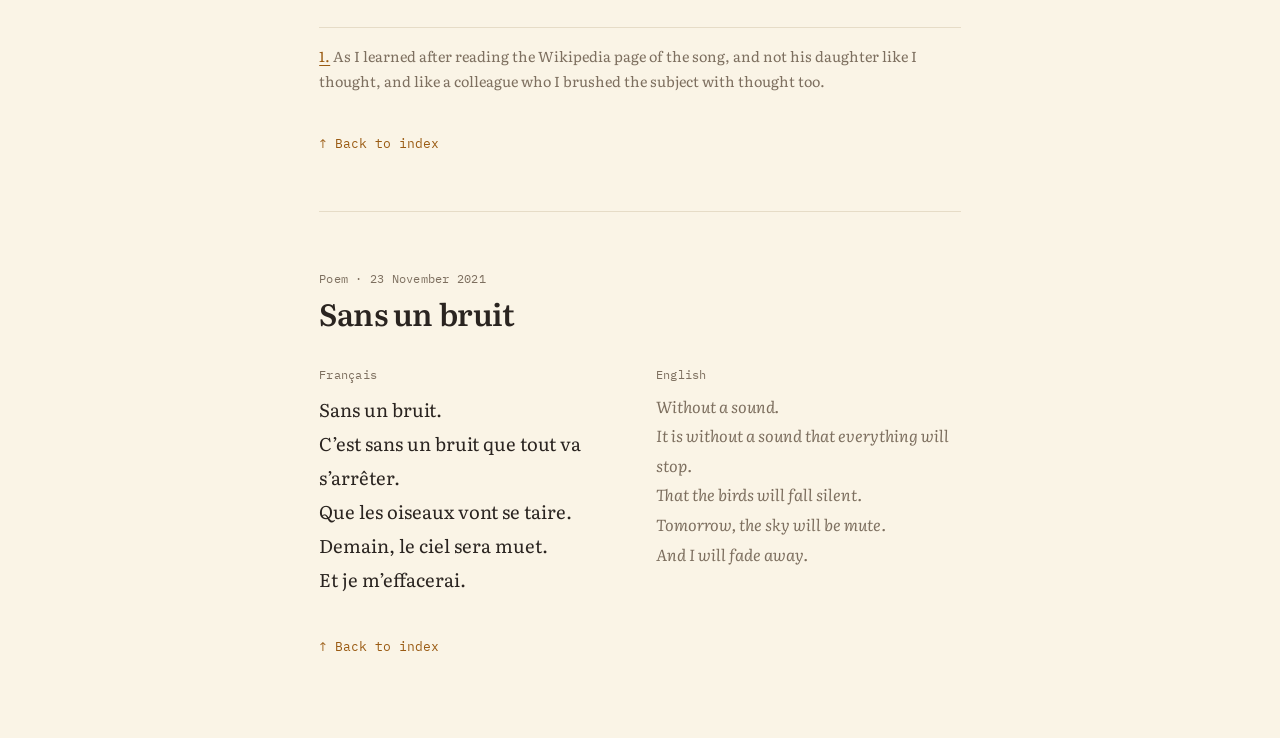
==== commit bfe1d2a5: "Add light/dark switch, back-to-index links, language tags; fix typo - Small "dark"/"light" button to" ====
--- a/index.html
+++ b/index.html
@@ -20,11 +20,12 @@
 <link rel="preconnect" href="https://fonts.googleapis.com">
 <link rel="preconnect" href="https://fonts.gstatic.com" crossorigin>
 <link href="https://fonts.googleapis.com/css2?family=Literata:ital,opsz,wght@0,7..72,400;0,7..72,600;1,7..72,400&family=IBM+Plex+Mono:wght@400&family=Beth+Ellen&display=swap" rel="stylesheet">
-<link rel="stylesheet" href="style.css?v=14">
+<link rel="stylesheet" href="style.css?v=15">
+<script>try{var t=localStorage.getItem("theme");if(t)document.documentElement.dataset.theme=t}catch(e){}</script>
 </head>
 <body>
 <main class="wrap">
-  <header class="site">
+  <header class="site" id="top">
     <h1 class="title">Thomas’s notebook</h1>
     <p>Songs I can’t stop thinking about, and a few things of my own.</p>
     <nav aria-label="Pieces">
@@ -32,8 +33,8 @@
         <li><a class="with-thumb" href="fungi/"><img src="images/fungi-thumb.jpg?v=2" width="48" height="48" alt="">Fungi</a> <span class="meta">photo series · ongoing</span></li>
         <li><a href="#team-bride">Team bride</a> <span class="meta">essay · Nov 2026</span></li>
         <li><a href="#the-well">The Well · Smog</a> <span class="meta">song note · Nov 2026</span></li>
-        <li><a href="#cabrel">Cabrel: le vrai chanteur folk</a> <span class="meta">essay · Nov 2026</span></li>
-        <li><a href="#sans-un-bruit">Sans un bruit</a> <span class="meta">poem · Nov 2021</span></li>
+        <li><a href="#cabrel">Cabrel: <span lang="fr">le vrai chanteur folk</span></a> <span class="meta">essay · Nov 2026</span></li>
+        <li><a href="#sans-un-bruit" lang="fr">Sans un bruit</a> <span class="meta">poem · Nov 2021</span></li>
       </ol>
     </nav>
   </header>
@@ -41,7 +42,7 @@
   <article id="team-bride" class="essay" lang="fr">
     <header>
       <span class="meta">Essay · 24 November 2026</span>
-      <h2>Team bride</h2>
+      <h2 lang="en">Team bride</h2>
     </header>
     <p>Le samedi 4 juillet j’étais au mariage de ma cousine. Deux jours plus tard, alors que je me trouvais encore en Alsace, mon père m’appelle. Ce n’est pas inhabituel. Mais à son « salut », je devine que quelque chose cloche. Il me dit simplement « Thomas, est-ce que tu es assis ? » Là, je comprends.</p>
     <p>Je bredouille « oui oui » et il m’annonce qu’il est à l’hôpital et qu’il ne lui reste que quelques heures à vivre. Incompréhension. Déni. Je monte quatre à quatre les escaliers de la maison de mes grands-parents pour m’isoler tout en essayant de comprendre et je tente de vagues « quoi », « mais comment ça », « je ne comprends pas », etc., mais la réalité est bien là.</p>
@@ -51,12 +52,13 @@
     <p>Quand l’avion atterrit, le choc du sol me ramène durement à la réalité pendant une seconde. Merde. Je dois vite récupérer ma voiture pour foncer à l’hôpital. Vite, je dois sortir vite. Je dois optimiser toutes les secondes pour sortir de l’avion puis de l’aéroport aussi vite que possible.</p>
     <p>Je sors de l’avion en premier, je double tout le monde. J’ai de grandes jambes, je peux marcher vite. Je me dirige vers le tram. Coup de bol, il est là. Je le prends en me disant que j’aurais peut-être dû prendre un taxi pour aller plus vite plutôt que de vouloir récupérer ma voiture. Merde. Je n’ose pas contacter mon père ou sa compagne pour ne pas savoir son état. Merde. Je sors du tram et fonce vers ma voiture. Je prends la voie rapide et arrive à l’hôpital en un rien de temps. Merde. Où est le parking ?! Non, là c’est le parking des urgences. Là non plus, c’est le parking des employés. Je fais tout le tour du bâtiment en voiture et aperçois un interne qui m’indique le chemin vers le parking. C’était mon point de départ. Ah.</p>
     <p>Je me gare et grimpe vers le service Réanimation. J’arrive en courant dans le service et ralentis en une marche rapide. Je croise une infirmière dans le corridor qui me demande qui je viens voir. Après ma réponse, son visage change et je sens une gêne. « Je suis désolée, il est décédé, je viens de le constater. » J’acquiesce sans rien dire et continue de marcher, comme un automate qui va droit à son but. J’arrive dans la chambre et vois sa compagne, une amie et lui qui est complètement immobile et serein. Sa compagne me confirme qu’il est décédé et me prend dans ses bras. Elle est effondrée. Son amie me dit quelques mots. Elles me laissent seul avec lui.</p>
-    <p>Je me retrouve haletant devant le corps de mon père avec un tatouage doré « team bride » partiellement effacé alors que je reviens du mariage de ma cousine, comme dans la pire telenovela qui soit.</p>
+    <p>Je me retrouve haletant devant le corps de mon père avec un tatouage doré « <span lang="en">team bride</span> » partiellement effacé alors que je reviens du mariage de ma cousine, comme dans la pire telenovela qui soit.</p>
     <p>Le fait de me retrouver haletant devant lui m’anesthésie car mon corps me ramène à moi-même et non à lui, étendu devant moi, et en même temps me donne un sentiment désagréable derrière la nuque.</p>
     <p>Ça me ramène à tous les mauvais moments où j’étais haletant à cause du stress, de courir partout parce que j’ai perdu ou oublié quelque chose.</p>
     <p>Comme si, encore une fois, quelque chose m’avait échappé.</p>
     <p>Ce sentiment d’être toujours en retard, toujours en train de courir après quelque chose, me colle à la peau comme un drap par une nuit de canicule.</p>
     <p>Lors de l’enterrement, je ne me souviens ni de leurs visages ni de leurs mots. Seulement du sérieux macho des amis de mon père, qui me regardent droit dans les yeux et me disent des compliments réducteurs sur lui. Ça m’amuse.</p>
+    <p class="to-index" lang="en"><a href="#top">↑ Back to index</a></p>
   </article>
 
   <article id="the-well" class="song-note">
@@ -69,54 +71,56 @@
     <p>Recliner Notes wrote <a href="https://reclinernotes.com/2023/01/22/the-well/">a marvelous piece</a> on it. It opens with Raymond Carver’s “On Writing,” where Carver says you can take commonplace things and endow them “with immense, even startling power.” They read the song as Callahan turning the old cliché of a writer’s well running dry into a story, where the drip proves the well isn’t dry after all.</p>
     <p>This morning, the coffee machine was my drop.</p>
     <p class="meta"><a href="https://www.youtube.com/watch?v=clw_E53vFGk">Listen to “The Well”</a> · <i>A River Ain’t Too Much to Love</i> (2005)</p>
+    <p class="to-index"><a href="#top">↑ Back to index</a></p>
   </article>
 
   <article id="cabrel" class="essay">
     <header>
       <span class="meta">Essay · 15 November 2026</span>
-      <h2>Cabrel: le vrai chanteur folk</h2>
+      <h2>Cabrel: <span lang="fr">le vrai chanteur folk</span></h2>
     </header>
         <p>Last night I dreamt about my dad, who died 2 months ago. Not in a sad way or bitter, just nostalgic. I was remembering him making jokes in restaurants and actually appreciating how he was rather than thinking that was phony.</p>
-        <p>Then this morning I thought about how he always said Cabrel was one of his favs because “he’s a poet”. So I decided to revisit him and stumbled upon Je l’aime à mourir while driving. It was a gut-punch. The guitar-picking, the insistent, aching melody, the poetry (thanks dad) of the beautiful images with astounding concision. As an Anglo-American folk connoisseur, I was conquered. Yes. He’s the one that could marry what I loved most about folk music, the culture I grew up in and that singing accent from the South of France where I hail from.</p>
+        <p>Then this morning I thought about how he always said Cabrel was one of his favs because “he’s a poet”. So I decided to revisit him and stumbled upon <span lang="fr">Je l’aime à mourir</span> while driving. It was a gut-punch. The guitar-picking, the insistent, aching melody, the poetry (thanks dad) of the beautiful images with astounding concision. As an Anglo-American folk connoisseur, I was conquered. Yes. He’s the one that could marry what I loved most about folk music, the culture I grew up in and that singing accent from the South of France where I hail from.</p>
         <hr class="pause" aria-hidden="true">
         <p>Ok that is all good and grand, but what exactly do I mean by “folk”?</p>
-        <p>I may have a definition of folk that is different from what is generally understood. The French “folklore” music groups together everything that approaches traditional music from any region of the globe. So Breton traditional music? Folklore. Even though it has bagpipes.</p>
+        <p>I may have a definition of folk that is different from what is generally understood. The French “<span lang="fr">folklore</span>” music groups together everything that approaches traditional music from any region of the globe. So Breton traditional music? Folklore. Even though it has bagpipes.</p>
         <p>So no, I don’t mean that at all.</p>
         <p>Then we have where the word originated in English. Anglo-American folk music, brought by British immigrants to the New World. That is already closer. And some of my fav songs are from there (Silver Dagger, probably British in origin). Then we have what is easily identifiable. Acoustic guitar, sounding “raw”, even perhaps rustic. I don’t mean that either.</p>
         <p>For me it is a mix of many things. But at its core is the singer/songwriter. Take Dylan, for instance. What I like is the intricacies of his songwriting, and his disdainful rejection of modern life amuses me. Now take Joni Mitchell: I am simply enchanted by her poetic imagery, and it feels so incredibly refreshing to get a female point of view of that era, see The Same Situation or Conversation for instance.</p>
-        <p>And there are modern artists who I consider folk too. Take Bill Callahan, alias Smog, for instance. What an artist. What I love about him is the radical intimacy of his songs. One time we’re revisiting teenage dreams of being a spaceship walking at night. Other times we’re walking with him in a unforgiving desert on Apocalypse, or hearing an almost indecent avowal in To Be of Use.</p>
+        <p>And there are modern artists who I consider folk too. Take Bill Callahan, alias Smog, for instance. What an artist. What I love about him is the radical intimacy of his songs. One time we’re revisiting teenage dreams of being a spaceship walking at night. Other times we’re walking with him in an unforgiving desert on Apocalypse, or hearing an almost indecent avowal in To Be of Use.</p>
         <p>Finally, we have Sufjan Stevens. Someone who relentlessly, <em>relentlessly</em> finds the beauty, the transcendental, the romanticism in every tragedy or meaningless thing. Putting things like “you check your text while I masturbated?” in a song without sounding creepy or pathetic, but in fact incredibly human and relatable? That’s Sufjan for you.</p>
         <p>Do you see where I’m going with this? Every time I’m listening to any of these artists, they’re talking to me. The songs are from them and can’t be stripped away from them even though they can speak to anyone. Now we see that what I mean by a folk singer is not merely the dramatic interpreter of it but a full author who is actually really sharing with us, as we are listening, his deepest and most private thoughts.</p>
         <p>And that is what I’ll use to characterize a folk singer.</p>
         <hr class="pause" aria-hidden="true">
-        <p>So, listening to Je l’aime à mourir, what happened to me exactly?</p>
-        <p>In retrospect, the first thing that drew me in was the delicate guitar-picking in that song. Guitar-picking is a technique in which the guitarist “picks” at the individual strings rather than strumming several strings at once to make a chord. I don’t quite remember where I first read about it, but I think one of the first artists whose guitar-picking I consciously enjoyed was Adrianne Lenker. Her delicate, free-flowing guitar-picking as the main vehicle for the melody really appealed to me on an intimate level. And I guess Je l’aime à mourir brought me back to that feeling.</p>
-        <p>But there was more to it than the guitar. The first line « Moi je n’étais rien et voilà qu’aujourd’hui, je suis le gardien du sommeil de ses nuits » shook me to my core as I was absent-mindedly moving along <a href="https://youtu.be/UofYl3dataU?t=60">the highway</a>. First, we can agree that the terseness of the French is remarkable, all the more since Cabrel himself said French can’t pack images the way English does.</p>
+        <p>So, listening to <span lang="fr">Je l’aime à mourir</span>, what happened to me exactly?</p>
+        <p>In retrospect, the first thing that drew me in was the delicate guitar-picking in that song. Guitar-picking is a technique in which the guitarist “picks” at the individual strings rather than strumming several strings at once to make a chord. I don’t quite remember where I first read about it, but I think one of the first artists whose guitar-picking I consciously enjoyed was Adrianne Lenker. Her delicate, free-flowing guitar-picking as the main vehicle for the melody really appealed to me on an intimate level. And I guess <span lang="fr">Je l’aime à mourir</span> brought me back to that feeling.</p>
+        <p>But there was more to it than the guitar. The first line <span lang="fr">« Moi je n’étais rien et voilà qu’aujourd’hui, je suis le gardien du sommeil de ses nuits »</span> shook me to my core as I was absent-mindedly moving along <a href="https://youtu.be/UofYl3dataU?t=60">the highway</a>. First, we can agree that the terseness of the French is remarkable, all the more since Cabrel himself said French can’t pack images the way English does.</p>
         <p>Moreover, the image is remarkable as well: I was nothing before and today I am the guardian of her sleep. We immediately understand a lot: the narrator is talking about someone very dear to him (his wife Mariette<sup><a href="#note-1" id="ref-1" aria-label="Note 1">1</a></sup>), and describing how, in hindsight, before her he was nothing. That feeling is familiar to anyone who truly loved anyone. That is an incredibly strong way to start a song if you ask me: setting up the subject, the tone and the way you’re going to describe things.</p>
         <p>As I was listening, a weird feeling engulfed me. Of course I had already heard this song, but it had never felt so familiar at the same time. As a teenager and adult, I naturally gravitated towards Anglo-American music and listening to this French song gave me a familiar feeling that I usually associate with that music.</p>
         <p>It wasn’t that I thought he sounded American. He didn’t. If anything, his accent was unmistakably that of the South of France. But there was something about the way he was singing that felt like the music I had spent years listening to. It didn’t feel like a French singer interpreting a song. It felt like a person singing something that was his.</p>
         <hr class="pause" aria-hidden="true">
-        <p>It turns out this familiarity didn’t come out of nowhere. Cabrel himself has never hidden his musical lineage. Instead, he avowed it proudly: he said he discovered Bob Dylan at thirteen or fourteen and immediately felt a strong affinity with him, Taylor and Cohen rather than the then figures of chanson française. He even said James Taylor was his model for guitar, voice and music composition. And about Dylan he said he was listening to him while writing his opuses: Petite Marie and Je l’aime à mourir.</p>
+        <p>It turns out this familiarity didn’t come out of nowhere. Cabrel himself has never hidden his musical lineage. Instead, he avowed it proudly: he said he discovered Bob Dylan at thirteen or fourteen and immediately felt a strong affinity with him, Taylor and Cohen rather than the then figures of <span lang="fr">chanson française</span>. He even said James Taylor was his model for guitar, voice and music composition. And about Dylan he said he was listening to him while writing his opuses: Petite Marie and <span lang="fr">Je l’aime à mourir</span>.</p>
         <p>Cabrel, as a teenage boy in southwestern France in the late 60s, stumbled upon Dylan, and later James Taylor. He incorporated this songwriting and reinterpreted it in his own context.</p>
         <p>I was also a teenage boy when I discovered Dylan, and was swept up by Blowin’ in the Wind’s simple power. This took me into a long wander through folk and country music, where I encountered Simon and Garfunkel, Joni Mitchell, Adrianne Lenker and Bill Callahan (the last two in concert!). This journey took me away from French music and I meandered back to it via a dream.</p>
         <p>So perhaps I was hearing something that was there all along.</p>
         <hr class="pause" aria-hidden="true">
-        <p>Elle a fait de ma vie des cocottes en papier (literally: she turned my life into paper chickens). This doesn’t translate well into English. The plainness of a children’s game object sounds ridiculous, but the way he says it, almost detached, highlights how his life has become light and fun.</p>
+        <p><span lang="fr">Elle a fait de ma vie des cocottes en papier</span> (literally: she turned my life into paper chickens). This doesn’t translate well into English. The plainness of a children’s game object sounds ridiculous, but the way he says it, almost detached, highlights how his life has become light and fun.</p>
         <p>And that accent mattered to him. When CBS released Petite Marie in 1977, the label tried to smooth out his Southern accent, and Cabrel has disowned that version ever since.</p>
         <hr class="pause" aria-hidden="true">
-        <p>Ok, ok, let’s be a tiny bit honest here. French already has a name for what I’m describing: chanson à texte. Brassens, Brel, Barbara wrote and sang their own songs, full of private, poetic details, long before I ever heard of Bill Callahan. So maybe I’m not hearing folk in Cabrel at all. Maybe I’m hearing what chanson à texte has been building up to and slapping an English label on it, because that’s the music I grew up with. And maybe that’s exactly what my dad meant when he called him a poet: thinking of a chanteur à texte.</p>
+        <p>Ok, ok, let’s be a tiny bit honest here. French already has a name for what I’m describing: <span lang="fr">chanson à texte</span>. Brassens, Brel, Barbara wrote and sang their own songs, full of private, poetic details, long before I ever heard of Bill Callahan. So maybe I’m not hearing folk in Cabrel at all. Maybe I’m hearing what <span lang="fr">chanson à texte</span> has been building up to and slapping an English label on it, because that’s the music I grew up with. And maybe that’s exactly what my dad meant when he called him a poet: thinking of a <span lang="fr">chanteur à texte</span>.</p>
         <hr class="pause" aria-hidden="true">
         <p>France heard Cabrel as a French singer who happened to be influenced by American music. Perhaps we should hear him the other way around: as an American-style singer-songwriter who happened to have been given the French language.</p>
         <p>I have been sitting on this article for two months now, and when I think about what it all means to me, I don’t have a grandiose realisation to offer from this little musical trip. Or a special insight given by my dad’s death. In the words of the great Phil Elverum: when real death enters the house, all poetry is dumb.</p>
     <div class="notes">
       <p id="note-1"><a href="#ref-1" aria-label="Back to text">1.</a> As I learned after reading the Wikipedia page of the song, and not his daughter like I thought, and like a colleague who I brushed the subject with thought too.</p>
     </div>
+    <p class="to-index"><a href="#top">↑ Back to index</a></p>
   </article>
 
   <article id="sans-un-bruit" class="poem">
     <header>
       <span class="meta">Poem · 23 November 2021</span>
-      <h2>Sans un bruit</h2>
+      <h2 lang="fr">Sans un bruit</h2>
     </header>
     <div class="poem-body">
       <figure lang="fr">
@@ -136,7 +140,9 @@
 And I will fade away.</p>
       </figure>
     </div>
+    <p class="to-index"><a href="#top">↑ Back to index</a></p>
   </article>
 </main>
+<script src="theme.js?v=1"></script>
 </body>
 </html>
--- a/style.css
+++ b/style.css
@@ -22,9 +22,10 @@
   color-scheme: light;
 }
 
-/* Same palette at night, when the visitor's device is in dark mode */
+/* Same palette at night. Used when the visitor's device is in dark mode,
+   unless they picked "light" with the switch (theme.js)... */
 @media (prefers-color-scheme: dark) {
-  :root {
+  :root:not([data-theme="light"]) {
     --paper: #1b1714;
     --ink: #ece3d3;
     --muted: #a8998a;
@@ -33,6 +34,15 @@
     color-scheme: dark;
   }
 }
+/* ...or when they picked "dark" with the switch. Keep these two blocks the same. */
+:root[data-theme="dark"] {
+  --paper: #1b1714;
+  --ink: #ece3d3;
+  --muted: #a8998a;
+  --rule: #3a322b;
+  --accent: #e0a85a;
+  color-scheme: dark;
+}
 
 
 /* 2. BASE PAGE */
@@ -57,7 +67,18 @@
 @media (min-width: 1600px) { body { font-size: 1.28rem; } }
 
 /* The reading column: narrow and centred */
-.wrap { max-width: 35.5em; margin: 0 auto; padding: 3.5rem 1.25rem 5rem; }
+.wrap { position: relative; max-width: 35.5em; margin: 0 auto; padding: 3.5rem 1.25rem 5rem; }
+
+/* Light / dark switch, top right (added by theme.js) */
+.theme-toggle {
+  position: absolute; top: 1rem; right: 1.25rem;
+  font-family: var(--font-meta); font-size: .75rem; letter-spacing: .02em;
+  color: var(--muted); background: none;
+  border: 1px solid var(--rule); border-radius: 999px;
+  padding: .2rem .7rem; cursor: pointer;
+}
+.theme-toggle:hover { color: var(--accent); border-color: var(--accent); }
+.theme-toggle:focus-visible { outline: 2px solid var(--accent); outline-offset: 2px; }
 
 /* Links */
 a { color: var(--accent); text-underline-offset: .18em; text-decoration-thickness: 1px; }
@@ -101,6 +122,11 @@
 sup a { text-decoration: none; padding: 0 .1em; }
 .notes { margin-top: 2rem; padding-top: 1rem; border-top: 1px solid var(--rule); font-size: .9rem; color: var(--muted); }
 .notes p { margin: 0; }
+
+/* "↑ Back to index" at the end of each piece */
+.to-index { margin: 2.5rem 0 0; font-family: var(--font-meta); font-size: .8rem; }
+.to-index a { text-decoration: none; }
+.to-index a:hover { text-decoration: underline; }
 
 
 /* 5. KINDS OF PIECE
